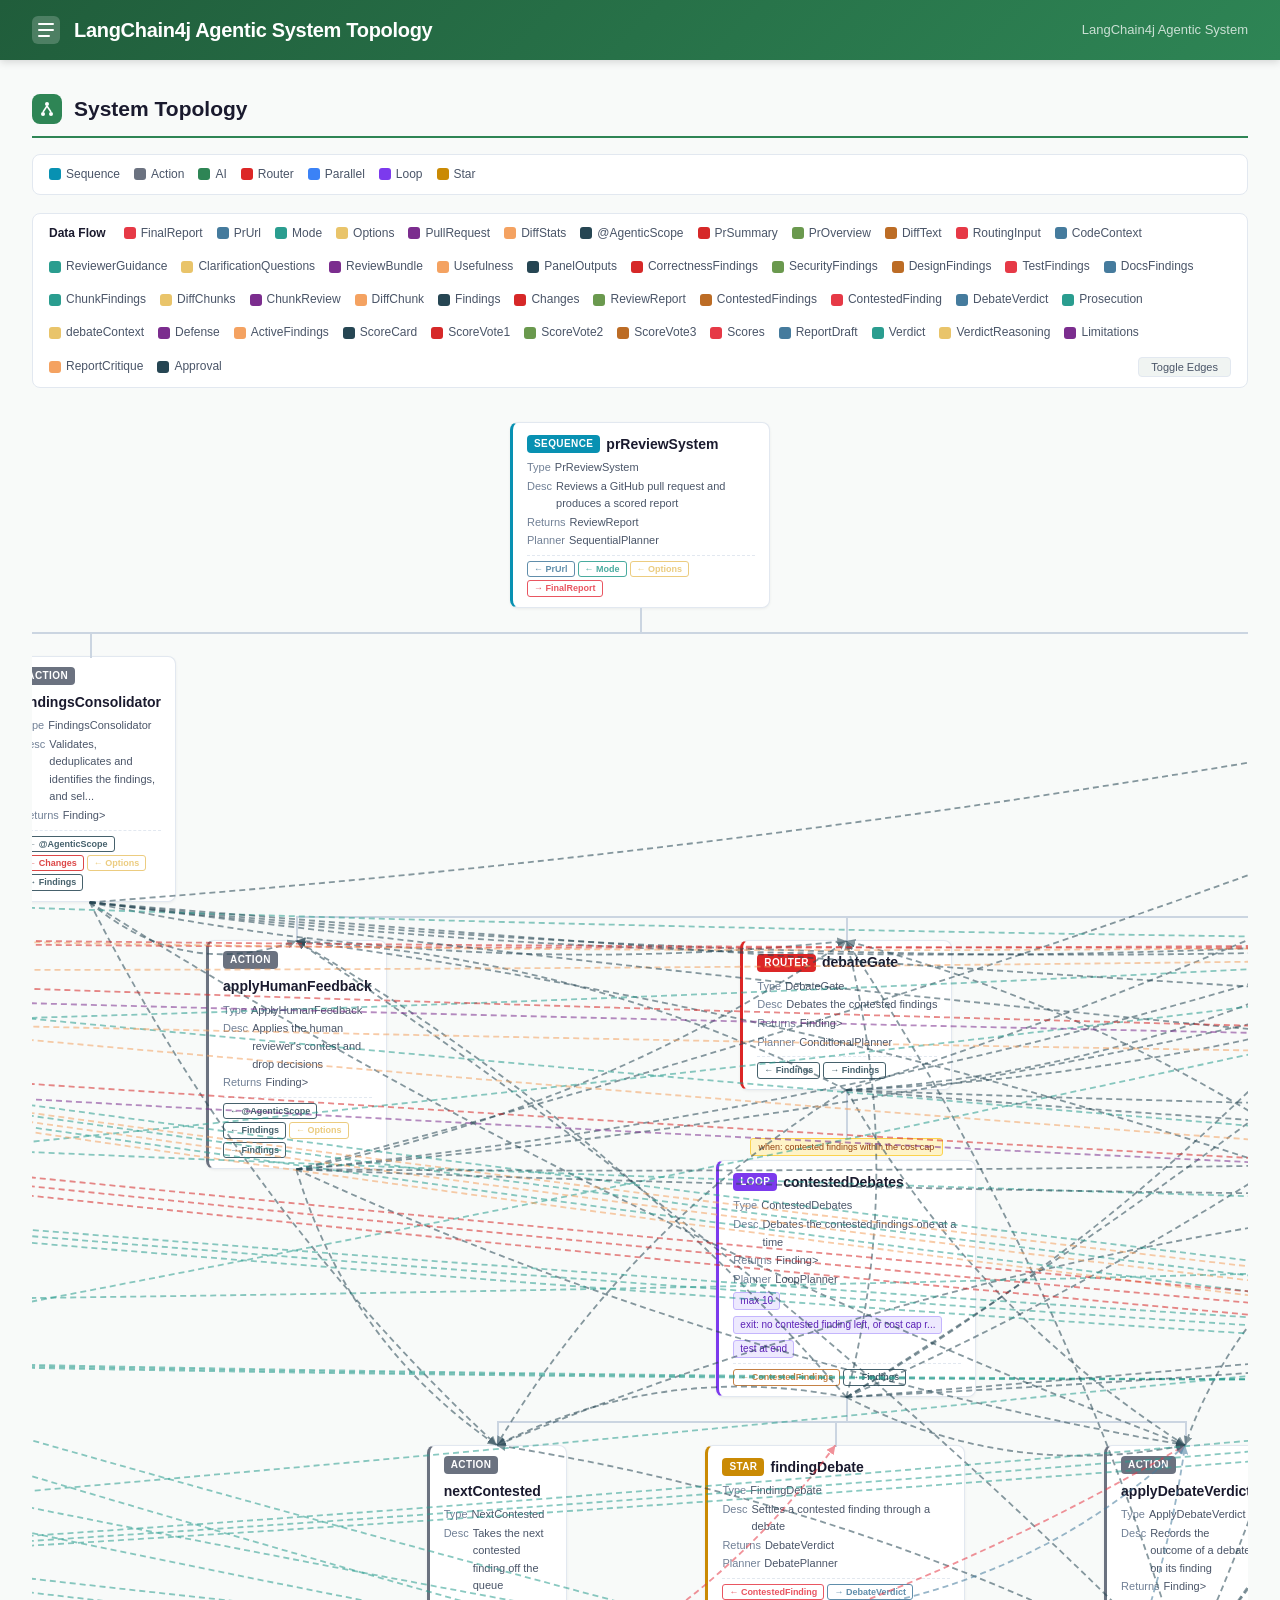
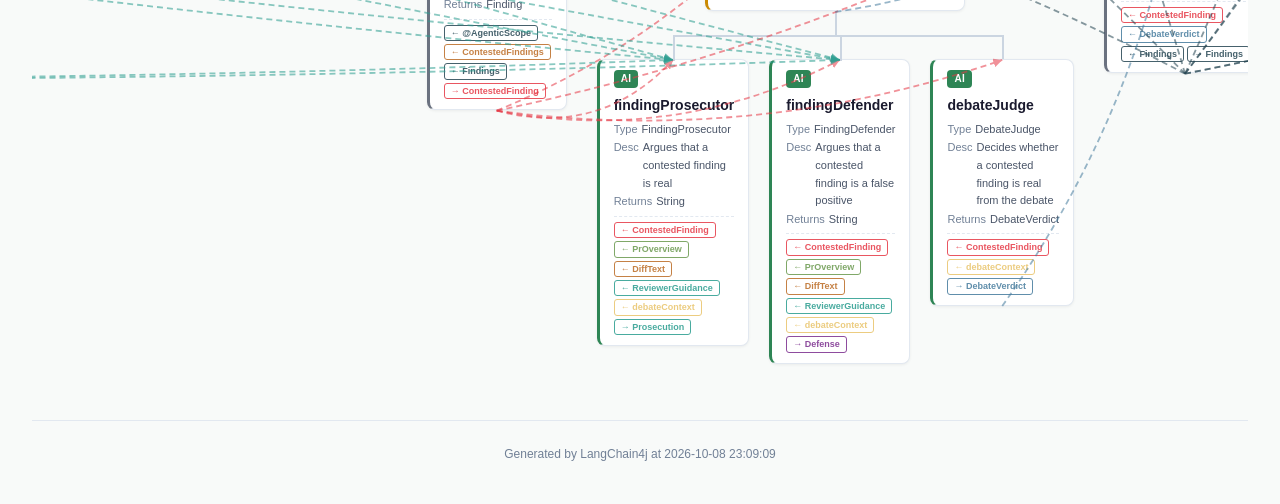
==== docs/topology.html @ ca576ab7 "Baseline: plain-Java PR reviewer before the Quarkus port Co-Authored-By: Claude Opus 5.5 <noreply@an" ====
<!DOCTYPE html>
<html lang="en">
<head>
<meta charset="UTF-8">
<meta name="viewport" content="width=device-width, initial-scale=1.0">
<title>LangChain4j Agentic System Topology</title>
<style>
:root {
    --green: #2e8555;
    --green-dk: #205d3b;
    --green-lt: #3cad6e;
    --teal: #25c2a0;
    --c-ai: #2e8555;
    --c-nonai: #6b7280;
    --c-human: #d97706;
    --c-seq: #0891b2;
    --c-par: #3b82f6;
    --c-loop: #7c3aed;
    --c-rtr: #dc2626;
    --c-star: #ca8a04;
    --c-tool: #e74694;
    --bg: #f8faf9;
    --bg2: #f0f4f2;
    --fg: #1a1a2e;
    --fg2: #4a5568;
    --fg3: #718096;
    --brd: #e2e8f0;
    --conn: #cbd5e1;
    --rad: 8px;
}
* { margin:0; padding:0; box-sizing:border-box; }
body { font-family:-apple-system,BlinkMacSystemFont,'Segoe UI',Roboto,Helvetica,Arial,sans-serif;
       background:var(--bg); color:var(--fg); line-height:1.6; }

/* ---- Navbar ---- */
.navbar { background:linear-gradient(135deg,var(--green-dk),var(--green));
          color:#fff; padding:14px 32px; display:flex; align-items:center; gap:14px;
          box-shadow:0 2px 8px rgba(0,0,0,.15); position:sticky; top:0; z-index:100; }
.navbar-logo { display:flex; align-items:center; justify-content:center; }
.navbar-title { font-size:20px; font-weight:600; letter-spacing:-.3px; }
.navbar-subtitle { font-size:13px; opacity:.75; margin-left:auto; }

/* ---- Container ---- */
.container { width:100%; margin:0 auto; padding:32px; }

/* ---- Section ---- */
.section { margin-bottom:40px; }
.section-header { display:flex; align-items:center; gap:12px; margin-bottom:16px;
                  padding-bottom:10px; border-bottom:2px solid var(--green); }
.section-icon { width:30px; height:30px; background:var(--green); border-radius:var(--rad);
                display:flex; align-items:center; justify-content:center; flex-shrink:0; }
.section-title { font-size:21px; font-weight:600; }
.section-count { font-size:12px; color:var(--fg3); background:var(--bg2);
                 padding:2px 10px; border-radius:12px; }

/* ---- Legend ---- */
.legend { display:flex; flex-wrap:wrap; gap:14px; margin-bottom:18px;
          padding:10px 16px; background:#fff; border:1px solid var(--brd); border-radius:var(--rad); }
.legend-item { display:flex; align-items:center; gap:5px; font-size:12px; color:var(--fg2); }
.legend-dot { width:12px; height:12px; border-radius:3px; }

/* ---- Org tree (top-down CSS connector chart) ---- */
.topology-scroll { overflow-x:auto; padding:16px 0; }
.org-tree { text-align:center; }
.org-tree ul { display:flex; justify-content:center; padding-top:24px;
               position:relative; list-style:none; }
.org-tree > ul { padding-top:0; }
.org-tree li { display:flex; flex-direction:column; align-items:center;
               position:relative; padding:24px 10px 0; }
.org-tree > ul > li { padding-top:0; }

/* vertical line from parent ul down to horizontal bar */
.org-tree ul::before { content:''; position:absolute; top:0; left:50%;
                       border-left:2px solid var(--conn); height:24px; }
.org-tree > ul::before { display:none; }

/* horizontal bar + vertical drop per child */
.org-tree li::before, .org-tree li::after {
    content:''; position:absolute; top:0; width:50%; height:24px;
    border-top:2px solid var(--conn); }
.org-tree li::before { right:50%; }
.org-tree li::after  { left:50%; border-left:2px solid var(--conn); }
.org-tree > ul > li::before, .org-tree > ul > li::after { display:none; }
.org-tree li:first-child::before { border-top:none; }
.org-tree li:last-child::after   { border-top:none; }
.org-tree li:only-child::before  { display:none; }
.org-tree li:only-child::after   { border-top:none; }

/* ---- Node card ---- */
.node-card { position:relative; background:#fff; border:1px solid var(--brd);
             border-radius:var(--rad); padding:10px 14px; min-width:140px; max-width:260px;
             box-shadow:0 1px 3px rgba(0,0,0,.06); transition:box-shadow .2s,transform .2s; text-align:left; }
.node-card:hover { box-shadow:0 4px 14px rgba(0,0,0,.1); transform:translateY(-2px); }
.node-card-header { display:flex; align-items:center; gap:6px; margin-bottom:4px; flex-wrap:wrap; }
.agent-name { font-size:14px; font-weight:600; }

.topology-badge { display:inline-block; padding:1px 7px; border-radius:4px;
                  font-size:10px; font-weight:700; text-transform:uppercase;
                  letter-spacing:.4px; color:#fff; }
.topology-badge.sm { font-size:9px; padding:0 5px; }
.topology-badge.ai    { background:var(--c-ai); }
.topology-badge.nonai { background:var(--c-nonai); }
.topology-badge.human { background:var(--c-human); }
.topology-badge.seq   { background:var(--c-seq); }
.topology-badge.par   { background:var(--c-par); }
.topology-badge.loop  { background:var(--c-loop); }
.topology-badge.rtr   { background:var(--c-rtr); }
.topology-badge.star  { background:var(--c-star); }
.topology-badge.tool  { background:var(--c-tool); }

.node-border-ai    { border-left:3px solid var(--c-ai); }
.node-border-nonai { border-left:3px solid var(--c-nonai); }
.node-border-human { border-left:3px solid var(--c-human); }
.node-border-seq   { border-left:3px solid var(--c-seq); }
.node-border-par   { border-left:3px solid var(--c-par); }
.node-border-loop  { border-left:3px solid var(--c-loop); }
.node-border-rtr   { border-left:3px solid var(--c-rtr); }
.node-border-star  { border-left:3px solid var(--c-star); }

.async-badge { font-size:9px; background:#fef3c7; color:#92400e; padding:0 5px;
               border-radius:3px; border:1px solid #fcd34d; }

.node-details { font-size:11px; }
.node-detail { display:flex; gap:4px; margin-top:1px; }
.nd-label { color:var(--fg3); font-weight:500; }
.nd-value { color:var(--fg2); }

.condition-label { font-size:9px; background:#fef3c7; color:#92400e;
                   padding:1px 8px; border-radius:3px; border:1px solid #fcd34d;
                   margin-bottom:4px; white-space:nowrap; }

.loop-info { display:flex; gap:6px; margin-top:4px; flex-wrap:wrap; }
.loop-tag { font-size:10px; background:#ede9fe; color:#5b21b6;
            padding:0 6px; border-radius:3px; border:1px solid #c4b5fd; }

/* ---- Data-flow key badges ---- */
.key-flow { display:flex; flex-wrap:wrap; gap:3px; margin-top:5px;
            padding-top:5px; border-top:1px dashed var(--brd); }
.key-pill { font-size:9px; font-weight:600; padding:0 6px; border-radius:3px;
            border:1px solid var(--kc);
            background:#fff; color:var(--kc); white-space:nowrap;
            opacity:.85; }

/* ---- Tool toggle ---- */
.tool-toggle { font-size:11px; padding:3px 12px; border-radius:4px;
               border:1px solid var(--brd); background:var(--bg2); color:var(--fg2);
               cursor:pointer; transition:background .15s; margin-left:auto; }
.tool-toggle:hover { background:var(--brd); }
.tool-row.tool-hidden { display:none; }
.row-toggle { cursor:pointer; font-size:10px; margin-right:4px; display:inline-block;
              transition:transform .2s; color:var(--fg3); user-select:none; }
.row-toggle.collapsed { transform:rotate(-90deg); }
.row-hidden { display:none; }

/* ---- Data-flow SVG overlay ---- */
.df-svg { position:absolute; top:0; left:0; pointer-events:none; z-index:2; overflow:visible; }
.df-svg.df-hidden { display:none; }

/* ---- Data-flow legend ---- */
.df-legend { align-items:center; }
.df-legend-title { font-size:12px; font-weight:600; color:var(--fg); margin-right:4px; }
.df-toggle { margin-left:auto; font-size:11px; padding:3px 12px; border-radius:4px;
             border:1px solid var(--brd); background:var(--bg2); color:var(--fg2);
             cursor:pointer; transition:background .15s; }
.df-toggle:hover { background:var(--brd); }

/* ---- Execution groups ---- */
.execution-group { margin-bottom:12px; }
.execution-header { display:flex; align-items:center; gap:10px; padding:10px 16px;
                    background:#fff; border:1px solid var(--brd);
                    border-radius:var(--rad) var(--rad) 0 0;
                    cursor:pointer; user-select:none; transition:background .15s; }
.execution-header:hover { background:var(--bg2); }
.execution-header.collapsed { border-radius:var(--rad); }
.chevron { transition:transform .2s; color:var(--fg3); font-size:11px; }
.execution-header.collapsed .chevron { transform:rotate(-90deg); }
.execution-memory-id { font-weight:600; font-size:14px; }
.execution-meta { margin-left:auto; display:flex; gap:8px; align-items:center; }

.status-badge { padding:2px 10px; border-radius:12px; font-size:11px; font-weight:600; }
.st-ok   { background:#d1fae5; color:#065f46; }
.st-fail { background:#fee2e2; color:#991b1b; }
.st-run  { background:#dbeafe; color:#1e40af; }

.execution-body { border:1px solid var(--brd); border-top:none;
                  border-radius:0 0 var(--rad) var(--rad); background:#fff; overflow:hidden; }
.execution-body.collapsed { display:none; }

/* ---- Single execution ---- */
.single-exec { padding:12px 16px; border-bottom:1px solid var(--brd); }
.single-exec:last-child { border-bottom:none; }
.exec-summary { display:flex; align-items:center; gap:10px; margin-bottom:8px; flex-wrap:wrap; }
.status-dot { width:8px; height:8px; border-radius:50%; flex-shrink:0; }
.st-dot-ok   { background:#10b981; }
.st-dot-fail { background:#ef4444; }
.st-dot-run  { background:#3b82f6; animation:pulse 1.5s infinite; }
@keyframes pulse { 0%,100%{opacity:1} 50%{opacity:.4} }
.exec-agent { font-weight:600; font-size:14px; }
.dur-badge { font-size:12px; color:var(--fg3); font-family:'SF Mono','Fira Code',monospace; }
.exec-time { font-size:11px; color:var(--fg3); }

.error-box { background:#fef2f2; border:1px solid #fecaca; border-radius:var(--rad);
             padding:8px 12px; margin-bottom:8px; font-size:12px; color:#991b1b; }
.error-box code { font-size:11px; word-break:break-all; }

/* ---- Waterfall table ---- */
.wf-table { width:100%; border-collapse:collapse; font-size:13px; }
.wf-table th { text-align:left; padding:6px 10px; background:var(--bg2); color:var(--fg3);
               font-size:10px; font-weight:600; text-transform:uppercase;
               letter-spacing:.5px; border-bottom:1px solid var(--brd); }
.wf-table td { padding:5px 10px; border-bottom:1px solid var(--brd); vertical-align:middle; }
.wf-table tr:last-child td { border-bottom:none; }
.wf-table tr:hover { background:var(--bg); }
.wf-timeline-col { width:35%; }

.wf-agent { display:flex; align-items:center; gap:4px; white-space:nowrap; }
.wf-indent { display:inline-block; width:18px; }
.wf-connector { color:var(--conn); font-family:monospace; margin-right:2px; font-size:12px; }
.wf-dur { font-family:'SF Mono','Fira Code',monospace; font-size:12px; color:var(--fg2); white-space:nowrap; }

.wf-bar-track { position:relative; height:18px; background:var(--bg2); border-radius:3px; min-width:120px; }
.wf-bar { position:absolute; top:2px; height:14px; border-radius:3px; opacity:.8; min-width:2px;
          transition:opacity .15s; }
.wf-bar:hover { opacity:1; }
.bar-ai    { background:var(--c-ai); }
.bar-nonai { background:var(--c-nonai); }
.bar-human { background:var(--c-human); }
.bar-seq   { background:var(--c-seq); }
.bar-par   { background:var(--c-par); }
.bar-loop  { background:var(--c-loop); }
.bar-rtr   { background:var(--c-rtr); }
.bar-star  { background:var(--c-star); }
.bar-tool  { background:var(--c-tool); }

.wf-io { font-size:11px; color:var(--fg3); white-space:nowrap; }

.iter-tag { font-size:9px; background:#ede9fe; color:#5b21b6;
            padding:0 5px; border-radius:3px; border:1px solid #c4b5fd;
            font-weight:600; white-space:nowrap; }

/* ---- Tooltip ---- */
.tt-trigger { position:relative; cursor:help; }
.tt-trigger .tt-content { display:none; position:absolute; bottom:calc(100% + 4px); left:0;
                          background:var(--fg); color:#fff; padding:6px 10px; border-radius:6px;
                          font-size:11px; white-space:pre-wrap; max-width:400px; z-index:10;
                          box-shadow:0 4px 12px rgba(0,0,0,.2); word-break:break-all; }
.tt-trigger:hover .tt-content { display:block; }

/* ---- Footer ---- */
.footer { text-align:center; padding:24px 0 8px; font-size:12px; color:var(--fg3);
          border-top:1px solid var(--brd); margin-top:20px; }
</style>
</head>
<body>
<nav class="navbar">
  <div class="navbar-logo"><svg width="28" height="28" viewBox="0 0 28 28" fill="none"><rect width="28" height="28" rx="6" fill="white" fill-opacity="0.2"/><path d="M7 8h14M7 14h14M7 20h10" stroke="white" stroke-width="2" stroke-linecap="round"/></svg></div>
  <div class="navbar-title">LangChain4j Agentic System Topology</div>
  <div class="navbar-subtitle">LangChain4j Agentic System</div>
</nav>
<main class="container">
<section class="section">
<div class="section-header">
  <div class="section-icon"><svg width="16" height="16" viewBox="0 0 16 16" fill="none"><circle cx="8" cy="3" r="2" fill="white"/><circle cx="4" cy="13" r="2" fill="white"/><circle cx="12" cy="13" r="2" fill="white"/><line x1="8" y1="5" x2="4" y2="11" stroke="white" stroke-width="1.5"/><line x1="8" y1="5" x2="12" y2="11" stroke="white" stroke-width="1.5"/></svg></div>
  <h2 class="section-title">System Topology</h2>
</div>
<div class="legend">
<div class="legend-item"><div class="legend-dot" style="background:#0891b2"></div><span>Sequence</span></div>
<div class="legend-item"><div class="legend-dot" style="background:#6b7280"></div><span>Action</span></div>
<div class="legend-item"><div class="legend-dot" style="background:#2e8555"></div><span>AI</span></div>
<div class="legend-item"><div class="legend-dot" style="background:#dc2626"></div><span>Router</span></div>
<div class="legend-item"><div class="legend-dot" style="background:#3b82f6"></div><span>Parallel</span></div>
<div class="legend-item"><div class="legend-dot" style="background:#7c3aed"></div><span>Loop</span></div>
<div class="legend-item"><div class="legend-dot" style="background:#ca8a04"></div><span>Star</span></div>
</div>
<div class="legend df-legend">
<span class="df-legend-title">Data Flow</span><div class="legend-item"><div class="legend-dot" style="background:#e63946"></div><span>FinalReport</span></div>
<div class="legend-item"><div class="legend-dot" style="background:#457b9d"></div><span>PrUrl</span></div>
<div class="legend-item"><div class="legend-dot" style="background:#2a9d8f"></div><span>Mode</span></div>
<div class="legend-item"><div class="legend-dot" style="background:#e9c46a"></div><span>Options</span></div>
<div class="legend-item"><div class="legend-dot" style="background:#7b2d8e"></div><span>PullRequest</span></div>
<div class="legend-item"><div class="legend-dot" style="background:#f4a261"></div><span>DiffStats</span></div>
<div class="legend-item"><div class="legend-dot" style="background:#264653"></div><span>@AgenticScope</span></div>
<div class="legend-item"><div class="legend-dot" style="background:#d62828"></div><span>PrSummary</span></div>
<div class="legend-item"><div class="legend-dot" style="background:#6a994e"></div><span>PrOverview</span></div>
<div class="legend-item"><div class="legend-dot" style="background:#bc6c25"></div><span>DiffText</span></div>
<div class="legend-item"><div class="legend-dot" style="background:#e63946"></div><span>RoutingInput</span></div>
<div class="legend-item"><div class="legend-dot" style="background:#457b9d"></div><span>CodeContext</span></div>
<div class="legend-item"><div class="legend-dot" style="background:#2a9d8f"></div><span>ReviewerGuidance</span></div>
<div class="legend-item"><div class="legend-dot" style="background:#e9c46a"></div><span>ClarificationQuestions</span></div>
<div class="legend-item"><div class="legend-dot" style="background:#7b2d8e"></div><span>ReviewBundle</span></div>
<div class="legend-item"><div class="legend-dot" style="background:#f4a261"></div><span>Usefulness</span></div>
<div class="legend-item"><div class="legend-dot" style="background:#264653"></div><span>PanelOutputs</span></div>
<div class="legend-item"><div class="legend-dot" style="background:#d62828"></div><span>CorrectnessFindings</span></div>
<div class="legend-item"><div class="legend-dot" style="background:#6a994e"></div><span>SecurityFindings</span></div>
<div class="legend-item"><div class="legend-dot" style="background:#bc6c25"></div><span>DesignFindings</span></div>
<div class="legend-item"><div class="legend-dot" style="background:#e63946"></div><span>TestFindings</span></div>
<div class="legend-item"><div class="legend-dot" style="background:#457b9d"></div><span>DocsFindings</span></div>
<div class="legend-item"><div class="legend-dot" style="background:#2a9d8f"></div><span>ChunkFindings</span></div>
<div class="legend-item"><div class="legend-dot" style="background:#e9c46a"></div><span>DiffChunks</span></div>
<div class="legend-item"><div class="legend-dot" style="background:#7b2d8e"></div><span>ChunkReview</span></div>
<div class="legend-item"><div class="legend-dot" style="background:#f4a261"></div><span>DiffChunk</span></div>
<div class="legend-item"><div class="legend-dot" style="background:#264653"></div><span>Findings</span></div>
<div class="legend-item"><div class="legend-dot" style="background:#d62828"></div><span>Changes</span></div>
<div class="legend-item"><div class="legend-dot" style="background:#6a994e"></div><span>ReviewReport</span></div>
<div class="legend-item"><div class="legend-dot" style="background:#bc6c25"></div><span>ContestedFindings</span></div>
<div class="legend-item"><div class="legend-dot" style="background:#e63946"></div><span>ContestedFinding</span></div>
<div class="legend-item"><div class="legend-dot" style="background:#457b9d"></div><span>DebateVerdict</span></div>
<div class="legend-item"><div class="legend-dot" style="background:#2a9d8f"></div><span>Prosecution</span></div>
<div class="legend-item"><div class="legend-dot" style="background:#e9c46a"></div><span>debateContext</span></div>
<div class="legend-item"><div class="legend-dot" style="background:#7b2d8e"></div><span>Defense</span></div>
<div class="legend-item"><div class="legend-dot" style="background:#f4a261"></div><span>ActiveFindings</span></div>
<div class="legend-item"><div class="legend-dot" style="background:#264653"></div><span>ScoreCard</span></div>
<div class="legend-item"><div class="legend-dot" style="background:#d62828"></div><span>ScoreVote1</span></div>
<div class="legend-item"><div class="legend-dot" style="background:#6a994e"></div><span>ScoreVote2</span></div>
<div class="legend-item"><div class="legend-dot" style="background:#bc6c25"></div><span>ScoreVote3</span></div>
<div class="legend-item"><div class="legend-dot" style="background:#e63946"></div><span>Scores</span></div>
<div class="legend-item"><div class="legend-dot" style="background:#457b9d"></div><span>ReportDraft</span></div>
<div class="legend-item"><div class="legend-dot" style="background:#2a9d8f"></div><span>Verdict</span></div>
<div class="legend-item"><div class="legend-dot" style="background:#e9c46a"></div><span>VerdictReasoning</span></div>
<div class="legend-item"><div class="legend-dot" style="background:#7b2d8e"></div><span>Limitations</span></div>
<div class="legend-item"><div class="legend-dot" style="background:#f4a261"></div><span>ReportCritique</span></div>
<div class="legend-item"><div class="legend-dot" style="background:#264653"></div><span>Approval</span></div>
<button class="df-toggle" onclick="toggleDataFlow()">Toggle Edges</button></div>
<div class="topology-scroll">
<div class="org-tree" style="position:relative">
<svg id="df-svg" class="df-svg"><defs><marker id="ah-583779798" viewBox="0 0 10 10" refX="10" refY="5" markerWidth="5" markerHeight="5" orient="auto"><path d="M0 0 L10 5 L0 10 z" fill="#e63946"/></marker><marker id="ah-77363181" viewBox="0 0 10 10" refX="10" refY="5" markerWidth="5" markerHeight="5" orient="auto"><path d="M0 0 L10 5 L0 10 z" fill="#457b9d"/></marker><marker id="ah-2403779" viewBox="0 0 10 10" refX="10" refY="5" markerWidth="5" markerHeight="5" orient="auto"><path d="M0 0 L10 5 L0 10 z" fill="#2a9d8f"/></marker><marker id="ah-415178366" viewBox="0 0 10 10" refX="10" refY="5" markerWidth="5" markerHeight="5" orient="auto"><path d="M0 0 L10 5 L0 10 z" fill="#e9c46a"/></marker><marker id="ah-829283434" viewBox="0 0 10 10" refX="10" refY="5" markerWidth="5" markerHeight="5" orient="auto"><path d="M0 0 L10 5 L0 10 z" fill="#7b2d8e"/></marker><marker id="ah-1004887174" viewBox="0 0 10 10" refX="10" refY="5" markerWidth="5" markerHeight="5" orient="auto"><path d="M0 0 L10 5 L0 10 z" fill="#f4a261"/></marker><marker id="ah-90739477" viewBox="0 0 10 10" refX="10" refY="5" markerWidth="5" markerHeight="5" orient="auto"><path d="M0 0 L10 5 L0 10 z" fill="#264653"/></marker><marker id="ah-1943540956" viewBox="0 0 10 10" refX="10" refY="5" markerWidth="5" markerHeight="5" orient="auto"><path d="M0 0 L10 5 L0 10 z" fill="#d62828"/></marker><marker id="ah-2132796997" viewBox="0 0 10 10" refX="10" refY="5" markerWidth="5" markerHeight="5" orient="auto"><path d="M0 0 L10 5 L0 10 z" fill="#6a994e"/></marker><marker id="ah-32399630" viewBox="0 0 10 10" refX="10" refY="5" markerWidth="5" markerHeight="5" orient="auto"><path d="M0 0 L10 5 L0 10 z" fill="#bc6c25"/></marker><marker id="ah-454564156" viewBox="0 0 10 10" refX="10" refY="5" markerWidth="5" markerHeight="5" orient="auto"><path d="M0 0 L10 5 L0 10 z" fill="#e63946"/></marker><marker id="ah-1714729698" viewBox="0 0 10 10" refX="10" refY="5" markerWidth="5" markerHeight="5" orient="auto"><path d="M0 0 L10 5 L0 10 z" fill="#457b9d"/></marker><marker id="ah-10701981" viewBox="0 0 10 10" refX="10" refY="5" markerWidth="5" markerHeight="5" orient="auto"><path d="M0 0 L10 5 L0 10 z" fill="#2a9d8f"/></marker><marker id="ah-1277173897" viewBox="0 0 10 10" refX="10" refY="5" markerWidth="5" markerHeight="5" orient="auto"><path d="M0 0 L10 5 L0 10 z" fill="#e9c46a"/></marker><marker id="ah-1456634342" viewBox="0 0 10 10" refX="10" refY="5" markerWidth="5" markerHeight="5" orient="auto"><path d="M0 0 L10 5 L0 10 z" fill="#7b2d8e"/></marker><marker id="ah-1803603443" viewBox="0 0 10 10" refX="10" refY="5" markerWidth="5" markerHeight="5" orient="auto"><path d="M0 0 L10 5 L0 10 z" fill="#f4a261"/></marker><marker id="ah-1023630606" viewBox="0 0 10 10" refX="10" refY="5" markerWidth="5" markerHeight="5" orient="auto"><path d="M0 0 L10 5 L0 10 z" fill="#264653"/></marker><marker id="ah-1931829557" viewBox="0 0 10 10" refX="10" refY="5" markerWidth="5" markerHeight="5" orient="auto"><path d="M0 0 L10 5 L0 10 z" fill="#d62828"/></marker><marker id="ah-276018570" viewBox="0 0 10 10" refX="10" refY="5" markerWidth="5" markerHeight="5" orient="auto"><path d="M0 0 L10 5 L0 10 z" fill="#6a994e"/></marker><marker id="ah-2039622152" viewBox="0 0 10 10" refX="10" refY="5" markerWidth="5" markerHeight="5" orient="auto"><path d="M0 0 L10 5 L0 10 z" fill="#bc6c25"/></marker><marker id="ah-200089820" viewBox="0 0 10 10" refX="10" refY="5" markerWidth="5" markerHeight="5" orient="auto"><path d="M0 0 L10 5 L0 10 z" fill="#e63946"/></marker><marker id="ah-1998174843" viewBox="0 0 10 10" refX="10" refY="5" markerWidth="5" markerHeight="5" orient="auto"><path d="M0 0 L10 5 L0 10 z" fill="#457b9d"/></marker><marker id="ah-1686949751" viewBox="0 0 10 10" refX="10" refY="5" markerWidth="5" markerHeight="5" orient="auto"><path d="M0 0 L10 5 L0 10 z" fill="#2a9d8f"/></marker><marker id="ah-1555290069" viewBox="0 0 10 10" refX="10" refY="5" markerWidth="5" markerHeight="5" orient="auto"><path d="M0 0 L10 5 L0 10 z" fill="#e9c46a"/></marker><marker id="ah-1235707909" viewBox="0 0 10 10" refX="10" refY="5" markerWidth="5" markerHeight="5" orient="auto"><path d="M0 0 L10 5 L0 10 z" fill="#7b2d8e"/></marker><marker id="ah-1020001976" viewBox="0 0 10 10" refX="10" refY="5" markerWidth="5" markerHeight="5" orient="auto"><path d="M0 0 L10 5 L0 10 z" fill="#f4a261"/></marker><marker id="ah-613926358" viewBox="0 0 10 10" refX="10" refY="5" markerWidth="5" markerHeight="5" orient="auto"><path d="M0 0 L10 5 L0 10 z" fill="#264653"/></marker><marker id="ah-1891370333" viewBox="0 0 10 10" refX="10" refY="5" markerWidth="5" markerHeight="5" orient="auto"><path d="M0 0 L10 5 L0 10 z" fill="#d62828"/></marker><marker id="ah-1013273908" viewBox="0 0 10 10" refX="10" refY="5" markerWidth="5" markerHeight="5" orient="auto"><path d="M0 0 L10 5 L0 10 z" fill="#6a994e"/></marker><marker id="ah-213410749" viewBox="0 0 10 10" refX="10" refY="5" markerWidth="5" markerHeight="5" orient="auto"><path d="M0 0 L10 5 L0 10 z" fill="#bc6c25"/></marker><marker id="ah-6884214" viewBox="0 0 10 10" refX="10" refY="5" markerWidth="5" markerHeight="5" orient="auto"><path d="M0 0 L10 5 L0 10 z" fill="#e63946"/></marker><marker id="ah-1773918840" viewBox="0 0 10 10" refX="10" refY="5" markerWidth="5" markerHeight="5" orient="auto"><path d="M0 0 L10 5 L0 10 z" fill="#457b9d"/></marker><marker id="ah-764691227" viewBox="0 0 10 10" refX="10" refY="5" markerWidth="5" markerHeight="5" orient="auto"><path d="M0 0 L10 5 L0 10 z" fill="#2a9d8f"/></marker><marker id="ah-1972510338" viewBox="0 0 10 10" refX="10" refY="5" markerWidth="5" markerHeight="5" orient="auto"><path d="M0 0 L10 5 L0 10 z" fill="#e9c46a"/></marker><marker id="ah-1085397472" viewBox="0 0 10 10" refX="10" refY="5" markerWidth="5" markerHeight="5" orient="auto"><path d="M0 0 L10 5 L0 10 z" fill="#7b2d8e"/></marker><marker id="ah-411705168" viewBox="0 0 10 10" refX="10" refY="5" markerWidth="5" markerHeight="5" orient="auto"><path d="M0 0 L10 5 L0 10 z" fill="#f4a261"/></marker><marker id="ah-162548574" viewBox="0 0 10 10" refX="10" refY="5" markerWidth="5" markerHeight="5" orient="auto"><path d="M0 0 L10 5 L0 10 z" fill="#264653"/></marker><marker id="ah-726072523" viewBox="0 0 10 10" refX="10" refY="5" markerWidth="5" markerHeight="5" orient="auto"><path d="M0 0 L10 5 L0 10 z" fill="#d62828"/></marker><marker id="ah-726072522" viewBox="0 0 10 10" refX="10" refY="5" markerWidth="5" markerHeight="5" orient="auto"><path d="M0 0 L10 5 L0 10 z" fill="#6a994e"/></marker><marker id="ah-726072521" viewBox="0 0 10 10" refX="10" refY="5" markerWidth="5" markerHeight="5" orient="auto"><path d="M0 0 L10 5 L0 10 z" fill="#bc6c25"/></marker><marker id="ah-1823899583" viewBox="0 0 10 10" refX="10" refY="5" markerWidth="5" markerHeight="5" orient="auto"><path d="M0 0 L10 5 L0 10 z" fill="#e63946"/></marker><marker id="ah-1396309165" viewBox="0 0 10 10" refX="10" refY="5" markerWidth="5" markerHeight="5" orient="auto"><path d="M0 0 L10 5 L0 10 z" fill="#457b9d"/></marker><marker id="ah-2015814073" viewBox="0 0 10 10" refX="10" refY="5" markerWidth="5" markerHeight="5" orient="auto"><path d="M0 0 L10 5 L0 10 z" fill="#2a9d8f"/></marker><marker id="ah-1213936283" viewBox="0 0 10 10" refX="10" refY="5" markerWidth="5" markerHeight="5" orient="auto"><path d="M0 0 L10 5 L0 10 z" fill="#e9c46a"/></marker><marker id="ah-957341831" viewBox="0 0 10 10" refX="10" refY="5" markerWidth="5" markerHeight="5" orient="auto"><path d="M0 0 L10 5 L0 10 z" fill="#7b2d8e"/></marker><marker id="ah-812990458" viewBox="0 0 10 10" refX="10" refY="5" markerWidth="5" markerHeight="5" orient="auto"><path d="M0 0 L10 5 L0 10 z" fill="#f4a261"/></marker><marker id="ah-1249888867" viewBox="0 0 10 10" refX="10" refY="5" markerWidth="5" markerHeight="5" orient="auto"><path d="M0 0 L10 5 L0 10 z" fill="#264653"/></marker></defs></svg>
<ul>
<li>
<div class="node-card node-border-seq" data-agent-id="prReviewSystem" data-output-key="FinalReport" data-output-color="#e63946" data-input-keys="PrUrl,Mode,Options">
<div class="node-card-header"><span class="topology-badge seq">Sequence</span><span class="agent-name">prReviewSystem</span></div>
<div class="node-details">
<div class="node-detail"><span class="nd-label">Type</span> <span class="nd-value">PrReviewSystem</span></div>
<div class="node-detail"><span class="nd-label">Desc</span> <span class="nd-value">Reviews a GitHub pull request and produces a scored report</span></div>
<div class="node-detail"><span class="nd-label">Returns</span> <span class="nd-value">ReviewReport</span></div>
<div class="node-detail"><span class="nd-label">Planner</span> <span class="nd-value">SequentialPlanner</span></div>
</div>
<div class="key-flow"><span class="key-pill key-in" style="--kc:#457b9d">&#8592; PrUrl</span><span class="key-pill key-in" style="--kc:#2a9d8f">&#8592; Mode</span><span class="key-pill key-in" style="--kc:#e9c46a">&#8592; Options</span><span class="key-pill key-out" style="--kc:#e63946">&#8594; FinalReport</span></div>
</div>
<ul>
<li>
<div class="node-card node-border-nonai" data-agent-id="prFetcher$0" data-output-key="PullRequest" data-output-color="#7b2d8e" data-input-keys="PrUrl">
<div class="node-card-header"><span class="topology-badge nonai">Action</span><span class="agent-name">prFetcher</span></div>
<div class="node-details">
<div class="node-detail"><span class="nd-label">Type</span> <span class="nd-value">PrFetcher</span></div>
<div class="node-detail"><span class="nd-label">Desc</span> <span class="nd-value">Fetches the pull request, its diff, commits, checks, reviews...</span></div>
<div class="node-detail"><span class="nd-label">Returns</span> <span class="nd-value">PullRequest</span></div>
</div>
<div class="key-flow"><span class="key-pill key-in" style="--kc:#457b9d">&#8592; PrUrl</span><span class="key-pill key-out" style="--kc:#7b2d8e">&#8594; PullRequest</span></div>
</div>
</li>
<li>
<div class="node-card node-border-nonai" data-agent-id="diffPreprocessor$1" data-output-key="DiffStats" data-output-color="#f4a261" data-input-keys="@AgenticScope,PullRequest,Options">
<div class="node-card-header"><span class="topology-badge nonai">Action</span><span class="agent-name">diffPreprocessor</span></div>
<div class="node-details">
<div class="node-detail"><span class="nd-label">Type</span> <span class="nd-value">DiffPreprocessor</span></div>
<div class="node-detail"><span class="nd-label">Desc</span> <span class="nd-value">Parses the diff, renders the reviewed part within the size l...</span></div>
<div class="node-detail"><span class="nd-label">Returns</span> <span class="nd-value">DiffStats</span></div>
</div>
<div class="key-flow"><span class="key-pill key-in" style="--kc:#264653">&#8592; @AgenticScope</span><span class="key-pill key-in" style="--kc:#7b2d8e">&#8592; PullRequest</span><span class="key-pill key-in" style="--kc:#e9c46a">&#8592; Options</span><span class="key-pill key-out" style="--kc:#f4a261">&#8594; DiffStats</span></div>
</div>
</li>
<li>
<div class="node-card node-border-ai" data-agent-id="prTriage$2" data-output-key="PrSummary" data-output-color="#d62828" data-input-keys="PrOverview,DiffText">
<div class="node-card-header"><span class="topology-badge ai">AI</span><span class="agent-name">prTriage</span></div>
<div class="node-details">
<div class="node-detail"><span class="nd-label">Type</span> <span class="nd-value">PrTriage</span></div>
<div class="node-detail"><span class="nd-label">Desc</span> <span class="nd-value">Classifies the pull request: intent, category, size, risk an...</span></div>
<div class="node-detail"><span class="nd-label">Returns</span> <span class="nd-value">PrSummary</span></div>
</div>
<div class="key-flow"><span class="key-pill key-in" style="--kc:#6a994e">&#8592; PrOverview</span><span class="key-pill key-in" style="--kc:#bc6c25">&#8592; DiffText</span><span class="key-pill key-out" style="--kc:#d62828">&#8594; PrSummary</span></div>
</div>
</li>
<li>
<div class="node-card node-border-nonai" data-agent-id="routingInputs$3" data-output-key="RoutingInput" data-output-color="#e63946" data-input-keys="PrSummary,DiffStats">
<div class="node-card-header"><span class="topology-badge nonai">Action</span><span class="agent-name">routingInputs</span></div>
<div class="node-details">
<div class="node-detail"><span class="nd-label">Type</span> <span class="nd-value">RoutingInputs</span></div>
<div class="node-detail"><span class="nd-label">Desc</span> <span class="nd-value">Builds the compact, JSON-like input of the reviewer router</span></div>
<div class="node-detail"><span class="nd-label">Returns</span> <span class="nd-value">Object&gt;</span></div>
</div>
<div class="key-flow"><span class="key-pill key-in" style="--kc:#d62828">&#8592; PrSummary</span><span class="key-pill key-in" style="--kc:#f4a261">&#8592; DiffStats</span><span class="key-pill key-out" style="--kc:#e63946">&#8594; RoutingInput</span></div>
</div>
</li>
<li>
<div class="node-card node-border-rtr" data-agent-id="contextGate$4" data-output-key="CodeContext" data-output-color="#457b9d" data-input-keys="PrSummary">
<div class="node-card-header"><span class="topology-badge rtr">Router</span><span class="agent-name">contextGate</span></div>
<div class="node-details">
<div class="node-detail"><span class="nd-label">Type</span> <span class="nd-value">ContextGate</span></div>
<div class="node-detail"><span class="nd-label">Desc</span> <span class="nd-value">Gathers code context when the triage asks for it</span></div>
<div class="node-detail"><span class="nd-label">Returns</span> <span class="nd-value">String</span></div>
<div class="node-detail"><span class="nd-label">Planner</span> <span class="nd-value">ConditionalPlanner</span></div>
</div>
<div class="key-flow"><span class="key-pill key-in" style="--kc:#d62828">&#8592; PrSummary</span><span class="key-pill key-out" style="--kc:#457b9d">&#8594; CodeContext</span></div>
</div>
<ul>
<li>
<div class="condition-label">when: the triage needs context</div>
<div class="node-card node-border-ai" data-agent-id="contextGatherer$0$4" data-output-key="CodeContext" data-output-color="#457b9d" data-input-keys="PrOverview,PrSummary,DiffText">
<div class="node-card-header"><span class="topology-badge ai">AI</span><span class="agent-name">contextGatherer</span></div>
<div class="node-details">
<div class="node-detail"><span class="nd-label">Type</span> <span class="nd-value">ContextGatherer</span></div>
<div class="node-detail"><span class="nd-label">Desc</span> <span class="nd-value">Reads the repository to collect the code around the change: ...</span></div>
<div class="node-detail"><span class="nd-label">Returns</span> <span class="nd-value">String</span></div>
</div>
<div class="key-flow"><span class="key-pill key-in" style="--kc:#6a994e">&#8592; PrOverview</span><span class="key-pill key-in" style="--kc:#d62828">&#8592; PrSummary</span><span class="key-pill key-in" style="--kc:#bc6c25">&#8592; DiffText</span><span class="key-pill key-out" style="--kc:#457b9d">&#8594; CodeContext</span></div>
</div>
</li>
</ul>
</li>
<li>
<div class="node-card node-border-rtr" data-agent-id="clarificationGate$5" data-output-key="ReviewerGuidance" data-output-color="#2a9d8f" data-input-keys="Mode">
<div class="node-card-header"><span class="topology-badge rtr">Router</span><span class="agent-name">clarificationGate</span></div>
<div class="node-details">
<div class="node-detail"><span class="nd-label">Type</span> <span class="nd-value">ClarificationGate</span></div>
<div class="node-detail"><span class="nd-label">Desc</span> <span class="nd-value">Asks clarifications in interactive mode</span></div>
<div class="node-detail"><span class="nd-label">Returns</span> <span class="nd-value">String</span></div>
<div class="node-detail"><span class="nd-label">Planner</span> <span class="nd-value">ConditionalPlanner</span></div>
</div>
<div class="key-flow"><span class="key-pill key-in" style="--kc:#2a9d8f">&#8592; Mode</span><span class="key-pill key-out" style="--kc:#2a9d8f">&#8594; ReviewerGuidance</span></div>
</div>
<ul>
<li>
<div class="condition-label">when: interactive mode</div>
<div class="node-card node-border-seq" data-agent-id="clarification$0$5" data-output-key="ReviewerGuidance" data-output-color="#2a9d8f" data-input-keys="PrSummary">
<div class="node-card-header"><span class="topology-badge seq">Sequence</span><span class="agent-name">clarification</span></div>
<div class="node-details">
<div class="node-detail"><span class="nd-label">Type</span> <span class="nd-value">Clarification</span></div>
<div class="node-detail"><span class="nd-label">Desc</span> <span class="nd-value">Generates questions and asks them to the human reviewer</span></div>
<div class="node-detail"><span class="nd-label">Returns</span> <span class="nd-value">String</span></div>
<div class="node-detail"><span class="nd-label">Planner</span> <span class="nd-value">SequentialPlanner</span></div>
</div>
<div class="key-flow"><span class="key-pill key-in" style="--kc:#d62828">&#8592; PrSummary</span><span class="key-pill key-out" style="--kc:#2a9d8f">&#8594; ReviewerGuidance</span></div>
</div>
<ul>
<li>
<div class="node-card node-border-ai" data-agent-id="questionGenerator$0$0$5" data-output-key="ClarificationQuestions" data-output-color="#e9c46a" data-input-keys="PrOverview,PrSummary,CodeContext">
<div class="node-card-header"><span class="topology-badge ai">AI</span><span class="agent-name">questionGenerator</span></div>
<div class="node-details">
<div class="node-detail"><span class="nd-label">Type</span> <span class="nd-value">QuestionGenerator</span></div>
<div class="node-detail"><span class="nd-label">Desc</span> <span class="nd-value">Prepares up to three questions for the human reviewer whose ...</span></div>
<div class="node-detail"><span class="nd-label">Returns</span> <span class="nd-value">List</span></div>
</div>
<div class="key-flow"><span class="key-pill key-in" style="--kc:#6a994e">&#8592; PrOverview</span><span class="key-pill key-in" style="--kc:#d62828">&#8592; PrSummary</span><span class="key-pill key-in" style="--kc:#457b9d">&#8592; CodeContext</span><span class="key-pill key-out" style="--kc:#e9c46a">&#8594; ClarificationQuestions</span></div>
</div>
</li>
<li>
<div class="node-card node-border-rtr" data-agent-id="questionsGate$1$0$5" data-output-key="ReviewerGuidance" data-output-color="#2a9d8f" data-input-keys="ClarificationQuestions">
<div class="node-card-header"><span class="topology-badge rtr">Router</span><span class="agent-name">questionsGate</span></div>
<div class="node-details">
<div class="node-detail"><span class="nd-label">Type</span> <span class="nd-value">QuestionsGate</span></div>
<div class="node-detail"><span class="nd-label">Desc</span> <span class="nd-value">Asks the questions when there are any</span></div>
<div class="node-detail"><span class="nd-label">Returns</span> <span class="nd-value">String</span></div>
<div class="node-detail"><span class="nd-label">Planner</span> <span class="nd-value">ConditionalPlanner</span></div>
</div>
<div class="key-flow"><span class="key-pill key-in" style="--kc:#e9c46a">&#8592; ClarificationQuestions</span><span class="key-pill key-out" style="--kc:#2a9d8f">&#8594; ReviewerGuidance</span></div>
</div>
<ul>
<li>
<div class="condition-label">when: there are questions</div>
<div class="node-card node-border-nonai" data-agent-id="humanClarification$0$1$0$5" data-output-key="ReviewerGuidance" data-output-color="#2a9d8f" data-input-keys="PullRequest,PrSummary,ClarificationQuestions">
<div class="node-card-header"><span class="topology-badge nonai">Action</span><span class="agent-name">humanClarification</span></div>
<div class="node-details">
<div class="node-detail"><span class="nd-label">Type</span> <span class="nd-value">HumanClarification</span></div>
<div class="node-detail"><span class="nd-label">Desc</span> <span class="nd-value">Asks the human reviewer the clarification questions and coll...</span></div>
<div class="node-detail"><span class="nd-label">Returns</span> <span class="nd-value">String</span></div>
</div>
<div class="key-flow"><span class="key-pill key-in" style="--kc:#7b2d8e">&#8592; PullRequest</span><span class="key-pill key-in" style="--kc:#d62828">&#8592; PrSummary</span><span class="key-pill key-in" style="--kc:#e9c46a">&#8592; ClarificationQuestions</span><span class="key-pill key-out" style="--kc:#2a9d8f">&#8594; ReviewerGuidance</span></div>
</div>
</li>
</ul>
</li>
</ul>
</li>
</ul>
</li>
<li>
<div class="node-card node-border-nonai" data-agent-id="reviewBundleBuilder$6" data-output-key="ReviewBundle" data-output-color="#7b2d8e" data-input-keys="PrOverview,PrSummary,CodeContext,ReviewerGuidance,DiffText">
<div class="node-card-header"><span class="topology-badge nonai">Action</span><span class="agent-name">reviewBundleBuilder</span></div>
<div class="node-details">
<div class="node-detail"><span class="nd-label">Type</span> <span class="nd-value">ReviewBundleBuilder</span></div>
<div class="node-detail"><span class="nd-label">Desc</span> <span class="nd-value">Renders the pull request bundle shared by all reviewers</span></div>
<div class="node-detail"><span class="nd-label">Returns</span> <span class="nd-value">String</span></div>
</div>
<div class="key-flow"><span class="key-pill key-in" style="--kc:#6a994e">&#8592; PrOverview</span><span class="key-pill key-in" style="--kc:#d62828">&#8592; PrSummary</span><span class="key-pill key-in" style="--kc:#457b9d">&#8592; CodeContext</span><span class="key-pill key-in" style="--kc:#2a9d8f">&#8592; ReviewerGuidance</span><span class="key-pill key-in" style="--kc:#bc6c25">&#8592; DiffText</span><span class="key-pill key-out" style="--kc:#7b2d8e">&#8594; ReviewBundle</span></div>
</div>
</li>
<li>
<div class="node-card node-border-ai" data-agent-id="usefulnessAssessor$7" data-output-key="Usefulness" data-output-color="#f4a261" data-input-keys="PrOverview,PrSummary">
<div class="node-card-header"><span class="topology-badge ai">AI</span><span class="agent-name">usefulnessAssessor</span><span class="async-badge">async</span></div>
<div class="node-details">
<div class="node-detail"><span class="nd-label">Type</span> <span class="nd-value">UsefulnessAssessor</span></div>
<div class="node-detail"><span class="nd-label">Desc</span> <span class="nd-value">Assesses how useful the contribution is for the project</span></div>
<div class="node-detail"><span class="nd-label">Returns</span> <span class="nd-value">UsefulnessAssessment</span></div>
</div>
<div class="key-flow"><span class="key-pill key-in" style="--kc:#6a994e">&#8592; PrOverview</span><span class="key-pill key-in" style="--kc:#d62828">&#8592; PrSummary</span><span class="key-pill key-out" style="--kc:#f4a261">&#8594; Usefulness</span></div>
</div>
</li>
<li>
<div class="node-card node-border-rtr" data-agent-id="reviewPanel$8" data-output-key="PanelOutputs" data-output-color="#264653" data-input-keys="RoutingInput">
<div class="node-card-header"><span class="topology-badge rtr">Router</span><span class="agent-name">reviewPanel</span></div>
<div class="node-details">
<div class="node-detail"><span class="nd-label">Type</span> <span class="nd-value">ReviewPanel</span></div>
<div class="node-detail"><span class="nd-label">Desc</span> <span class="nd-value">Selects the relevant reviewers and runs them in parallel</span></div>
<div class="node-detail"><span class="nd-label">Returns</span> <span class="nd-value">Object&gt;</span></div>
<div class="node-detail"><span class="nd-label">Planner</span> <span class="nd-value">DecisionRouterPlanner</span></div>
</div>
<div class="key-flow"><span class="key-pill key-in" style="--kc:#e63946">&#8592; RoutingInput</span><span class="key-pill key-out" style="--kc:#264653">&#8594; PanelOutputs</span></div>
</div>
<ul>
<li>
<div class="node-card node-border-ai" data-agent-id="correctnessReviewer$0$8" data-output-key="CorrectnessFindings" data-output-color="#d62828" data-input-keys="ReviewBundle">
<div class="node-card-header"><span class="topology-badge ai">AI</span><span class="agent-name">correctnessReviewer</span></div>
<div class="node-details">
<div class="node-detail"><span class="nd-label">Type</span> <span class="nd-value">CorrectnessReviewer</span></div>
<div class="node-detail"><span class="nd-label">Desc</span> <span class="nd-value">Finds functional bugs in changed Java production code: null ...</span></div>
<div class="node-detail"><span class="nd-label">Returns</span> <span class="nd-value">List</span></div>
</div>
<div class="key-flow"><span class="key-pill key-in" style="--kc:#7b2d8e">&#8592; ReviewBundle</span><span class="key-pill key-out" style="--kc:#d62828">&#8594; CorrectnessFindings</span></div>
</div>
</li>
<li>
<div class="node-card node-border-ai" data-agent-id="securityReviewer$1$8" data-output-key="SecurityFindings" data-output-color="#6a994e" data-input-keys="ReviewBundle">
<div class="node-card-header"><span class="topology-badge ai">AI</span><span class="agent-name">securityReviewer</span></div>
<div class="node-details">
<div class="node-detail"><span class="nd-label">Type</span> <span class="nd-value">SecurityReviewer</span></div>
<div class="node-detail"><span class="nd-label">Desc</span> <span class="nd-value">Finds security vulnerabilities: injection, unsafe deserializ...</span></div>
<div class="node-detail"><span class="nd-label">Returns</span> <span class="nd-value">List</span></div>
</div>
<div class="key-flow"><span class="key-pill key-in" style="--kc:#7b2d8e">&#8592; ReviewBundle</span><span class="key-pill key-out" style="--kc:#6a994e">&#8594; SecurityFindings</span></div>
</div>
</li>
<li>
<div class="node-card node-border-ai" data-agent-id="designReviewer$2$8" data-output-key="DesignFindings" data-output-color="#bc6c25" data-input-keys="ReviewBundle">
<div class="node-card-header"><span class="topology-badge ai">AI</span><span class="agent-name">designReviewer</span></div>
<div class="node-details">
<div class="node-detail"><span class="nd-label">Type</span> <span class="nd-value">DesignReviewer</span></div>
<div class="node-detail"><span class="nd-label">Desc</span> <span class="nd-value">Reviews conciseness and design of changed code: unnecessary ...</span></div>
<div class="node-detail"><span class="nd-label">Returns</span> <span class="nd-value">List</span></div>
</div>
<div class="key-flow"><span class="key-pill key-in" style="--kc:#7b2d8e">&#8592; ReviewBundle</span><span class="key-pill key-out" style="--kc:#bc6c25">&#8594; DesignFindings</span></div>
</div>
</li>
<li>
<div class="node-card node-border-ai" data-agent-id="testReviewer$3$8" data-output-key="TestFindings" data-output-color="#e63946" data-input-keys="ReviewBundle">
<div class="node-card-header"><span class="topology-badge ai">AI</span><span class="agent-name">testReviewer</span></div>
<div class="node-details">
<div class="node-detail"><span class="nd-label">Type</span> <span class="nd-value">TestReviewer</span></div>
<div class="node-detail"><span class="nd-label">Desc</span> <span class="nd-value">Checks that the changed behaviour is covered by meaningful t...</span></div>
<div class="node-detail"><span class="nd-label">Returns</span> <span class="nd-value">List</span></div>
</div>
<div class="key-flow"><span class="key-pill key-in" style="--kc:#7b2d8e">&#8592; ReviewBundle</span><span class="key-pill key-out" style="--kc:#e63946">&#8594; TestFindings</span></div>
</div>
</li>
<li>
<div class="node-card node-border-ai" data-agent-id="docsApiReviewer$4$8" data-output-key="DocsFindings" data-output-color="#457b9d" data-input-keys="ReviewBundle">
<div class="node-card-header"><span class="topology-badge ai">AI</span><span class="agent-name">docsApiReviewer</span></div>
<div class="node-details">
<div class="node-detail"><span class="nd-label">Type</span> <span class="nd-value">DocsApiReviewer</span></div>
<div class="node-detail"><span class="nd-label">Desc</span> <span class="nd-value">Checks public API compatibility, Javadoc and user documentat...</span></div>
<div class="node-detail"><span class="nd-label">Returns</span> <span class="nd-value">List</span></div>
</div>
<div class="key-flow"><span class="key-pill key-in" style="--kc:#7b2d8e">&#8592; ReviewBundle</span><span class="key-pill key-out" style="--kc:#457b9d">&#8594; DocsFindings</span></div>
</div>
</li>
</ul>
</li>
<li>
<div class="node-card node-border-rtr" data-agent-id="panelFallback$9" data-output-key="CorrectnessFindings" data-output-color="#d62828" data-input-keys="PrSummary">
<div class="node-card-header"><span class="topology-badge rtr">Router</span><span class="agent-name">panelFallback</span></div>
<div class="node-details">
<div class="node-detail"><span class="nd-label">Type</span> <span class="nd-value">PanelFallback</span></div>
<div class="node-detail"><span class="nd-label">Desc</span> <span class="nd-value">Reviews correctness when the router selected no reviewer</span></div>
<div class="node-detail"><span class="nd-label">Returns</span> <span class="nd-value">RawFinding&gt;</span></div>
<div class="node-detail"><span class="nd-label">Planner</span> <span class="nd-value">ConditionalPlanner</span></div>
</div>
<div class="key-flow"><span class="key-pill key-in" style="--kc:#d62828">&#8592; PrSummary</span><span class="key-pill key-out" style="--kc:#d62828">&#8594; CorrectnessFindings</span></div>
</div>
<ul>
<li>
<div class="condition-label">when: no reviewer activated on a code change</div>
<div class="node-card node-border-ai" data-agent-id="correctnessReviewerFallback$0$9" data-output-key="CorrectnessFindings" data-output-color="#d62828" data-input-keys="ReviewBundle">
<div class="node-card-header"><span class="topology-badge ai">AI</span><span class="agent-name">correctnessReviewerFallback</span></div>
<div class="node-details">
<div class="node-detail"><span class="nd-label">Type</span> <span class="nd-value">CorrectnessReviewerFallback</span></div>
<div class="node-detail"><span class="nd-label">Desc</span> <span class="nd-value">Finds functional bugs in changed Java production code, run w...</span></div>
<div class="node-detail"><span class="nd-label">Returns</span> <span class="nd-value">List</span></div>
</div>
<div class="key-flow"><span class="key-pill key-in" style="--kc:#7b2d8e">&#8592; ReviewBundle</span><span class="key-pill key-out" style="--kc:#d62828">&#8594; CorrectnessFindings</span></div>
</div>
</li>
</ul>
</li>
<li>
<div class="node-card node-border-rtr" data-agent-id="largeDiffGate$10" data-output-key="ChunkFindings" data-output-color="#2a9d8f" data-input-keys="DiffChunks">
<div class="node-card-header"><span class="topology-badge rtr">Router</span><span class="agent-name">largeDiffGate</span></div>
<div class="node-details">
<div class="node-detail"><span class="nd-label">Type</span> <span class="nd-value">LargeDiffGate</span></div>
<div class="node-detail"><span class="nd-label">Desc</span> <span class="nd-value">Reviews the left-out files of a very large pull request</span></div>
<div class="node-detail"><span class="nd-label">Returns</span> <span class="nd-value">RawFinding&gt;&gt;</span></div>
<div class="node-detail"><span class="nd-label">Planner</span> <span class="nd-value">ConditionalPlanner</span></div>
</div>
<div class="key-flow"><span class="key-pill key-in" style="--kc:#e9c46a">&#8592; DiffChunks</span><span class="key-pill key-out" style="--kc:#2a9d8f">&#8594; ChunkFindings</span></div>
</div>
<ul>
<li>
<div class="condition-label">when: files were left out of the main diff</div>
<div class="node-card node-border-par" data-agent-id="chunkedReview$0$10" data-output-key="ChunkFindings" data-output-color="#2a9d8f" data-input-keys="DiffChunks">
<div class="node-card-header"><span class="topology-badge par">Parallel</span><span class="agent-name">chunkedReview</span></div>
<div class="node-details">
<div class="node-detail"><span class="nd-label">Type</span> <span class="nd-value">ChunkedReview</span></div>
<div class="node-detail"><span class="nd-label">Desc</span> <span class="nd-value">Reviews each chunk of left-out files in parallel</span></div>
<div class="node-detail"><span class="nd-label">Returns</span> <span class="nd-value">RawFinding&gt;&gt;</span></div>
<div class="node-detail"><span class="nd-label">Planner</span> <span class="nd-value">ParallelMapperPlanner</span></div>
</div>
<div class="key-flow"><span class="key-pill key-in" style="--kc:#e9c46a">&#8592; DiffChunks</span><span class="key-pill key-out" style="--kc:#2a9d8f">&#8594; ChunkFindings</span></div>
</div>
<ul>
<li>
<div class="node-card node-border-ai" data-agent-id="chunkReviewer$0$0$10" data-output-key="ChunkReview" data-output-color="#7b2d8e" data-input-keys="DiffChunk,PrOverview,PrSummary">
<div class="node-card-header"><span class="topology-badge ai">AI</span><span class="agent-name">chunkReviewer</span></div>
<div class="node-details">
<div class="node-detail"><span class="nd-label">Type</span> <span class="nd-value">ChunkReviewer</span></div>
<div class="node-detail"><span class="nd-label">Desc</span> <span class="nd-value">Reviews one chunk of a very large diff for correctness and s...</span></div>
<div class="node-detail"><span class="nd-label">Returns</span> <span class="nd-value">List</span></div>
</div>
<div class="key-flow"><span class="key-pill key-in" style="--kc:#f4a261">&#8592; DiffChunk</span><span class="key-pill key-in" style="--kc:#6a994e">&#8592; PrOverview</span><span class="key-pill key-in" style="--kc:#d62828">&#8592; PrSummary</span><span class="key-pill key-out" style="--kc:#7b2d8e">&#8594; ChunkReview</span></div>
</div>
</li>
</ul>
</li>
</ul>
</li>
<li>
<div class="node-card node-border-nonai" data-agent-id="findingsConsolidator$11" data-output-key="Findings" data-output-color="#264653" data-input-keys="@AgenticScope,Changes,Options">
<div class="node-card-header"><span class="topology-badge nonai">Action</span><span class="agent-name">findingsConsolidator</span></div>
<div class="node-details">
<div class="node-detail"><span class="nd-label">Type</span> <span class="nd-value">FindingsConsolidator</span></div>
<div class="node-detail"><span class="nd-label">Desc</span> <span class="nd-value">Validates, deduplicates and identifies the findings, and sel...</span></div>
<div class="node-detail"><span class="nd-label">Returns</span> <span class="nd-value">Finding&gt;</span></div>
</div>
<div class="key-flow"><span class="key-pill key-in" style="--kc:#264653">&#8592; @AgenticScope</span><span class="key-pill key-in" style="--kc:#d62828">&#8592; Changes</span><span class="key-pill key-in" style="--kc:#e9c46a">&#8592; Options</span><span class="key-pill key-out" style="--kc:#264653">&#8594; Findings</span></div>
</div>
</li>
<li>
<div class="node-card node-border-loop" data-agent-id="reviewRevisionLoop$12" data-output-key="ReviewReport" data-output-color="#6a994e" data-input-keys="Findings">
<div class="node-card-header"><span class="topology-badge loop">Loop</span><span class="agent-name">reviewRevisionLoop</span></div>
<div class="node-details">
<div class="node-detail"><span class="nd-label">Type</span> <span class="nd-value">ReviewRevisionLoop</span></div>
<div class="node-detail"><span class="nd-label">Desc</span> <span class="nd-value">Debates, scores, writes and seeks approval until approved</span></div>
<div class="node-detail"><span class="nd-label">Returns</span> <span class="nd-value">ReviewReport</span></div>
<div class="node-detail"><span class="nd-label">Planner</span> <span class="nd-value">LoopPlanner</span></div>
<div class="loop-info"><span class="loop-tag">max 3</span><span class="loop-tag">exit: the reviewer did not contest the report</span><span class="loop-tag">test at end</span></div>
</div>
<div class="key-flow"><span class="key-pill key-in" style="--kc:#264653">&#8592; Findings</span><span class="key-pill key-out" style="--kc:#6a994e">&#8594; ReviewReport</span></div>
</div>
<ul>
<li>
<div class="node-card node-border-nonai" data-agent-id="applyHumanFeedback$0$12" data-output-key="Findings" data-output-color="#264653" data-input-keys="@AgenticScope,Findings,Options">
<div class="node-card-header"><span class="topology-badge nonai">Action</span><span class="agent-name">applyHumanFeedback</span></div>
<div class="node-details">
<div class="node-detail"><span class="nd-label">Type</span> <span class="nd-value">ApplyHumanFeedback</span></div>
<div class="node-detail"><span class="nd-label">Desc</span> <span class="nd-value">Applies the human reviewer&#39;s contest and drop decisions</span></div>
<div class="node-detail"><span class="nd-label">Returns</span> <span class="nd-value">Finding&gt;</span></div>
</div>
<div class="key-flow"><span class="key-pill key-in" style="--kc:#264653">&#8592; @AgenticScope</span><span class="key-pill key-in" style="--kc:#264653">&#8592; Findings</span><span class="key-pill key-in" style="--kc:#e9c46a">&#8592; Options</span><span class="key-pill key-out" style="--kc:#264653">&#8594; Findings</span></div>
</div>
</li>
<li>
<div class="node-card node-border-rtr" data-agent-id="debateGate$1$12" data-output-key="Findings" data-output-color="#264653" data-input-keys="Findings">
<div class="node-card-header"><span class="topology-badge rtr">Router</span><span class="agent-name">debateGate</span></div>
<div class="node-details">
<div class="node-detail"><span class="nd-label">Type</span> <span class="nd-value">DebateGate</span></div>
<div class="node-detail"><span class="nd-label">Desc</span> <span class="nd-value">Debates the contested findings</span></div>
<div class="node-detail"><span class="nd-label">Returns</span> <span class="nd-value">Finding&gt;</span></div>
<div class="node-detail"><span class="nd-label">Planner</span> <span class="nd-value">ConditionalPlanner</span></div>
</div>
<div class="key-flow"><span class="key-pill key-in" style="--kc:#264653">&#8592; Findings</span><span class="key-pill key-out" style="--kc:#264653">&#8594; Findings</span></div>
</div>
<ul>
<li>
<div class="condition-label">when: contested findings within the cost cap</div>
<div class="node-card node-border-loop" data-agent-id="contestedDebates$0$1$12" data-output-key="Findings" data-output-color="#264653" data-input-keys="ContestedFindings">
<div class="node-card-header"><span class="topology-badge loop">Loop</span><span class="agent-name">contestedDebates</span></div>
<div class="node-details">
<div class="node-detail"><span class="nd-label">Type</span> <span class="nd-value">ContestedDebates</span></div>
<div class="node-detail"><span class="nd-label">Desc</span> <span class="nd-value">Debates the contested findings one at a time</span></div>
<div class="node-detail"><span class="nd-label">Returns</span> <span class="nd-value">Finding&gt;</span></div>
<div class="node-detail"><span class="nd-label">Planner</span> <span class="nd-value">LoopPlanner</span></div>
<div class="loop-info"><span class="loop-tag">max 10</span><span class="loop-tag">exit: no contested finding left, or cost cap r...</span><span class="loop-tag">test at end</span></div>
</div>
<div class="key-flow"><span class="key-pill key-in" style="--kc:#bc6c25">&#8592; ContestedFindings</span><span class="key-pill key-out" style="--kc:#264653">&#8594; Findings</span></div>
</div>
<ul>
<li>
<div class="node-card node-border-nonai" data-agent-id="nextContested$0$0$1$12" data-output-key="ContestedFinding" data-output-color="#e63946" data-input-keys="@AgenticScope,ContestedFindings,Findings">
<div class="node-card-header"><span class="topology-badge nonai">Action</span><span class="agent-name">nextContested</span></div>
<div class="node-details">
<div class="node-detail"><span class="nd-label">Type</span> <span class="nd-value">NextContested</span></div>
<div class="node-detail"><span class="nd-label">Desc</span> <span class="nd-value">Takes the next contested finding off the queue</span></div>
<div class="node-detail"><span class="nd-label">Returns</span> <span class="nd-value">Finding</span></div>
</div>
<div class="key-flow"><span class="key-pill key-in" style="--kc:#264653">&#8592; @AgenticScope</span><span class="key-pill key-in" style="--kc:#bc6c25">&#8592; ContestedFindings</span><span class="key-pill key-in" style="--kc:#264653">&#8592; Findings</span><span class="key-pill key-out" style="--kc:#e63946">&#8594; ContestedFinding</span></div>
</div>
</li>
<li>
<div class="node-card node-border-star" data-agent-id="findingDebate$1$0$1$12" data-output-key="DebateVerdict" data-output-color="#457b9d" data-input-keys="ContestedFinding">
<div class="node-card-header"><span class="topology-badge star">Star</span><span class="agent-name">findingDebate</span></div>
<div class="node-details">
<div class="node-detail"><span class="nd-label">Type</span> <span class="nd-value">FindingDebate</span></div>
<div class="node-detail"><span class="nd-label">Desc</span> <span class="nd-value">Settles a contested finding through a debate</span></div>
<div class="node-detail"><span class="nd-label">Returns</span> <span class="nd-value">DebateVerdict</span></div>
<div class="node-detail"><span class="nd-label">Planner</span> <span class="nd-value">DebatePlanner</span></div>
</div>
<div class="key-flow"><span class="key-pill key-in" style="--kc:#e63946">&#8592; ContestedFinding</span><span class="key-pill key-out" style="--kc:#457b9d">&#8594; DebateVerdict</span></div>
</div>
<ul>
<li>
<div class="node-card node-border-ai" data-agent-id="findingProsecutor$0$1$0$1$12" data-output-key="Prosecution" data-output-color="#2a9d8f" data-input-keys="ContestedFinding,PrOverview,DiffText,ReviewerGuidance,debateContext">
<div class="node-card-header"><span class="topology-badge ai">AI</span><span class="agent-name">findingProsecutor</span></div>
<div class="node-details">
<div class="node-detail"><span class="nd-label">Type</span> <span class="nd-value">FindingProsecutor</span></div>
<div class="node-detail"><span class="nd-label">Desc</span> <span class="nd-value">Argues that a contested finding is real</span></div>
<div class="node-detail"><span class="nd-label">Returns</span> <span class="nd-value">String</span></div>
</div>
<div class="key-flow"><span class="key-pill key-in" style="--kc:#e63946">&#8592; ContestedFinding</span><span class="key-pill key-in" style="--kc:#6a994e">&#8592; PrOverview</span><span class="key-pill key-in" style="--kc:#bc6c25">&#8592; DiffText</span><span class="key-pill key-in" style="--kc:#2a9d8f">&#8592; ReviewerGuidance</span><span class="key-pill key-in" style="--kc:#e9c46a">&#8592; debateContext</span><span class="key-pill key-out" style="--kc:#2a9d8f">&#8594; Prosecution</span></div>
</div>
</li>
<li>
<div class="node-card node-border-ai" data-agent-id="findingDefender$1$1$0$1$12" data-output-key="Defense" data-output-color="#7b2d8e" data-input-keys="ContestedFinding,PrOverview,DiffText,ReviewerGuidance,debateContext">
<div class="node-card-header"><span class="topology-badge ai">AI</span><span class="agent-name">findingDefender</span></div>
<div class="node-details">
<div class="node-detail"><span class="nd-label">Type</span> <span class="nd-value">FindingDefender</span></div>
<div class="node-detail"><span class="nd-label">Desc</span> <span class="nd-value">Argues that a contested finding is a false positive</span></div>
<div class="node-detail"><span class="nd-label">Returns</span> <span class="nd-value">String</span></div>
</div>
<div class="key-flow"><span class="key-pill key-in" style="--kc:#e63946">&#8592; ContestedFinding</span><span class="key-pill key-in" style="--kc:#6a994e">&#8592; PrOverview</span><span class="key-pill key-in" style="--kc:#bc6c25">&#8592; DiffText</span><span class="key-pill key-in" style="--kc:#2a9d8f">&#8592; ReviewerGuidance</span><span class="key-pill key-in" style="--kc:#e9c46a">&#8592; debateContext</span><span class="key-pill key-out" style="--kc:#7b2d8e">&#8594; Defense</span></div>
</div>
</li>
<li>
<div class="node-card node-border-ai" data-agent-id="debateJudge$2$1$0$1$12" data-output-key="DebateVerdict" data-output-color="#457b9d" data-input-keys="ContestedFinding,debateContext">
<div class="node-card-header"><span class="topology-badge ai">AI</span><span class="agent-name">debateJudge</span></div>
<div class="node-details">
<div class="node-detail"><span class="nd-label">Type</span> <span class="nd-value">DebateJudge</span></div>
<div class="node-detail"><span class="nd-label">Desc</span> <span class="nd-value">Decides whether a contested finding is real from the debate</span></div>
<div class="node-detail"><span class="nd-label">Returns</span> <span class="nd-value">DebateVerdict</span></div>
</div>
<div class="key-flow"><span class="key-pill key-in" style="--kc:#e63946">&#8592; ContestedFinding</span><span class="key-pill key-in" style="--kc:#e9c46a">&#8592; debateContext</span><span class="key-pill key-out" style="--kc:#457b9d">&#8594; DebateVerdict</span></div>
</div>
</li>
</ul>
</li>
<li>
<div class="node-card node-border-nonai" data-agent-id="applyDebateVerdict$2$0$1$12" data-output-key="Findings" data-output-color="#264653" data-input-keys="ContestedFinding,DebateVerdict,Findings">
<div class="node-card-header"><span class="topology-badge nonai">Action</span><span class="agent-name">applyDebateVerdict</span></div>
<div class="node-details">
<div class="node-detail"><span class="nd-label">Type</span> <span class="nd-value">ApplyDebateVerdict</span></div>
<div class="node-detail"><span class="nd-label">Desc</span> <span class="nd-value">Records the outcome of a debate on its finding</span></div>
<div class="node-detail"><span class="nd-label">Returns</span> <span class="nd-value">Finding&gt;</span></div>
</div>
<div class="key-flow"><span class="key-pill key-in" style="--kc:#e63946">&#8592; ContestedFinding</span><span class="key-pill key-in" style="--kc:#457b9d">&#8592; DebateVerdict</span><span class="key-pill key-in" style="--kc:#264653">&#8592; Findings</span><span class="key-pill key-out" style="--kc:#264653">&#8594; Findings</span></div>
</div>
</li>
</ul>
</li>
</ul>
</li>
<li>
<div class="node-card node-border-nonai" data-agent-id="debateBudgetGuard$2$12" data-output-key="Findings" data-output-color="#264653" data-input-keys="@AgenticScope,Findings,ContestedFindings">
<div class="node-card-header"><span class="topology-badge nonai">Action</span><span class="agent-name">debateBudgetGuard</span></div>
<div class="node-details">
<div class="node-detail"><span class="nd-label">Type</span> <span class="nd-value">DebateBudgetGuard</span></div>
<div class="node-detail"><span class="nd-label">Desc</span> <span class="nd-value">Marks as unsure the contested findings left undebated by the...</span></div>
<div class="node-detail"><span class="nd-label">Returns</span> <span class="nd-value">Finding&gt;</span></div>
</div>
<div class="key-flow"><span class="key-pill key-in" style="--kc:#264653">&#8592; @AgenticScope</span><span class="key-pill key-in" style="--kc:#264653">&#8592; Findings</span><span class="key-pill key-in" style="--kc:#bc6c25">&#8592; ContestedFindings</span><span class="key-pill key-out" style="--kc:#264653">&#8594; Findings</span></div>
</div>
</li>
<li>
<div class="node-card node-border-nonai" data-agent-id="activeFindingsSelector$3$12" data-output-key="ActiveFindings" data-output-color="#f4a261" data-input-keys="Findings">
<div class="node-card-header"><span class="topology-badge nonai">Action</span><span class="agent-name">activeFindingsSelector</span></div>
<div class="node-details">
<div class="node-detail"><span class="nd-label">Type</span> <span class="nd-value">ActiveFindingsSelector</span></div>
<div class="node-detail"><span class="nd-label">Desc</span> <span class="nd-value">Selects the findings that still count</span></div>
<div class="node-detail"><span class="nd-label">Returns</span> <span class="nd-value">Finding&gt;</span></div>
</div>
<div class="key-flow"><span class="key-pill key-in" style="--kc:#264653">&#8592; Findings</span><span class="key-pill key-out" style="--kc:#f4a261">&#8594; ActiveFindings</span></div>
</div>
</li>
<li>
<div class="node-card node-border-ai" data-agent-id="scorer$4$12" data-output-key="ScoreCard" data-output-color="#264653" data-input-keys="PrOverview,PrSummary,Usefulness,ActiveFindings,ReviewerGuidance">
<div class="node-card-header"><span class="topology-badge ai">AI</span><span class="agent-name">scorer</span></div>
<div class="node-details">
<div class="node-detail"><span class="nd-label">Type</span> <span class="nd-value">Scorer</span></div>
<div class="node-detail"><span class="nd-label">Desc</span> <span class="nd-value">Scores the pull request on every metric and proposes a verdi...</span></div>
<div class="node-detail"><span class="nd-label">Returns</span> <span class="nd-value">ScoreCard</span></div>
</div>
<div class="key-flow"><span class="key-pill key-in" style="--kc:#6a994e">&#8592; PrOverview</span><span class="key-pill key-in" style="--kc:#d62828">&#8592; PrSummary</span><span class="key-pill key-in" style="--kc:#f4a261">&#8592; Usefulness</span><span class="key-pill key-in" style="--kc:#f4a261">&#8592; ActiveFindings</span><span class="key-pill key-in" style="--kc:#2a9d8f">&#8592; ReviewerGuidance</span><span class="key-pill key-out" style="--kc:#264653">&#8594; ScoreCard</span></div>
</div>
</li>
<li>
<div class="node-card node-border-rtr" data-agent-id="votingGate$5$12" data-output-key="ScoreCard" data-output-color="#264653" data-input-keys="ScoreCard">
<div class="node-card-header"><span class="topology-badge rtr">Router</span><span class="agent-name">votingGate</span></div>
<div class="node-details">
<div class="node-detail"><span class="nd-label">Type</span> <span class="nd-value">VotingGate</span></div>
<div class="node-detail"><span class="nd-label">Desc</span> <span class="nd-value">Votes on borderline score cards</span></div>
<div class="node-detail"><span class="nd-label">Returns</span> <span class="nd-value">ScoreCard</span></div>
<div class="node-detail"><span class="nd-label">Planner</span> <span class="nd-value">ConditionalPlanner</span></div>
</div>
<div class="key-flow"><span class="key-pill key-in" style="--kc:#264653">&#8592; ScoreCard</span><span class="key-pill key-out" style="--kc:#264653">&#8594; ScoreCard</span></div>
</div>
<ul>
<li>
<div class="condition-label">when: borderline score card within the cost cap</div>
<div class="node-card node-border-par" data-agent-id="scoreVoting$0$5$12" data-output-key="ScoreCard" data-output-color="#264653" data-input-keys="ActiveFindings">
<div class="node-card-header"><span class="topology-badge par">Parallel</span><span class="agent-name">scoreVoting</span></div>
<div class="node-details">
<div class="node-detail"><span class="nd-label">Type</span> <span class="nd-value">ScoreVoting</span></div>
<div class="node-detail"><span class="nd-label">Desc</span> <span class="nd-value">Aggregates independent score cards for a borderline review</span></div>
<div class="node-detail"><span class="nd-label">Returns</span> <span class="nd-value">ScoreCard</span></div>
<div class="node-detail"><span class="nd-label">Planner</span> <span class="nd-value">VotingPlanner</span></div>
</div>
<div class="key-flow"><span class="key-pill key-in" style="--kc:#f4a261">&#8592; ActiveFindings</span><span class="key-pill key-out" style="--kc:#264653">&#8594; ScoreCard</span></div>
</div>
<ul>
<li>
<div class="node-card node-border-ai" data-agent-id="neutralScorer$0$0$5$12" data-output-key="ScoreVote1" data-output-color="#d62828" data-input-keys="PrOverview,PrSummary,Usefulness,ActiveFindings,ReviewerGuidance">
<div class="node-card-header"><span class="topology-badge ai">AI</span><span class="agent-name">neutralScorer</span></div>
<div class="node-details">
<div class="node-detail"><span class="nd-label">Type</span> <span class="nd-value">NeutralScorer</span></div>
<div class="node-detail"><span class="nd-label">Desc</span> <span class="nd-value">Scores the pull request independently, as a maintainer</span></div>
<div class="node-detail"><span class="nd-label">Returns</span> <span class="nd-value">ScoreCard</span></div>
</div>
<div class="key-flow"><span class="key-pill key-in" style="--kc:#6a994e">&#8592; PrOverview</span><span class="key-pill key-in" style="--kc:#d62828">&#8592; PrSummary</span><span class="key-pill key-in" style="--kc:#f4a261">&#8592; Usefulness</span><span class="key-pill key-in" style="--kc:#f4a261">&#8592; ActiveFindings</span><span class="key-pill key-in" style="--kc:#2a9d8f">&#8592; ReviewerGuidance</span><span class="key-pill key-out" style="--kc:#d62828">&#8594; ScoreVote1</span></div>
</div>
</li>
<li>
<div class="node-card node-border-ai" data-agent-id="skepticalScorer$1$0$5$12" data-output-key="ScoreVote2" data-output-color="#6a994e" data-input-keys="PrOverview,PrSummary,Usefulness,ActiveFindings,ReviewerGuidance">
<div class="node-card-header"><span class="topology-badge ai">AI</span><span class="agent-name">skepticalScorer</span></div>
<div class="node-details">
<div class="node-detail"><span class="nd-label">Type</span> <span class="nd-value">SkepticalScorer</span></div>
<div class="node-detail"><span class="nd-label">Desc</span> <span class="nd-value">Scores the pull request independently, as a strict maintaine...</span></div>
<div class="node-detail"><span class="nd-label">Returns</span> <span class="nd-value">ScoreCard</span></div>
</div>
<div class="key-flow"><span class="key-pill key-in" style="--kc:#6a994e">&#8592; PrOverview</span><span class="key-pill key-in" style="--kc:#d62828">&#8592; PrSummary</span><span class="key-pill key-in" style="--kc:#f4a261">&#8592; Usefulness</span><span class="key-pill key-in" style="--kc:#f4a261">&#8592; ActiveFindings</span><span class="key-pill key-in" style="--kc:#2a9d8f">&#8592; ReviewerGuidance</span><span class="key-pill key-out" style="--kc:#6a994e">&#8594; ScoreVote2</span></div>
</div>
</li>
<li>
<div class="node-card node-border-ai" data-agent-id="lenientScorer$2$0$5$12" data-output-key="ScoreVote3" data-output-color="#bc6c25" data-input-keys="PrOverview,PrSummary,Usefulness,ActiveFindings,ReviewerGuidance">
<div class="node-card-header"><span class="topology-badge ai">AI</span><span class="agent-name">lenientScorer</span></div>
<div class="node-details">
<div class="node-detail"><span class="nd-label">Type</span> <span class="nd-value">LenientScorer</span></div>
<div class="node-detail"><span class="nd-label">Desc</span> <span class="nd-value">Scores the pull request independently, as a pragmatic mainta...</span></div>
<div class="node-detail"><span class="nd-label">Returns</span> <span class="nd-value">ScoreCard</span></div>
</div>
<div class="key-flow"><span class="key-pill key-in" style="--kc:#6a994e">&#8592; PrOverview</span><span class="key-pill key-in" style="--kc:#d62828">&#8592; PrSummary</span><span class="key-pill key-in" style="--kc:#f4a261">&#8592; Usefulness</span><span class="key-pill key-in" style="--kc:#f4a261">&#8592; ActiveFindings</span><span class="key-pill key-in" style="--kc:#2a9d8f">&#8592; ReviewerGuidance</span><span class="key-pill key-out" style="--kc:#bc6c25">&#8594; ScoreVote3</span></div>
</div>
</li>
</ul>
</li>
</ul>
</li>
<li>
<div class="node-card node-border-nonai" data-agent-id="scoreCalibrator$6$12" data-output-key="Scores" data-output-color="#e63946" data-input-keys="@AgenticScope,ScoreCard,ActiveFindings,DiffStats,PrSummary">
<div class="node-card-header"><span class="topology-badge nonai">Action</span><span class="agent-name">scoreCalibrator</span></div>
<div class="node-details">
<div class="node-detail"><span class="nd-label">Type</span> <span class="nd-value">ScoreCalibrator</span></div>
<div class="node-detail"><span class="nd-label">Desc</span> <span class="nd-value">Applies the score caps and the verdict floor</span></div>
<div class="node-detail"><span class="nd-label">Returns</span> <span class="nd-value">Scores</span></div>
</div>
<div class="key-flow"><span class="key-pill key-in" style="--kc:#264653">&#8592; @AgenticScope</span><span class="key-pill key-in" style="--kc:#264653">&#8592; ScoreCard</span><span class="key-pill key-in" style="--kc:#f4a261">&#8592; ActiveFindings</span><span class="key-pill key-in" style="--kc:#f4a261">&#8592; DiffStats</span><span class="key-pill key-in" style="--kc:#d62828">&#8592; PrSummary</span><span class="key-pill key-out" style="--kc:#e63946">&#8594; Scores</span></div>
</div>
</li>
<li>
<div class="node-card node-border-loop" data-agent-id="reportQualityLoop$7$12" data-output-key="ReviewReport" data-output-color="#6a994e" data-input-keys="Scores">
<div class="node-card-header"><span class="topology-badge loop">Loop</span><span class="agent-name">reportQualityLoop</span></div>
<div class="node-details">
<div class="node-detail"><span class="nd-label">Type</span> <span class="nd-value">ReportQualityLoop</span></div>
<div class="node-detail"><span class="nd-label">Desc</span> <span class="nd-value">Writes the report and refines it until the critic passes</span></div>
<div class="node-detail"><span class="nd-label">Returns</span> <span class="nd-value">ReviewReport</span></div>
<div class="node-detail"><span class="nd-label">Planner</span> <span class="nd-value">LoopPlanner</span></div>
<div class="loop-info"><span class="loop-tag">max 3</span><span class="loop-tag">exit: the critic is satisfied, or the cost cap...</span><span class="loop-tag">test at end</span></div>
</div>
<div class="key-flow"><span class="key-pill key-in" style="--kc:#e63946">&#8592; Scores</span><span class="key-pill key-out" style="--kc:#6a994e">&#8594; ReviewReport</span></div>
</div>
<ul>
<li>
<div class="node-card node-border-ai" data-agent-id="reportWriter$0$7$12" data-output-key="ReportDraft" data-output-color="#457b9d" data-input-keys="PrOverview,PrSummary,Usefulness,ActiveFindings,Scores,Verdict,VerdictReasoning,Limitations,ReviewerGuidance,ReportDraft,ReportCritique">
<div class="node-card-header"><span class="topology-badge ai">AI</span><span class="agent-name">reportWriter</span></div>
<div class="node-details">
<div class="node-detail"><span class="nd-label">Type</span> <span class="nd-value">ReportWriter</span></div>
<div class="node-detail"><span class="nd-label">Desc</span> <span class="nd-value">Writes the prose of the review report</span></div>
<div class="node-detail"><span class="nd-label">Returns</span> <span class="nd-value">ReportDraft</span></div>
</div>
<div class="key-flow"><span class="key-pill key-in" style="--kc:#6a994e">&#8592; PrOverview</span><span class="key-pill key-in" style="--kc:#d62828">&#8592; PrSummary</span><span class="key-pill key-in" style="--kc:#f4a261">&#8592; Usefulness</span><span class="key-pill key-in" style="--kc:#f4a261">&#8592; ActiveFindings</span><span class="key-pill key-in" style="--kc:#e63946">&#8592; Scores</span><span class="key-pill key-in" style="--kc:#2a9d8f">&#8592; Verdict</span><span class="key-pill key-in" style="--kc:#e9c46a">&#8592; VerdictReasoning</span><span class="key-pill key-in" style="--kc:#7b2d8e">&#8592; Limitations</span><span class="key-pill key-in" style="--kc:#2a9d8f">&#8592; ReviewerGuidance</span><span class="key-pill key-in" style="--kc:#457b9d">&#8592; ReportDraft</span><span class="key-pill key-in" style="--kc:#f4a261">&#8592; ReportCritique</span><span class="key-pill key-out" style="--kc:#457b9d">&#8594; ReportDraft</span></div>
</div>
</li>
<li>
<div class="node-card node-border-nonai" data-agent-id="reportAssembler$1$7$12" data-output-key="ReviewReport" data-output-color="#6a994e" data-input-keys="@AgenticScope,PullRequest,ReportDraft,ActiveFindings,Scores,Verdict,VerdictReasoning">
<div class="node-card-header"><span class="topology-badge nonai">Action</span><span class="agent-name">reportAssembler</span></div>
<div class="node-details">
<div class="node-detail"><span class="nd-label">Type</span> <span class="nd-value">ReportAssembler</span></div>
<div class="node-detail"><span class="nd-label">Desc</span> <span class="nd-value">Renders the report from the prose and the review data</span></div>
<div class="node-detail"><span class="nd-label">Returns</span> <span class="nd-value">ReviewReport</span></div>
</div>
<div class="key-flow"><span class="key-pill key-in" style="--kc:#264653">&#8592; @AgenticScope</span><span class="key-pill key-in" style="--kc:#7b2d8e">&#8592; PullRequest</span><span class="key-pill key-in" style="--kc:#457b9d">&#8592; ReportDraft</span><span class="key-pill key-in" style="--kc:#f4a261">&#8592; ActiveFindings</span><span class="key-pill key-in" style="--kc:#e63946">&#8592; Scores</span><span class="key-pill key-in" style="--kc:#2a9d8f">&#8592; Verdict</span><span class="key-pill key-in" style="--kc:#e9c46a">&#8592; VerdictReasoning</span><span class="key-pill key-out" style="--kc:#6a994e">&#8594; ReviewReport</span></div>
</div>
</li>
<li>
<div class="node-card node-border-ai" data-agent-id="reportCritic$2$7$12" data-output-key="ReportCritique" data-output-color="#f4a261" data-input-keys="ReviewReport,ActiveFindings">
<div class="node-card-header"><span class="topology-badge ai">AI</span><span class="agent-name">reportCritic</span></div>
<div class="node-details">
<div class="node-detail"><span class="nd-label">Type</span> <span class="nd-value">ReportCritic</span></div>
<div class="node-detail"><span class="nd-label">Desc</span> <span class="nd-value">Checks the report for accuracy, consistency and actionabilit...</span></div>
<div class="node-detail"><span class="nd-label">Returns</span> <span class="nd-value">Critique</span></div>
</div>
<div class="key-flow"><span class="key-pill key-in" style="--kc:#6a994e">&#8592; ReviewReport</span><span class="key-pill key-in" style="--kc:#f4a261">&#8592; ActiveFindings</span><span class="key-pill key-out" style="--kc:#f4a261">&#8594; ReportCritique</span></div>
</div>
</li>
</ul>
</li>
<li>
<div class="node-card node-border-rtr" data-agent-id="approvalGate$8$12" data-output-key="Approval" data-output-color="#264653" data-input-keys="Mode">
<div class="node-card-header"><span class="topology-badge rtr">Router</span><span class="agent-name">approvalGate</span></div>
<div class="node-details">
<div class="node-detail"><span class="nd-label">Type</span> <span class="nd-value">ApprovalGate</span></div>
<div class="node-detail"><span class="nd-label">Desc</span> <span class="nd-value">Gets the report approved</span></div>
<div class="node-detail"><span class="nd-label">Returns</span> <span class="nd-value">ApprovalDecision</span></div>
<div class="node-detail"><span class="nd-label">Planner</span> <span class="nd-value">ConditionalPlanner</span></div>
</div>
<div class="key-flow"><span class="key-pill key-in" style="--kc:#2a9d8f">&#8592; Mode</span><span class="key-pill key-out" style="--kc:#264653">&#8594; Approval</span></div>
</div>
<ul>
<li>
<div class="condition-label">when: interactive mode</div>
<div class="node-card node-border-nonai" data-agent-id="humanApproval$0$8$12" data-output-key="Approval" data-output-color="#264653" data-input-keys="ReviewReport,Findings,Options">
<div class="node-card-header"><span class="topology-badge nonai">Action</span><span class="agent-name">humanApproval</span></div>
<div class="node-details">
<div class="node-detail"><span class="nd-label">Type</span> <span class="nd-value">HumanApproval</span></div>
<div class="node-detail"><span class="nd-label">Desc</span> <span class="nd-value">Shows the report to the human reviewer and asks to approve, ...</span></div>
<div class="node-detail"><span class="nd-label">Returns</span> <span class="nd-value">ApprovalDecision</span></div>
</div>
<div class="key-flow"><span class="key-pill key-in" style="--kc:#6a994e">&#8592; ReviewReport</span><span class="key-pill key-in" style="--kc:#264653">&#8592; Findings</span><span class="key-pill key-in" style="--kc:#e9c46a">&#8592; Options</span><span class="key-pill key-out" style="--kc:#264653">&#8594; Approval</span></div>
</div>
</li>
<li>
<div class="condition-label">when: automatic mode</div>
<div class="node-card node-border-nonai" data-agent-id="autoApproval$1$8$12" data-output-key="Approval" data-output-color="#264653">
<div class="node-card-header"><span class="topology-badge nonai">Action</span><span class="agent-name">autoApproval</span></div>
<div class="node-details">
<div class="node-detail"><span class="nd-label">Type</span> <span class="nd-value">AutoApproval</span></div>
<div class="node-detail"><span class="nd-label">Desc</span> <span class="nd-value">Approves the report in automatic mode</span></div>
<div class="node-detail"><span class="nd-label">Returns</span> <span class="nd-value">ApprovalDecision</span></div>
</div>
<div class="key-flow"><span class="key-pill key-out" style="--kc:#264653">&#8594; Approval</span></div>
</div>
</li>
</ul>
</li>
</ul>
</li>
<li>
<div class="node-card node-border-rtr" data-agent-id="finalizerGate$13" data-output-key="ReviewReport" data-output-color="#6a994e" data-input-keys="Approval">
<div class="node-card-header"><span class="topology-badge rtr">Router</span><span class="agent-name">finalizerGate</span></div>
<div class="node-details">
<div class="node-detail"><span class="nd-label">Type</span> <span class="nd-value">FinalizerGate</span></div>
<div class="node-detail"><span class="nd-label">Desc</span> <span class="nd-value">Applies the human reviewer&#39;s edits</span></div>
<div class="node-detail"><span class="nd-label">Returns</span> <span class="nd-value">ReviewReport</span></div>
<div class="node-detail"><span class="nd-label">Planner</span> <span class="nd-value">ConditionalPlanner</span></div>
</div>
<div class="key-flow"><span class="key-pill key-in" style="--kc:#264653">&#8592; Approval</span><span class="key-pill key-out" style="--kc:#6a994e">&#8594; ReviewReport</span></div>
</div>
<ul>
<li>
<div class="condition-label">when: edits requested, or contest after the last round</div>
<div class="node-card node-border-seq" data-agent-id="finalization$0$13" data-output-key="ReviewReport" data-output-color="#6a994e" data-input-keys="Approval">
<div class="node-card-header"><span class="topology-badge seq">Sequence</span><span class="agent-name">finalization</span></div>
<div class="node-details">
<div class="node-detail"><span class="nd-label">Type</span> <span class="nd-value">Finalization</span></div>
<div class="node-detail"><span class="nd-label">Desc</span> <span class="nd-value">Applies the human reviewer&#39;s final edits</span></div>
<div class="node-detail"><span class="nd-label">Returns</span> <span class="nd-value">ReviewReport</span></div>
<div class="node-detail"><span class="nd-label">Planner</span> <span class="nd-value">SequentialPlanner</span></div>
</div>
<div class="key-flow"><span class="key-pill key-in" style="--kc:#264653">&#8592; Approval</span><span class="key-pill key-out" style="--kc:#6a994e">&#8594; ReviewReport</span></div>
</div>
<ul>
<li>
<div class="node-card node-border-nonai" data-agent-id="applyFinalFeedback$0$0$13" data-output-key="ActiveFindings" data-output-color="#f4a261" data-input-keys="@AgenticScope,Findings,Approval">
<div class="node-card-header"><span class="topology-badge nonai">Action</span><span class="agent-name">applyFinalFeedback</span></div>
<div class="node-details">
<div class="node-detail"><span class="nd-label">Type</span> <span class="nd-value">ApplyFinalFeedback</span></div>
<div class="node-detail"><span class="nd-label">Desc</span> <span class="nd-value">Applies the last contest decision when no revision is left</span></div>
<div class="node-detail"><span class="nd-label">Returns</span> <span class="nd-value">Finding&gt;</span></div>
</div>
<div class="key-flow"><span class="key-pill key-in" style="--kc:#264653">&#8592; @AgenticScope</span><span class="key-pill key-in" style="--kc:#264653">&#8592; Findings</span><span class="key-pill key-in" style="--kc:#264653">&#8592; Approval</span><span class="key-pill key-out" style="--kc:#f4a261">&#8594; ActiveFindings</span></div>
</div>
</li>
<li>
<div class="node-card node-border-nonai" data-agent-id="scoreCalibrator$1$0$13" data-output-key="Scores" data-output-color="#e63946" data-input-keys="@AgenticScope,ScoreCard,ActiveFindings,DiffStats,PrSummary">
<div class="node-card-header"><span class="topology-badge nonai">Action</span><span class="agent-name">scoreCalibrator</span></div>
<div class="node-details">
<div class="node-detail"><span class="nd-label">Type</span> <span class="nd-value">ScoreCalibrator</span></div>
<div class="node-detail"><span class="nd-label">Desc</span> <span class="nd-value">Applies the score caps and the verdict floor</span></div>
<div class="node-detail"><span class="nd-label">Returns</span> <span class="nd-value">Scores</span></div>
</div>
<div class="key-flow"><span class="key-pill key-in" style="--kc:#264653">&#8592; @AgenticScope</span><span class="key-pill key-in" style="--kc:#264653">&#8592; ScoreCard</span><span class="key-pill key-in" style="--kc:#f4a261">&#8592; ActiveFindings</span><span class="key-pill key-in" style="--kc:#f4a261">&#8592; DiffStats</span><span class="key-pill key-in" style="--kc:#d62828">&#8592; PrSummary</span><span class="key-pill key-out" style="--kc:#e63946">&#8594; Scores</span></div>
</div>
</li>
<li>
<div class="node-card node-border-ai" data-agent-id="reportFinalizer$2$0$13" data-output-key="ReportDraft" data-output-color="#457b9d" data-input-keys="Approval,ReportDraft,ActiveFindings">
<div class="node-card-header"><span class="topology-badge ai">AI</span><span class="agent-name">reportFinalizer</span></div>
<div class="node-details">
<div class="node-detail"><span class="nd-label">Type</span> <span class="nd-value">ReportFinalizer</span></div>
<div class="node-detail"><span class="nd-label">Desc</span> <span class="nd-value">Applies the human reviewer&#39;s edits to the report</span></div>
<div class="node-detail"><span class="nd-label">Returns</span> <span class="nd-value">ReportDraft</span></div>
</div>
<div class="key-flow"><span class="key-pill key-in" style="--kc:#264653">&#8592; Approval</span><span class="key-pill key-in" style="--kc:#457b9d">&#8592; ReportDraft</span><span class="key-pill key-in" style="--kc:#f4a261">&#8592; ActiveFindings</span><span class="key-pill key-out" style="--kc:#457b9d">&#8594; ReportDraft</span></div>
</div>
</li>
<li>
<div class="node-card node-border-nonai" data-agent-id="reportAssembler$3$0$13" data-output-key="ReviewReport" data-output-color="#6a994e" data-input-keys="@AgenticScope,PullRequest,ReportDraft,ActiveFindings,Scores,Verdict,VerdictReasoning">
<div class="node-card-header"><span class="topology-badge nonai">Action</span><span class="agent-name">reportAssembler</span></div>
<div class="node-details">
<div class="node-detail"><span class="nd-label">Type</span> <span class="nd-value">ReportAssembler</span></div>
<div class="node-detail"><span class="nd-label">Desc</span> <span class="nd-value">Renders the report from the prose and the review data</span></div>
<div class="node-detail"><span class="nd-label">Returns</span> <span class="nd-value">ReviewReport</span></div>
</div>
<div class="key-flow"><span class="key-pill key-in" style="--kc:#264653">&#8592; @AgenticScope</span><span class="key-pill key-in" style="--kc:#7b2d8e">&#8592; PullRequest</span><span class="key-pill key-in" style="--kc:#457b9d">&#8592; ReportDraft</span><span class="key-pill key-in" style="--kc:#f4a261">&#8592; ActiveFindings</span><span class="key-pill key-in" style="--kc:#e63946">&#8592; Scores</span><span class="key-pill key-in" style="--kc:#2a9d8f">&#8592; Verdict</span><span class="key-pill key-in" style="--kc:#e9c46a">&#8592; VerdictReasoning</span><span class="key-pill key-out" style="--kc:#6a994e">&#8594; ReviewReport</span></div>
</div>
</li>
</ul>
</li>
</ul>
</li>
<li>
<div class="node-card node-border-nonai" data-agent-id="reportExporter$14" data-output-key="FinalReport" data-output-color="#e63946" data-input-keys="@AgenticScope,ReviewReport,Approval">
<div class="node-card-header"><span class="topology-badge nonai">Action</span><span class="agent-name">reportExporter</span></div>
<div class="node-details">
<div class="node-detail"><span class="nd-label">Type</span> <span class="nd-value">ReportExporter</span></div>
<div class="node-detail"><span class="nd-label">Desc</span> <span class="nd-value">Writes the final report to report.md and report.json</span></div>
<div class="node-detail"><span class="nd-label">Returns</span> <span class="nd-value">ReviewReport</span></div>
</div>
<div class="key-flow"><span class="key-pill key-in" style="--kc:#264653">&#8592; @AgenticScope</span><span class="key-pill key-in" style="--kc:#6a994e">&#8592; ReviewReport</span><span class="key-pill key-in" style="--kc:#264653">&#8592; Approval</span><span class="key-pill key-out" style="--kc:#e63946">&#8594; FinalReport</span></div>
</div>
</li>
</ul>
</li>
</ul></div>
</div>
</section>
<footer class="footer">Generated by LangChain4j at 2026-10-08 23:09:09</footer>
</main>
<script>
function toggle(id) {
    var body = document.getElementById(id);
    body.classList.toggle('collapsed');
    body.previousElementSibling.classList.toggle('collapsed');
}

function toggleTools() {
    document.querySelectorAll('.tool-row').forEach(function(row) {
        row.classList.toggle('tool-hidden');
    });
}

function toggleRow(rowId) {
    var trigger = document.querySelector('[data-row-id="' + rowId + '"]');
    var arrow = trigger ? trigger.querySelector('.row-toggle') : null;
    var collapsing = arrow && !arrow.classList.contains('collapsed');
    if (arrow) arrow.classList.toggle('collapsed');
    var children = document.querySelectorAll('[data-parent-row="' + rowId + '"]');
    children.forEach(function(row) {
        if (collapsing) {
            row.classList.add('row-hidden');
            hideDescendants(row.getAttribute('data-row-id'));
        } else {
            row.classList.remove('row-hidden');
        }
    });
}

function hideDescendants(rowId) {
    document.querySelectorAll('[data-parent-row="' + rowId + '"]').forEach(function(row) {
        row.classList.add('row-hidden');
        hideDescendants(row.getAttribute('data-row-id'));
    });
}

function toggleDataFlow() {
    var svg = document.getElementById('df-svg');
    if (!svg) return;
    svg.classList.toggle('df-hidden');
}

function drawDataFlow() {
    var svg = document.getElementById('df-svg');
    var tree = svg ? svg.parentElement : null;
    if (!svg || !tree) return;

    // Size SVG to match tree
    svg.style.width = tree.scrollWidth + 'px';
    svg.style.height = tree.scrollHeight + 'px';

    // Remove old paths
    svg.querySelectorAll('.df-path').forEach(function(p) { p.remove(); });

    var treeRect = tree.getBoundingClientRect();

    // Build producer map: outputKey -> [node, ...]
    var prodMap = {};
    tree.querySelectorAll('.node-card[data-output-key]').forEach(function(n) {
        var k = n.getAttribute('data-output-key');
        if (!prodMap[k]) prodMap[k] = [];
        prodMap[k].push(n);
    });

    // For each consumer node, draw edges from matching producers
    tree.querySelectorAll('.node-card[data-input-keys]').forEach(function(consumer) {
        var keys = consumer.getAttribute('data-input-keys').split(',');
        var cRect = consumer.getBoundingClientRect();
        var cx = cRect.left + cRect.width / 2 - treeRect.left;
        var cy = cRect.top - treeRect.top;

        keys.forEach(function(key) {
            var producers = prodMap[key];
            if (!producers) return;
            producers.forEach(function(producer) {
                if (producer === consumer) return;
                // Skip if producer is an ancestor or descendant (structural edge)
                if (producer.contains(consumer) || consumer.contains(producer)) return;

                var color = producer.getAttribute('data-output-color') || '#999';
                var pRect = producer.getBoundingClientRect();
                var px = pRect.left + pRect.width / 2 - treeRect.left;
                var py = pRect.bottom - treeRect.top;

                var markerId = 'ah-' + Math.abs(hashCode(key));
                drawEdge(svg, px, py, cx, cy, color, markerId);
            });
        });
    });
}

function drawEdge(svg, x1, y1, x2, y2, color, markerId) {
    var dx = x2 - x1;
    var dy = y2 - y1;
    var dist = Math.sqrt(dx*dx + dy*dy);
    // Control point offset perpendicular to the line
    var bend = Math.min(60, dist * 0.3);
    // Offset to the right of the direction vector
    var nx = -dy / (dist || 1) * bend;
    var ny =  dx / (dist || 1) * bend;
    var cpx = (x1 + x2) / 2 + nx;
    var cpy = (y1 + y2) / 2 + ny;

    var path = document.createElementNS('http://www.w3.org/2000/svg', 'path');
    path.setAttribute('d', 'M' + x1 + ',' + y1 + ' Q' + cpx + ',' + cpy + ' ' + x2 + ',' + y2);
    path.setAttribute('stroke', color);
    path.setAttribute('stroke-width', '1.8');
    path.setAttribute('stroke-dasharray', '6,4');
    path.setAttribute('fill', 'none');
    path.setAttribute('opacity', '0.55');
    path.setAttribute('class', 'df-path');
    path.setAttribute('marker-end', 'url(#' + markerId + ')');
    svg.appendChild(path);
}

function hashCode(s) {
    var h = 0;
    for (var i = 0; i < s.length; i++) {
        h = ((h << 5) - h) + s.charCodeAt(i);
        h |= 0;
    }
    return h;
}

document.addEventListener('DOMContentLoaded', drawDataFlow);
window.addEventListener('resize', drawDataFlow);
</script>
</body>
</html>
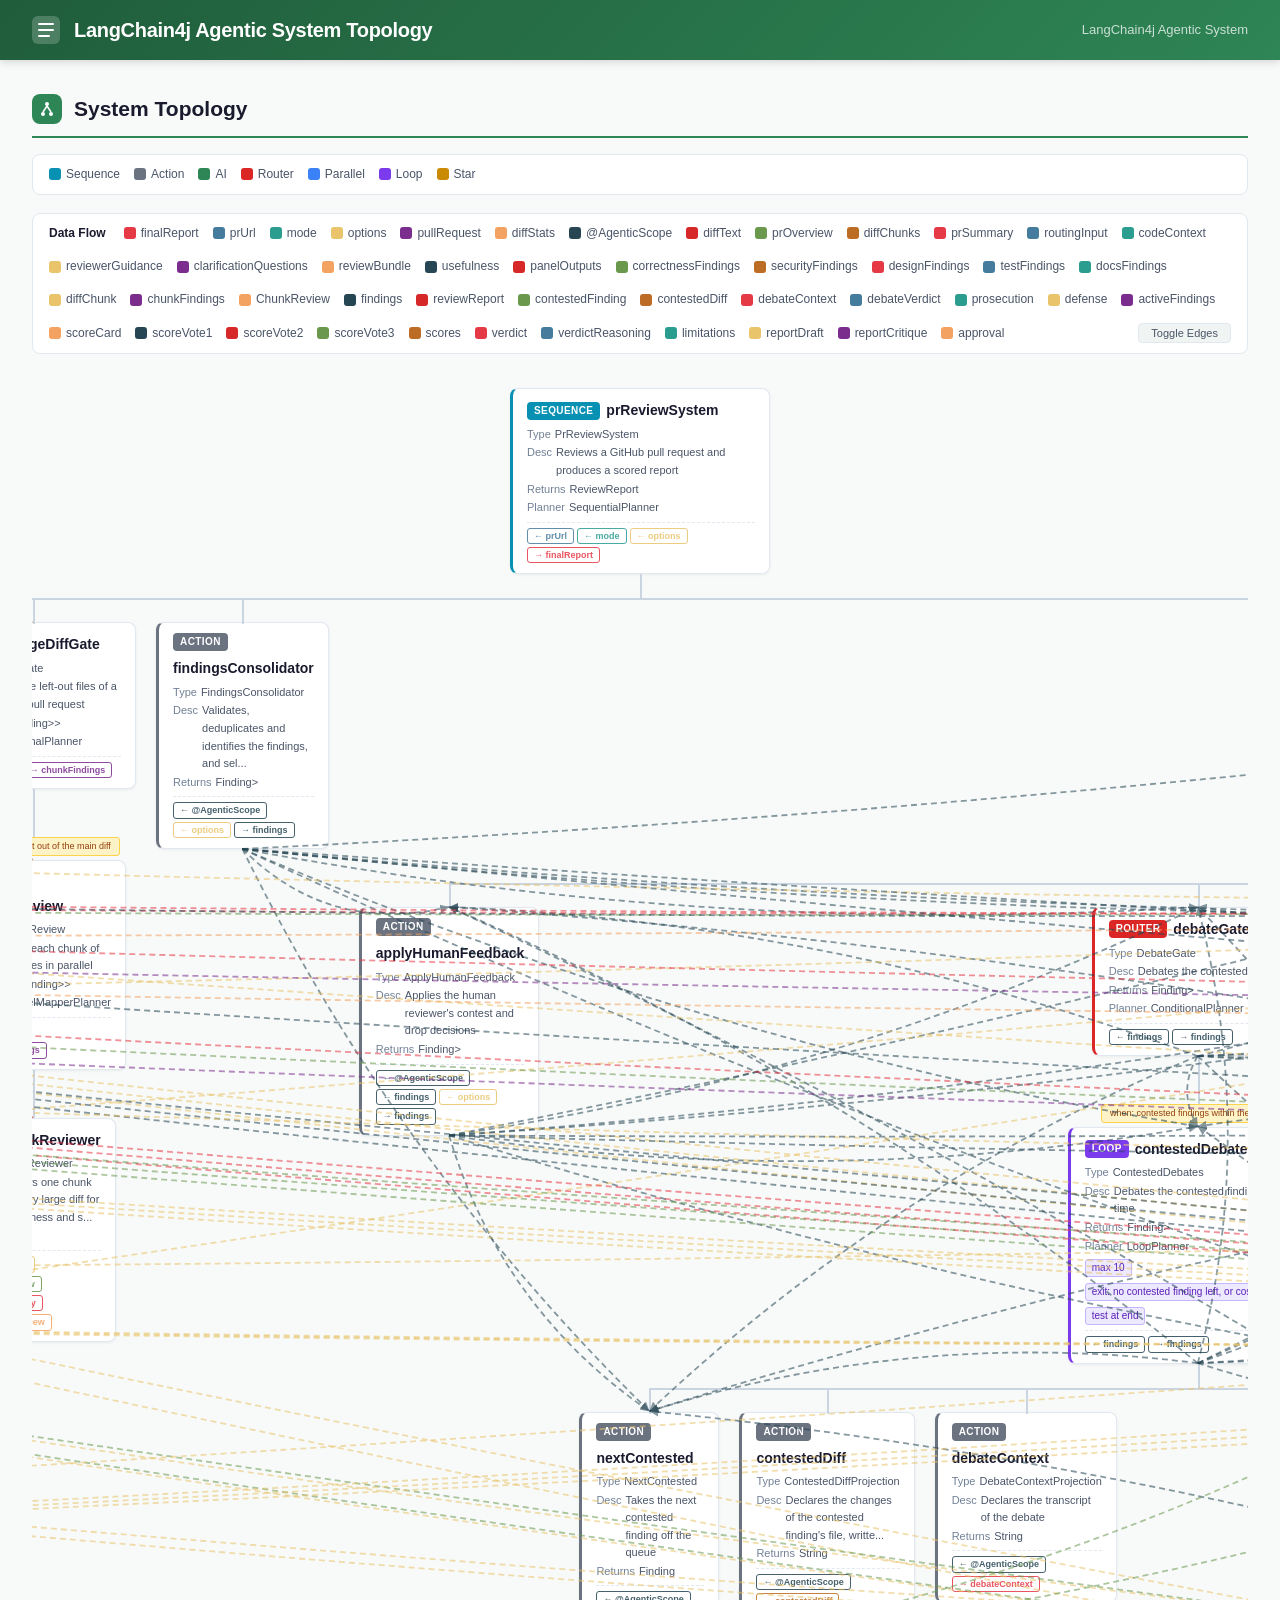
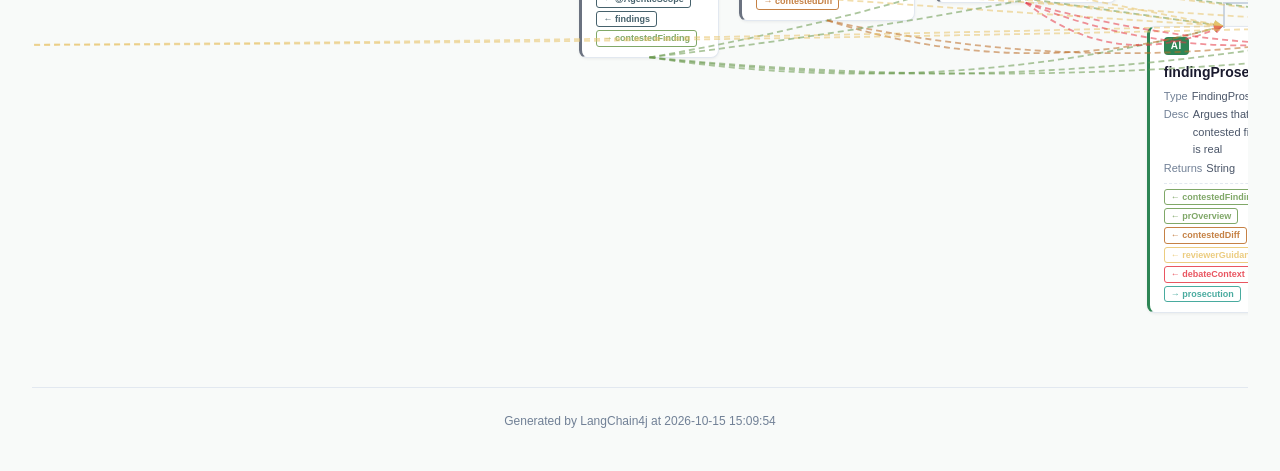
==== commit 86193691: "First implementation" ====
--- a/docs/topology.html
+++ b/docs/topology.html
@@ -273,60 +273,59 @@
 <div class="legend-item"><div class="legend-dot" style="background:#ca8a04"></div><span>Star</span></div>
 </div>
 <div class="legend df-legend">
-<span class="df-legend-title">Data Flow</span><div class="legend-item"><div class="legend-dot" style="background:#e63946"></div><span>FinalReport</span></div>
-<div class="legend-item"><div class="legend-dot" style="background:#457b9d"></div><span>PrUrl</span></div>
-<div class="legend-item"><div class="legend-dot" style="background:#2a9d8f"></div><span>Mode</span></div>
-<div class="legend-item"><div class="legend-dot" style="background:#e9c46a"></div><span>Options</span></div>
-<div class="legend-item"><div class="legend-dot" style="background:#7b2d8e"></div><span>PullRequest</span></div>
-<div class="legend-item"><div class="legend-dot" style="background:#f4a261"></div><span>DiffStats</span></div>
+<span class="df-legend-title">Data Flow</span><div class="legend-item"><div class="legend-dot" style="background:#e63946"></div><span>finalReport</span></div>
+<div class="legend-item"><div class="legend-dot" style="background:#457b9d"></div><span>prUrl</span></div>
+<div class="legend-item"><div class="legend-dot" style="background:#2a9d8f"></div><span>mode</span></div>
+<div class="legend-item"><div class="legend-dot" style="background:#e9c46a"></div><span>options</span></div>
+<div class="legend-item"><div class="legend-dot" style="background:#7b2d8e"></div><span>pullRequest</span></div>
+<div class="legend-item"><div class="legend-dot" style="background:#f4a261"></div><span>diffStats</span></div>
 <div class="legend-item"><div class="legend-dot" style="background:#264653"></div><span>@AgenticScope</span></div>
-<div class="legend-item"><div class="legend-dot" style="background:#d62828"></div><span>PrSummary</span></div>
-<div class="legend-item"><div class="legend-dot" style="background:#6a994e"></div><span>PrOverview</span></div>
-<div class="legend-item"><div class="legend-dot" style="background:#bc6c25"></div><span>DiffText</span></div>
-<div class="legend-item"><div class="legend-dot" style="background:#e63946"></div><span>RoutingInput</span></div>
-<div class="legend-item"><div class="legend-dot" style="background:#457b9d"></div><span>CodeContext</span></div>
-<div class="legend-item"><div class="legend-dot" style="background:#2a9d8f"></div><span>ReviewerGuidance</span></div>
-<div class="legend-item"><div class="legend-dot" style="background:#e9c46a"></div><span>ClarificationQuestions</span></div>
-<div class="legend-item"><div class="legend-dot" style="background:#7b2d8e"></div><span>ReviewBundle</span></div>
-<div class="legend-item"><div class="legend-dot" style="background:#f4a261"></div><span>Usefulness</span></div>
-<div class="legend-item"><div class="legend-dot" style="background:#264653"></div><span>PanelOutputs</span></div>
-<div class="legend-item"><div class="legend-dot" style="background:#d62828"></div><span>CorrectnessFindings</span></div>
-<div class="legend-item"><div class="legend-dot" style="background:#6a994e"></div><span>SecurityFindings</span></div>
-<div class="legend-item"><div class="legend-dot" style="background:#bc6c25"></div><span>DesignFindings</span></div>
-<div class="legend-item"><div class="legend-dot" style="background:#e63946"></div><span>TestFindings</span></div>
-<div class="legend-item"><div class="legend-dot" style="background:#457b9d"></div><span>DocsFindings</span></div>
-<div class="legend-item"><div class="legend-dot" style="background:#2a9d8f"></div><span>ChunkFindings</span></div>
-<div class="legend-item"><div class="legend-dot" style="background:#e9c46a"></div><span>DiffChunks</span></div>
-<div class="legend-item"><div class="legend-dot" style="background:#7b2d8e"></div><span>ChunkReview</span></div>
-<div class="legend-item"><div class="legend-dot" style="background:#f4a261"></div><span>DiffChunk</span></div>
-<div class="legend-item"><div class="legend-dot" style="background:#264653"></div><span>Findings</span></div>
-<div class="legend-item"><div class="legend-dot" style="background:#d62828"></div><span>Changes</span></div>
-<div class="legend-item"><div class="legend-dot" style="background:#6a994e"></div><span>ReviewReport</span></div>
-<div class="legend-item"><div class="legend-dot" style="background:#bc6c25"></div><span>ContestedFindings</span></div>
-<div class="legend-item"><div class="legend-dot" style="background:#e63946"></div><span>ContestedFinding</span></div>
-<div class="legend-item"><div class="legend-dot" style="background:#457b9d"></div><span>DebateVerdict</span></div>
-<div class="legend-item"><div class="legend-dot" style="background:#2a9d8f"></div><span>Prosecution</span></div>
-<div class="legend-item"><div class="legend-dot" style="background:#e9c46a"></div><span>debateContext</span></div>
-<div class="legend-item"><div class="legend-dot" style="background:#7b2d8e"></div><span>Defense</span></div>
-<div class="legend-item"><div class="legend-dot" style="background:#f4a261"></div><span>ActiveFindings</span></div>
-<div class="legend-item"><div class="legend-dot" style="background:#264653"></div><span>ScoreCard</span></div>
-<div class="legend-item"><div class="legend-dot" style="background:#d62828"></div><span>ScoreVote1</span></div>
-<div class="legend-item"><div class="legend-dot" style="background:#6a994e"></div><span>ScoreVote2</span></div>
-<div class="legend-item"><div class="legend-dot" style="background:#bc6c25"></div><span>ScoreVote3</span></div>
-<div class="legend-item"><div class="legend-dot" style="background:#e63946"></div><span>Scores</span></div>
-<div class="legend-item"><div class="legend-dot" style="background:#457b9d"></div><span>ReportDraft</span></div>
-<div class="legend-item"><div class="legend-dot" style="background:#2a9d8f"></div><span>Verdict</span></div>
-<div class="legend-item"><div class="legend-dot" style="background:#e9c46a"></div><span>VerdictReasoning</span></div>
-<div class="legend-item"><div class="legend-dot" style="background:#7b2d8e"></div><span>Limitations</span></div>
-<div class="legend-item"><div class="legend-dot" style="background:#f4a261"></div><span>ReportCritique</span></div>
-<div class="legend-item"><div class="legend-dot" style="background:#264653"></div><span>Approval</span></div>
+<div class="legend-item"><div class="legend-dot" style="background:#d62828"></div><span>diffText</span></div>
+<div class="legend-item"><div class="legend-dot" style="background:#6a994e"></div><span>prOverview</span></div>
+<div class="legend-item"><div class="legend-dot" style="background:#bc6c25"></div><span>diffChunks</span></div>
+<div class="legend-item"><div class="legend-dot" style="background:#e63946"></div><span>prSummary</span></div>
+<div class="legend-item"><div class="legend-dot" style="background:#457b9d"></div><span>routingInput</span></div>
+<div class="legend-item"><div class="legend-dot" style="background:#2a9d8f"></div><span>codeContext</span></div>
+<div class="legend-item"><div class="legend-dot" style="background:#e9c46a"></div><span>reviewerGuidance</span></div>
+<div class="legend-item"><div class="legend-dot" style="background:#7b2d8e"></div><span>clarificationQuestions</span></div>
+<div class="legend-item"><div class="legend-dot" style="background:#f4a261"></div><span>reviewBundle</span></div>
+<div class="legend-item"><div class="legend-dot" style="background:#264653"></div><span>usefulness</span></div>
+<div class="legend-item"><div class="legend-dot" style="background:#d62828"></div><span>panelOutputs</span></div>
+<div class="legend-item"><div class="legend-dot" style="background:#6a994e"></div><span>correctnessFindings</span></div>
+<div class="legend-item"><div class="legend-dot" style="background:#bc6c25"></div><span>securityFindings</span></div>
+<div class="legend-item"><div class="legend-dot" style="background:#e63946"></div><span>designFindings</span></div>
+<div class="legend-item"><div class="legend-dot" style="background:#457b9d"></div><span>testFindings</span></div>
+<div class="legend-item"><div class="legend-dot" style="background:#2a9d8f"></div><span>docsFindings</span></div>
+<div class="legend-item"><div class="legend-dot" style="background:#e9c46a"></div><span>diffChunk</span></div>
+<div class="legend-item"><div class="legend-dot" style="background:#7b2d8e"></div><span>chunkFindings</span></div>
+<div class="legend-item"><div class="legend-dot" style="background:#f4a261"></div><span>ChunkReview</span></div>
+<div class="legend-item"><div class="legend-dot" style="background:#264653"></div><span>findings</span></div>
+<div class="legend-item"><div class="legend-dot" style="background:#d62828"></div><span>reviewReport</span></div>
+<div class="legend-item"><div class="legend-dot" style="background:#6a994e"></div><span>contestedFinding</span></div>
+<div class="legend-item"><div class="legend-dot" style="background:#bc6c25"></div><span>contestedDiff</span></div>
+<div class="legend-item"><div class="legend-dot" style="background:#e63946"></div><span>debateContext</span></div>
+<div class="legend-item"><div class="legend-dot" style="background:#457b9d"></div><span>debateVerdict</span></div>
+<div class="legend-item"><div class="legend-dot" style="background:#2a9d8f"></div><span>prosecution</span></div>
+<div class="legend-item"><div class="legend-dot" style="background:#e9c46a"></div><span>defense</span></div>
+<div class="legend-item"><div class="legend-dot" style="background:#7b2d8e"></div><span>activeFindings</span></div>
+<div class="legend-item"><div class="legend-dot" style="background:#f4a261"></div><span>scoreCard</span></div>
+<div class="legend-item"><div class="legend-dot" style="background:#264653"></div><span>scoreVote1</span></div>
+<div class="legend-item"><div class="legend-dot" style="background:#d62828"></div><span>scoreVote2</span></div>
+<div class="legend-item"><div class="legend-dot" style="background:#6a994e"></div><span>scoreVote3</span></div>
+<div class="legend-item"><div class="legend-dot" style="background:#bc6c25"></div><span>scores</span></div>
+<div class="legend-item"><div class="legend-dot" style="background:#e63946"></div><span>verdict</span></div>
+<div class="legend-item"><div class="legend-dot" style="background:#457b9d"></div><span>verdictReasoning</span></div>
+<div class="legend-item"><div class="legend-dot" style="background:#2a9d8f"></div><span>limitations</span></div>
+<div class="legend-item"><div class="legend-dot" style="background:#e9c46a"></div><span>reportDraft</span></div>
+<div class="legend-item"><div class="legend-dot" style="background:#7b2d8e"></div><span>reportCritique</span></div>
+<div class="legend-item"><div class="legend-dot" style="background:#f4a261"></div><span>approval</span></div>
 <button class="df-toggle" onclick="toggleDataFlow()">Toggle Edges</button></div>
 <div class="topology-scroll">
 <div class="org-tree" style="position:relative">
-<svg id="df-svg" class="df-svg"><defs><marker id="ah-583779798" viewBox="0 0 10 10" refX="10" refY="5" markerWidth="5" markerHeight="5" orient="auto"><path d="M0 0 L10 5 L0 10 z" fill="#e63946"/></marker><marker id="ah-77363181" viewBox="0 0 10 10" refX="10" refY="5" markerWidth="5" markerHeight="5" orient="auto"><path d="M0 0 L10 5 L0 10 z" fill="#457b9d"/></marker><marker id="ah-2403779" viewBox="0 0 10 10" refX="10" refY="5" markerWidth="5" markerHeight="5" orient="auto"><path d="M0 0 L10 5 L0 10 z" fill="#2a9d8f"/></marker><marker id="ah-415178366" viewBox="0 0 10 10" refX="10" refY="5" markerWidth="5" markerHeight="5" orient="auto"><path d="M0 0 L10 5 L0 10 z" fill="#e9c46a"/></marker><marker id="ah-829283434" viewBox="0 0 10 10" refX="10" refY="5" markerWidth="5" markerHeight="5" orient="auto"><path d="M0 0 L10 5 L0 10 z" fill="#7b2d8e"/></marker><marker id="ah-1004887174" viewBox="0 0 10 10" refX="10" refY="5" markerWidth="5" markerHeight="5" orient="auto"><path d="M0 0 L10 5 L0 10 z" fill="#f4a261"/></marker><marker id="ah-90739477" viewBox="0 0 10 10" refX="10" refY="5" markerWidth="5" markerHeight="5" orient="auto"><path d="M0 0 L10 5 L0 10 z" fill="#264653"/></marker><marker id="ah-1943540956" viewBox="0 0 10 10" refX="10" refY="5" markerWidth="5" markerHeight="5" orient="auto"><path d="M0 0 L10 5 L0 10 z" fill="#d62828"/></marker><marker id="ah-2132796997" viewBox="0 0 10 10" refX="10" refY="5" markerWidth="5" markerHeight="5" orient="auto"><path d="M0 0 L10 5 L0 10 z" fill="#6a994e"/></marker><marker id="ah-32399630" viewBox="0 0 10 10" refX="10" refY="5" markerWidth="5" markerHeight="5" orient="auto"><path d="M0 0 L10 5 L0 10 z" fill="#bc6c25"/></marker><marker id="ah-454564156" viewBox="0 0 10 10" refX="10" refY="5" markerWidth="5" markerHeight="5" orient="auto"><path d="M0 0 L10 5 L0 10 z" fill="#e63946"/></marker><marker id="ah-1714729698" viewBox="0 0 10 10" refX="10" refY="5" markerWidth="5" markerHeight="5" orient="auto"><path d="M0 0 L10 5 L0 10 z" fill="#457b9d"/></marker><marker id="ah-10701981" viewBox="0 0 10 10" refX="10" refY="5" markerWidth="5" markerHeight="5" orient="auto"><path d="M0 0 L10 5 L0 10 z" fill="#2a9d8f"/></marker><marker id="ah-1277173897" viewBox="0 0 10 10" refX="10" refY="5" markerWidth="5" markerHeight="5" orient="auto"><path d="M0 0 L10 5 L0 10 z" fill="#e9c46a"/></marker><marker id="ah-1456634342" viewBox="0 0 10 10" refX="10" refY="5" markerWidth="5" markerHeight="5" orient="auto"><path d="M0 0 L10 5 L0 10 z" fill="#7b2d8e"/></marker><marker id="ah-1803603443" viewBox="0 0 10 10" refX="10" refY="5" markerWidth="5" markerHeight="5" orient="auto"><path d="M0 0 L10 5 L0 10 z" fill="#f4a261"/></marker><marker id="ah-1023630606" viewBox="0 0 10 10" refX="10" refY="5" markerWidth="5" markerHeight="5" orient="auto"><path d="M0 0 L10 5 L0 10 z" fill="#264653"/></marker><marker id="ah-1931829557" viewBox="0 0 10 10" refX="10" refY="5" markerWidth="5" markerHeight="5" orient="auto"><path d="M0 0 L10 5 L0 10 z" fill="#d62828"/></marker><marker id="ah-276018570" viewBox="0 0 10 10" refX="10" refY="5" markerWidth="5" markerHeight="5" orient="auto"><path d="M0 0 L10 5 L0 10 z" fill="#6a994e"/></marker><marker id="ah-2039622152" viewBox="0 0 10 10" refX="10" refY="5" markerWidth="5" markerHeight="5" orient="auto"><path d="M0 0 L10 5 L0 10 z" fill="#bc6c25"/></marker><marker id="ah-200089820" viewBox="0 0 10 10" refX="10" refY="5" markerWidth="5" markerHeight="5" orient="auto"><path d="M0 0 L10 5 L0 10 z" fill="#e63946"/></marker><marker id="ah-1998174843" viewBox="0 0 10 10" refX="10" refY="5" markerWidth="5" markerHeight="5" orient="auto"><path d="M0 0 L10 5 L0 10 z" fill="#457b9d"/></marker><marker id="ah-1686949751" viewBox="0 0 10 10" refX="10" refY="5" markerWidth="5" markerHeight="5" orient="auto"><path d="M0 0 L10 5 L0 10 z" fill="#2a9d8f"/></marker><marker id="ah-1555290069" viewBox="0 0 10 10" refX="10" refY="5" markerWidth="5" markerHeight="5" orient="auto"><path d="M0 0 L10 5 L0 10 z" fill="#e9c46a"/></marker><marker id="ah-1235707909" viewBox="0 0 10 10" refX="10" refY="5" markerWidth="5" markerHeight="5" orient="auto"><path d="M0 0 L10 5 L0 10 z" fill="#7b2d8e"/></marker><marker id="ah-1020001976" viewBox="0 0 10 10" refX="10" refY="5" markerWidth="5" markerHeight="5" orient="auto"><path d="M0 0 L10 5 L0 10 z" fill="#f4a261"/></marker><marker id="ah-613926358" viewBox="0 0 10 10" refX="10" refY="5" markerWidth="5" markerHeight="5" orient="auto"><path d="M0 0 L10 5 L0 10 z" fill="#264653"/></marker><marker id="ah-1891370333" viewBox="0 0 10 10" refX="10" refY="5" markerWidth="5" markerHeight="5" orient="auto"><path d="M0 0 L10 5 L0 10 z" fill="#d62828"/></marker><marker id="ah-1013273908" viewBox="0 0 10 10" refX="10" refY="5" markerWidth="5" markerHeight="5" orient="auto"><path d="M0 0 L10 5 L0 10 z" fill="#6a994e"/></marker><marker id="ah-213410749" viewBox="0 0 10 10" refX="10" refY="5" markerWidth="5" markerHeight="5" orient="auto"><path d="M0 0 L10 5 L0 10 z" fill="#bc6c25"/></marker><marker id="ah-6884214" viewBox="0 0 10 10" refX="10" refY="5" markerWidth="5" markerHeight="5" orient="auto"><path d="M0 0 L10 5 L0 10 z" fill="#e63946"/></marker><marker id="ah-1773918840" viewBox="0 0 10 10" refX="10" refY="5" markerWidth="5" markerHeight="5" orient="auto"><path d="M0 0 L10 5 L0 10 z" fill="#457b9d"/></marker><marker id="ah-764691227" viewBox="0 0 10 10" refX="10" refY="5" markerWidth="5" markerHeight="5" orient="auto"><path d="M0 0 L10 5 L0 10 z" fill="#2a9d8f"/></marker><marker id="ah-1972510338" viewBox="0 0 10 10" refX="10" refY="5" markerWidth="5" markerHeight="5" orient="auto"><path d="M0 0 L10 5 L0 10 z" fill="#e9c46a"/></marker><marker id="ah-1085397472" viewBox="0 0 10 10" refX="10" refY="5" markerWidth="5" markerHeight="5" orient="auto"><path d="M0 0 L10 5 L0 10 z" fill="#7b2d8e"/></marker><marker id="ah-411705168" viewBox="0 0 10 10" refX="10" refY="5" markerWidth="5" markerHeight="5" orient="auto"><path d="M0 0 L10 5 L0 10 z" fill="#f4a261"/></marker><marker id="ah-162548574" viewBox="0 0 10 10" refX="10" refY="5" markerWidth="5" markerHeight="5" orient="auto"><path d="M0 0 L10 5 L0 10 z" fill="#264653"/></marker><marker id="ah-726072523" viewBox="0 0 10 10" refX="10" refY="5" markerWidth="5" markerHeight="5" orient="auto"><path d="M0 0 L10 5 L0 10 z" fill="#d62828"/></marker><marker id="ah-726072522" viewBox="0 0 10 10" refX="10" refY="5" markerWidth="5" markerHeight="5" orient="auto"><path d="M0 0 L10 5 L0 10 z" fill="#6a994e"/></marker><marker id="ah-726072521" viewBox="0 0 10 10" refX="10" refY="5" markerWidth="5" markerHeight="5" orient="auto"><path d="M0 0 L10 5 L0 10 z" fill="#bc6c25"/></marker><marker id="ah-1823899583" viewBox="0 0 10 10" refX="10" refY="5" markerWidth="5" markerHeight="5" orient="auto"><path d="M0 0 L10 5 L0 10 z" fill="#e63946"/></marker><marker id="ah-1396309165" viewBox="0 0 10 10" refX="10" refY="5" markerWidth="5" markerHeight="5" orient="auto"><path d="M0 0 L10 5 L0 10 z" fill="#457b9d"/></marker><marker id="ah-2015814073" viewBox="0 0 10 10" refX="10" refY="5" markerWidth="5" markerHeight="5" orient="auto"><path d="M0 0 L10 5 L0 10 z" fill="#2a9d8f"/></marker><marker id="ah-1213936283" viewBox="0 0 10 10" refX="10" refY="5" markerWidth="5" markerHeight="5" orient="auto"><path d="M0 0 L10 5 L0 10 z" fill="#e9c46a"/></marker><marker id="ah-957341831" viewBox="0 0 10 10" refX="10" refY="5" markerWidth="5" markerHeight="5" orient="auto"><path d="M0 0 L10 5 L0 10 z" fill="#7b2d8e"/></marker><marker id="ah-812990458" viewBox="0 0 10 10" refX="10" refY="5" markerWidth="5" markerHeight="5" orient="auto"><path d="M0 0 L10 5 L0 10 z" fill="#f4a261"/></marker><marker id="ah-1249888867" viewBox="0 0 10 10" refX="10" refY="5" markerWidth="5" markerHeight="5" orient="auto"><path d="M0 0 L10 5 L0 10 z" fill="#264653"/></marker></defs></svg>
-<ul>
-<li>
-<div class="node-card node-border-seq" data-agent-id="prReviewSystem" data-output-key="FinalReport" data-output-color="#e63946" data-input-keys="PrUrl,Mode,Options">
+<svg id="df-svg" class="df-svg"><defs><marker id="ah-2043318858" viewBox="0 0 10 10" refX="10" refY="5" markerWidth="5" markerHeight="5" orient="auto"><path d="M0 0 L10 5 L0 10 z" fill="#e63946"/></marker><marker id="ah-106915853" viewBox="0 0 10 10" refX="10" refY="5" markerWidth="5" markerHeight="5" orient="auto"><path d="M0 0 L10 5 L0 10 z" fill="#457b9d"/></marker><marker id="ah-3357091" viewBox="0 0 10 10" refX="10" refY="5" markerWidth="5" markerHeight="5" orient="auto"><path d="M0 0 L10 5 L0 10 z" fill="#2a9d8f"/></marker><marker id="ah-1249474914" viewBox="0 0 10 10" refX="10" refY="5" markerWidth="5" markerHeight="5" orient="auto"><path d="M0 0 L10 5 L0 10 z" fill="#e9c46a"/></marker><marker id="ah-838585206" viewBox="0 0 10 10" refX="10" refY="5" markerWidth="5" markerHeight="5" orient="auto"><path d="M0 0 L10 5 L0 10 z" fill="#7b2d8e"/></marker><marker id="ah-1286112154" viewBox="0 0 10 10" refX="10" refY="5" markerWidth="5" markerHeight="5" orient="auto"><path d="M0 0 L10 5 L0 10 z" fill="#f4a261"/></marker><marker id="ah-90739477" viewBox="0 0 10 10" refX="10" refY="5" markerWidth="5" markerHeight="5" orient="auto"><path d="M0 0 L10 5 L0 10 z" fill="#264653"/></marker><marker id="ah-97043758" viewBox="0 0 10 10" refX="10" refY="5" markerWidth="5" markerHeight="5" orient="auto"><path d="M0 0 L10 5 L0 10 z" fill="#d62828"/></marker><marker id="ah-168705435" viewBox="0 0 10 10" refX="10" refY="5" markerWidth="5" markerHeight="5" orient="auto"><path d="M0 0 L10 5 L0 10 z" fill="#6a994e"/></marker><marker id="ah-746212363" viewBox="0 0 10 10" refX="10" refY="5" markerWidth="5" markerHeight="5" orient="auto"><path d="M0 0 L10 5 L0 10 z" fill="#bc6c25"/></marker><marker id="ah-347458372" viewBox="0 0 10 10" refX="10" refY="5" markerWidth="5" markerHeight="5" orient="auto"><path d="M0 0 L10 5 L0 10 z" fill="#e63946"/></marker><marker id="ah-618884444" viewBox="0 0 10 10" refX="10" refY="5" markerWidth="5" markerHeight="5" orient="auto"><path d="M0 0 L10 5 L0 10 z" fill="#457b9d"/></marker><marker id="ah-46861058" viewBox="0 0 10 10" refX="10" refY="5" markerWidth="5" markerHeight="5" orient="auto"><path d="M0 0 L10 5 L0 10 z" fill="#2a9d8f"/></marker><marker id="ah-853477501" viewBox="0 0 10 10" refX="10" refY="5" markerWidth="5" markerHeight="5" orient="auto"><path d="M0 0 L10 5 L0 10 z" fill="#e9c46a"/></marker><marker id="ah-483882089" viewBox="0 0 10 10" refX="10" refY="5" markerWidth="5" markerHeight="5" orient="auto"><path d="M0 0 L10 5 L0 10 z" fill="#7b2d8e"/></marker><marker id="ah-1620954630" viewBox="0 0 10 10" refX="10" refY="5" markerWidth="5" markerHeight="5" orient="auto"><path d="M0 0 L10 5 L0 10 z" fill="#f4a261"/></marker><marker id="ah-497898989" viewBox="0 0 10 10" refX="10" refY="5" markerWidth="5" markerHeight="5" orient="auto"><path d="M0 0 L10 5 L0 10 z" fill="#264653"/></marker><marker id="ah-859310318" viewBox="0 0 10 10" refX="10" refY="5" markerWidth="5" markerHeight="5" orient="auto"><path d="M0 0 L10 5 L0 10 z" fill="#d62828"/></marker><marker id="ah-1109841643" viewBox="0 0 10 10" refX="10" refY="5" markerWidth="5" markerHeight="5" orient="auto"><path d="M0 0 L10 5 L0 10 z" fill="#6a994e"/></marker><marker id="ah-1118794090" viewBox="0 0 10 10" refX="10" refY="5" markerWidth="5" markerHeight="5" orient="auto"><path d="M0 0 L10 5 L0 10 z" fill="#bc6c25"/></marker><marker id="ah-1253351960" viewBox="0 0 10 10" refX="10" refY="5" markerWidth="5" markerHeight="5" orient="auto"><path d="M0 0 L10 5 L0 10 z" fill="#e63946"/></marker><marker id="ah-35769532" viewBox="0 0 10 10" refX="10" refY="5" markerWidth="5" markerHeight="5" orient="auto"><path d="M0 0 L10 5 L0 10 z" fill="#457b9d"/></marker><marker id="ah-2132472165" viewBox="0 0 10 10" refX="10" refY="5" markerWidth="5" markerHeight="5" orient="auto"><path d="M0 0 L10 5 L0 10 z" fill="#2a9d8f"/></marker><marker id="ah-1270997352" viewBox="0 0 10 10" refX="10" refY="5" markerWidth="5" markerHeight="5" orient="auto"><path d="M0 0 L10 5 L0 10 z" fill="#e9c46a"/></marker><marker id="ah-887988119" viewBox="0 0 10 10" refX="10" refY="5" markerWidth="5" markerHeight="5" orient="auto"><path d="M0 0 L10 5 L0 10 z" fill="#7b2d8e"/></marker><marker id="ah-1235707909" viewBox="0 0 10 10" refX="10" refY="5" markerWidth="5" markerHeight="5" orient="auto"><path d="M0 0 L10 5 L0 10 z" fill="#f4a261"/></marker><marker id="ah-678570486" viewBox="0 0 10 10" refX="10" refY="5" markerWidth="5" markerHeight="5" orient="auto"><path d="M0 0 L10 5 L0 10 z" fill="#264653"/></marker><marker id="ah-1177594196" viewBox="0 0 10 10" refX="10" refY="5" markerWidth="5" markerHeight="5" orient="auto"><path d="M0 0 L10 5 L0 10 z" fill="#d62828"/></marker><marker id="ah-849659734" viewBox="0 0 10 10" refX="10" refY="5" markerWidth="5" markerHeight="5" orient="auto"><path d="M0 0 L10 5 L0 10 z" fill="#6a994e"/></marker><marker id="ah-296958808" viewBox="0 0 10 10" refX="10" refY="5" markerWidth="5" markerHeight="5" orient="auto"><path d="M0 0 L10 5 L0 10 z" fill="#bc6c25"/></marker><marker id="ah-1972510338" viewBox="0 0 10 10" refX="10" refY="5" markerWidth="5" markerHeight="5" orient="auto"><path d="M0 0 L10 5 L0 10 z" fill="#e63946"/></marker><marker id="ah-1722086824" viewBox="0 0 10 10" refX="10" refY="5" markerWidth="5" markerHeight="5" orient="auto"><path d="M0 0 L10 5 L0 10 z" fill="#457b9d"/></marker><marker id="ah-1862407429" viewBox="0 0 10 10" refX="10" refY="5" markerWidth="5" markerHeight="5" orient="auto"><path d="M0 0 L10 5 L0 10 z" fill="#2a9d8f"/></marker><marker id="ah-1544916544" viewBox="0 0 10 10" refX="10" refY="5" markerWidth="5" markerHeight="5" orient="auto"><path d="M0 0 L10 5 L0 10 z" fill="#e9c46a"/></marker><marker id="ah-1413698352" viewBox="0 0 10 10" refX="10" refY="5" markerWidth="5" markerHeight="5" orient="auto"><path d="M0 0 L10 5 L0 10 z" fill="#7b2d8e"/></marker><marker id="ah-2128450754" viewBox="0 0 10 10" refX="10" refY="5" markerWidth="5" markerHeight="5" orient="auto"><path d="M0 0 L10 5 L0 10 z" fill="#f4a261"/></marker><marker id="ah-1575429909" viewBox="0 0 10 10" refX="10" refY="5" markerWidth="5" markerHeight="5" orient="auto"><path d="M0 0 L10 5 L0 10 z" fill="#264653"/></marker><marker id="ah-1575429910" viewBox="0 0 10 10" refX="10" refY="5" markerWidth="5" markerHeight="5" orient="auto"><path d="M0 0 L10 5 L0 10 z" fill="#d62828"/></marker><marker id="ah-1575429911" viewBox="0 0 10 10" refX="10" refY="5" markerWidth="5" markerHeight="5" orient="auto"><path d="M0 0 L10 5 L0 10 z" fill="#6a994e"/></marker><marker id="ah-907766751" viewBox="0 0 10 10" refX="10" refY="5" markerWidth="5" markerHeight="5" orient="auto"><path d="M0 0 L10 5 L0 10 z" fill="#bc6c25"/></marker><marker id="ah-351160793" viewBox="0 0 10 10" refX="10" refY="5" markerWidth="5" markerHeight="5" orient="auto"><path d="M0 0 L10 5 L0 10 z" fill="#e63946"/></marker><marker id="ah-371160763" viewBox="0 0 10 10" refX="10" refY="5" markerWidth="5" markerHeight="5" orient="auto"><path d="M0 0 L10 5 L0 10 z" fill="#457b9d"/></marker><marker id="ah-1669756825" viewBox="0 0 10 10" refX="10" refY="5" markerWidth="5" markerHeight="5" orient="auto"><path d="M0 0 L10 5 L0 10 z" fill="#2a9d8f"/></marker><marker id="ah-271559475" viewBox="0 0 10 10" refX="10" refY="5" markerWidth="5" markerHeight="5" orient="auto"><path d="M0 0 L10 5 L0 10 z" fill="#e9c46a"/></marker><marker id="ah-189002726" viewBox="0 0 10 10" refX="10" refY="5" markerWidth="5" markerHeight="5" orient="auto"><path d="M0 0 L10 5 L0 10 z" fill="#7b2d8e"/></marker><marker id="ah-1185244739" viewBox="0 0 10 10" refX="10" refY="5" markerWidth="5" markerHeight="5" orient="auto"><path d="M0 0 L10 5 L0 10 z" fill="#f4a261"/></marker></defs></svg>
+<ul>
+<li>
+<div class="node-card node-border-seq" data-agent-id="prReviewSystem" data-output-key="finalReport" data-output-color="#e63946" data-input-keys="prUrl,mode,options">
 <div class="node-card-header"><span class="topology-badge seq">Sequence</span><span class="agent-name">prReviewSystem</span></div>
 <div class="node-details">
 <div class="node-detail"><span class="nd-label">Type</span> <span class="nd-value">PrReviewSystem</span></div>
@@ -334,55 +333,88 @@
 <div class="node-detail"><span class="nd-label">Returns</span> <span class="nd-value">ReviewReport</span></div>
 <div class="node-detail"><span class="nd-label">Planner</span> <span class="nd-value">SequentialPlanner</span></div>
 </div>
-<div class="key-flow"><span class="key-pill key-in" style="--kc:#457b9d">&#8592; PrUrl</span><span class="key-pill key-in" style="--kc:#2a9d8f">&#8592; Mode</span><span class="key-pill key-in" style="--kc:#e9c46a">&#8592; Options</span><span class="key-pill key-out" style="--kc:#e63946">&#8594; FinalReport</span></div>
-</div>
-<ul>
-<li>
-<div class="node-card node-border-nonai" data-agent-id="prFetcher$0" data-output-key="PullRequest" data-output-color="#7b2d8e" data-input-keys="PrUrl">
+<div class="key-flow"><span class="key-pill key-in" style="--kc:#457b9d">&#8592; prUrl</span><span class="key-pill key-in" style="--kc:#2a9d8f">&#8592; mode</span><span class="key-pill key-in" style="--kc:#e9c46a">&#8592; options</span><span class="key-pill key-out" style="--kc:#e63946">&#8594; finalReport</span></div>
+</div>
+<ul>
+<li>
+<div class="node-card node-border-nonai" data-agent-id="prFetcher$0" data-output-key="pullRequest" data-output-color="#7b2d8e" data-input-keys="prUrl">
 <div class="node-card-header"><span class="topology-badge nonai">Action</span><span class="agent-name">prFetcher</span></div>
 <div class="node-details">
 <div class="node-detail"><span class="nd-label">Type</span> <span class="nd-value">PrFetcher</span></div>
 <div class="node-detail"><span class="nd-label">Desc</span> <span class="nd-value">Fetches the pull request, its diff, commits, checks, reviews...</span></div>
 <div class="node-detail"><span class="nd-label">Returns</span> <span class="nd-value">PullRequest</span></div>
 </div>
-<div class="key-flow"><span class="key-pill key-in" style="--kc:#457b9d">&#8592; PrUrl</span><span class="key-pill key-out" style="--kc:#7b2d8e">&#8594; PullRequest</span></div>
-</div>
-</li>
-<li>
-<div class="node-card node-border-nonai" data-agent-id="diffPreprocessor$1" data-output-key="DiffStats" data-output-color="#f4a261" data-input-keys="@AgenticScope,PullRequest,Options">
+<div class="key-flow"><span class="key-pill key-in" style="--kc:#457b9d">&#8592; prUrl</span><span class="key-pill key-out" style="--kc:#7b2d8e">&#8594; pullRequest</span></div>
+</div>
+</li>
+<li>
+<div class="node-card node-border-nonai" data-agent-id="diffPreprocessor$1" data-output-key="diffStats" data-output-color="#f4a261" data-input-keys="@AgenticScope,pullRequest,options">
 <div class="node-card-header"><span class="topology-badge nonai">Action</span><span class="agent-name">diffPreprocessor</span></div>
 <div class="node-details">
 <div class="node-detail"><span class="nd-label">Type</span> <span class="nd-value">DiffPreprocessor</span></div>
 <div class="node-detail"><span class="nd-label">Desc</span> <span class="nd-value">Parses the diff, renders the reviewed part within the size l...</span></div>
 <div class="node-detail"><span class="nd-label">Returns</span> <span class="nd-value">DiffStats</span></div>
 </div>
-<div class="key-flow"><span class="key-pill key-in" style="--kc:#264653">&#8592; @AgenticScope</span><span class="key-pill key-in" style="--kc:#7b2d8e">&#8592; PullRequest</span><span class="key-pill key-in" style="--kc:#e9c46a">&#8592; Options</span><span class="key-pill key-out" style="--kc:#f4a261">&#8594; DiffStats</span></div>
-</div>
-</li>
-<li>
-<div class="node-card node-border-ai" data-agent-id="prTriage$2" data-output-key="PrSummary" data-output-color="#d62828" data-input-keys="PrOverview,DiffText">
+<div class="key-flow"><span class="key-pill key-in" style="--kc:#264653">&#8592; @AgenticScope</span><span class="key-pill key-in" style="--kc:#7b2d8e">&#8592; pullRequest</span><span class="key-pill key-in" style="--kc:#e9c46a">&#8592; options</span><span class="key-pill key-out" style="--kc:#f4a261">&#8594; diffStats</span></div>
+</div>
+</li>
+<li>
+<div class="node-card node-border-nonai" data-agent-id="diffText$2" data-output-key="diffText" data-output-color="#d62828" data-input-keys="@AgenticScope">
+<div class="node-card-header"><span class="topology-badge nonai">Action</span><span class="agent-name">diffText</span></div>
+<div class="node-details">
+<div class="node-detail"><span class="nd-label">Type</span> <span class="nd-value">DiffTextProjection</span></div>
+<div class="node-detail"><span class="nd-label">Desc</span> <span class="nd-value">Declares the reviewed diff written by the diff preprocessor</span></div>
+<div class="node-detail"><span class="nd-label">Returns</span> <span class="nd-value">String</span></div>
+</div>
+<div class="key-flow"><span class="key-pill key-in" style="--kc:#264653">&#8592; @AgenticScope</span><span class="key-pill key-out" style="--kc:#d62828">&#8594; diffText</span></div>
+</div>
+</li>
+<li>
+<div class="node-card node-border-nonai" data-agent-id="prOverview$3" data-output-key="prOverview" data-output-color="#6a994e" data-input-keys="@AgenticScope">
+<div class="node-card-header"><span class="topology-badge nonai">Action</span><span class="agent-name">prOverview</span></div>
+<div class="node-details">
+<div class="node-detail"><span class="nd-label">Type</span> <span class="nd-value">PrOverviewProjection</span></div>
+<div class="node-detail"><span class="nd-label">Desc</span> <span class="nd-value">Declares the pull request overview written by the diff prepr...</span></div>
+<div class="node-detail"><span class="nd-label">Returns</span> <span class="nd-value">String</span></div>
+</div>
+<div class="key-flow"><span class="key-pill key-in" style="--kc:#264653">&#8592; @AgenticScope</span><span class="key-pill key-out" style="--kc:#6a994e">&#8594; prOverview</span></div>
+</div>
+</li>
+<li>
+<div class="node-card node-border-nonai" data-agent-id="diffChunks$4" data-output-key="diffChunks" data-output-color="#bc6c25" data-input-keys="@AgenticScope">
+<div class="node-card-header"><span class="topology-badge nonai">Action</span><span class="agent-name">diffChunks</span></div>
+<div class="node-details">
+<div class="node-detail"><span class="nd-label">Type</span> <span class="nd-value">DiffChunksProjection</span></div>
+<div class="node-detail"><span class="nd-label">Desc</span> <span class="nd-value">Declares the left-out diff chunks written by the diff prepro...</span></div>
+<div class="node-detail"><span class="nd-label">Returns</span> <span class="nd-value">String&gt;</span></div>
+</div>
+<div class="key-flow"><span class="key-pill key-in" style="--kc:#264653">&#8592; @AgenticScope</span><span class="key-pill key-out" style="--kc:#bc6c25">&#8594; diffChunks</span></div>
+</div>
+</li>
+<li>
+<div class="node-card node-border-ai" data-agent-id="prTriage$5" data-output-key="prSummary" data-output-color="#e63946" data-input-keys="prOverview,diffText">
 <div class="node-card-header"><span class="topology-badge ai">AI</span><span class="agent-name">prTriage</span></div>
 <div class="node-details">
 <div class="node-detail"><span class="nd-label">Type</span> <span class="nd-value">PrTriage</span></div>
 <div class="node-detail"><span class="nd-label">Desc</span> <span class="nd-value">Classifies the pull request: intent, category, size, risk an...</span></div>
 <div class="node-detail"><span class="nd-label">Returns</span> <span class="nd-value">PrSummary</span></div>
 </div>
-<div class="key-flow"><span class="key-pill key-in" style="--kc:#6a994e">&#8592; PrOverview</span><span class="key-pill key-in" style="--kc:#bc6c25">&#8592; DiffText</span><span class="key-pill key-out" style="--kc:#d62828">&#8594; PrSummary</span></div>
-</div>
-</li>
-<li>
-<div class="node-card node-border-nonai" data-agent-id="routingInputs$3" data-output-key="RoutingInput" data-output-color="#e63946" data-input-keys="PrSummary,DiffStats">
+<div class="key-flow"><span class="key-pill key-in" style="--kc:#6a994e">&#8592; prOverview</span><span class="key-pill key-in" style="--kc:#d62828">&#8592; diffText</span><span class="key-pill key-out" style="--kc:#e63946">&#8594; prSummary</span></div>
+</div>
+</li>
+<li>
+<div class="node-card node-border-nonai" data-agent-id="routingInputs$6" data-output-key="routingInput" data-output-color="#457b9d" data-input-keys="prSummary,diffStats">
 <div class="node-card-header"><span class="topology-badge nonai">Action</span><span class="agent-name">routingInputs</span></div>
 <div class="node-details">
 <div class="node-detail"><span class="nd-label">Type</span> <span class="nd-value">RoutingInputs</span></div>
 <div class="node-detail"><span class="nd-label">Desc</span> <span class="nd-value">Builds the compact, JSON-like input of the reviewer router</span></div>
 <div class="node-detail"><span class="nd-label">Returns</span> <span class="nd-value">Object&gt;</span></div>
 </div>
-<div class="key-flow"><span class="key-pill key-in" style="--kc:#d62828">&#8592; PrSummary</span><span class="key-pill key-in" style="--kc:#f4a261">&#8592; DiffStats</span><span class="key-pill key-out" style="--kc:#e63946">&#8594; RoutingInput</span></div>
-</div>
-</li>
-<li>
-<div class="node-card node-border-rtr" data-agent-id="contextGate$4" data-output-key="CodeContext" data-output-color="#457b9d" data-input-keys="PrSummary">
+<div class="key-flow"><span class="key-pill key-in" style="--kc:#e63946">&#8592; prSummary</span><span class="key-pill key-in" style="--kc:#f4a261">&#8592; diffStats</span><span class="key-pill key-out" style="--kc:#457b9d">&#8594; routingInput</span></div>
+</div>
+</li>
+<li>
+<div class="node-card node-border-rtr" data-agent-id="contextGate$7" data-output-key="codeContext" data-output-color="#2a9d8f" data-input-keys="prSummary">
 <div class="node-card-header"><span class="topology-badge rtr">Router</span><span class="agent-name">contextGate</span></div>
 <div class="node-details">
 <div class="node-detail"><span class="nd-label">Type</span> <span class="nd-value">ContextGate</span></div>
@@ -390,25 +422,25 @@
 <div class="node-detail"><span class="nd-label">Returns</span> <span class="nd-value">String</span></div>
 <div class="node-detail"><span class="nd-label">Planner</span> <span class="nd-value">ConditionalPlanner</span></div>
 </div>
-<div class="key-flow"><span class="key-pill key-in" style="--kc:#d62828">&#8592; PrSummary</span><span class="key-pill key-out" style="--kc:#457b9d">&#8594; CodeContext</span></div>
+<div class="key-flow"><span class="key-pill key-in" style="--kc:#e63946">&#8592; prSummary</span><span class="key-pill key-out" style="--kc:#2a9d8f">&#8594; codeContext</span></div>
 </div>
 <ul>
 <li>
 <div class="condition-label">when: the triage needs context</div>
-<div class="node-card node-border-ai" data-agent-id="contextGatherer$0$4" data-output-key="CodeContext" data-output-color="#457b9d" data-input-keys="PrOverview,PrSummary,DiffText">
+<div class="node-card node-border-ai" data-agent-id="contextGatherer$0$7" data-output-key="codeContext" data-output-color="#2a9d8f" data-input-keys="prOverview,prSummary,diffText">
 <div class="node-card-header"><span class="topology-badge ai">AI</span><span class="agent-name">contextGatherer</span></div>
 <div class="node-details">
 <div class="node-detail"><span class="nd-label">Type</span> <span class="nd-value">ContextGatherer</span></div>
 <div class="node-detail"><span class="nd-label">Desc</span> <span class="nd-value">Reads the repository to collect the code around the change: ...</span></div>
 <div class="node-detail"><span class="nd-label">Returns</span> <span class="nd-value">String</span></div>
 </div>
-<div class="key-flow"><span class="key-pill key-in" style="--kc:#6a994e">&#8592; PrOverview</span><span class="key-pill key-in" style="--kc:#d62828">&#8592; PrSummary</span><span class="key-pill key-in" style="--kc:#bc6c25">&#8592; DiffText</span><span class="key-pill key-out" style="--kc:#457b9d">&#8594; CodeContext</span></div>
-</div>
-</li>
-</ul>
-</li>
-<li>
-<div class="node-card node-border-rtr" data-agent-id="clarificationGate$5" data-output-key="ReviewerGuidance" data-output-color="#2a9d8f" data-input-keys="Mode">
+<div class="key-flow"><span class="key-pill key-in" style="--kc:#6a994e">&#8592; prOverview</span><span class="key-pill key-in" style="--kc:#e63946">&#8592; prSummary</span><span class="key-pill key-in" style="--kc:#d62828">&#8592; diffText</span><span class="key-pill key-out" style="--kc:#2a9d8f">&#8594; codeContext</span></div>
+</div>
+</li>
+</ul>
+</li>
+<li>
+<div class="node-card node-border-rtr" data-agent-id="clarificationGate$8" data-output-key="reviewerGuidance" data-output-color="#e9c46a" data-input-keys="mode">
 <div class="node-card-header"><span class="topology-badge rtr">Router</span><span class="agent-name">clarificationGate</span></div>
 <div class="node-details">
 <div class="node-detail"><span class="nd-label">Type</span> <span class="nd-value">ClarificationGate</span></div>
@@ -416,12 +448,12 @@
 <div class="node-detail"><span class="nd-label">Returns</span> <span class="nd-value">String</span></div>
 <div class="node-detail"><span class="nd-label">Planner</span> <span class="nd-value">ConditionalPlanner</span></div>
 </div>
-<div class="key-flow"><span class="key-pill key-in" style="--kc:#2a9d8f">&#8592; Mode</span><span class="key-pill key-out" style="--kc:#2a9d8f">&#8594; ReviewerGuidance</span></div>
+<div class="key-flow"><span class="key-pill key-in" style="--kc:#2a9d8f">&#8592; mode</span><span class="key-pill key-out" style="--kc:#e9c46a">&#8594; reviewerGuidance</span></div>
 </div>
 <ul>
 <li>
 <div class="condition-label">when: interactive mode</div>
-<div class="node-card node-border-seq" data-agent-id="clarification$0$5" data-output-key="ReviewerGuidance" data-output-color="#2a9d8f" data-input-keys="PrSummary">
+<div class="node-card node-border-seq" data-agent-id="clarification$0$8" data-output-key="reviewerGuidance" data-output-color="#e9c46a" data-input-keys="prSummary">
 <div class="node-card-header"><span class="topology-badge seq">Sequence</span><span class="agent-name">clarification</span></div>
 <div class="node-details">
 <div class="node-detail"><span class="nd-label">Type</span> <span class="nd-value">Clarification</span></div>
@@ -429,22 +461,22 @@
 <div class="node-detail"><span class="nd-label">Returns</span> <span class="nd-value">String</span></div>
 <div class="node-detail"><span class="nd-label">Planner</span> <span class="nd-value">SequentialPlanner</span></div>
 </div>
-<div class="key-flow"><span class="key-pill key-in" style="--kc:#d62828">&#8592; PrSummary</span><span class="key-pill key-out" style="--kc:#2a9d8f">&#8594; ReviewerGuidance</span></div>
-</div>
-<ul>
-<li>
-<div class="node-card node-border-ai" data-agent-id="questionGenerator$0$0$5" data-output-key="ClarificationQuestions" data-output-color="#e9c46a" data-input-keys="PrOverview,PrSummary,CodeContext">
+<div class="key-flow"><span class="key-pill key-in" style="--kc:#e63946">&#8592; prSummary</span><span class="key-pill key-out" style="--kc:#e9c46a">&#8594; reviewerGuidance</span></div>
+</div>
+<ul>
+<li>
+<div class="node-card node-border-ai" data-agent-id="questionGenerator$0$0$8" data-output-key="clarificationQuestions" data-output-color="#7b2d8e" data-input-keys="prOverview,prSummary,codeContext">
 <div class="node-card-header"><span class="topology-badge ai">AI</span><span class="agent-name">questionGenerator</span></div>
 <div class="node-details">
 <div class="node-detail"><span class="nd-label">Type</span> <span class="nd-value">QuestionGenerator</span></div>
 <div class="node-detail"><span class="nd-label">Desc</span> <span class="nd-value">Prepares up to three questions for the human reviewer whose ...</span></div>
 <div class="node-detail"><span class="nd-label">Returns</span> <span class="nd-value">List</span></div>
 </div>
-<div class="key-flow"><span class="key-pill key-in" style="--kc:#6a994e">&#8592; PrOverview</span><span class="key-pill key-in" style="--kc:#d62828">&#8592; PrSummary</span><span class="key-pill key-in" style="--kc:#457b9d">&#8592; CodeContext</span><span class="key-pill key-out" style="--kc:#e9c46a">&#8594; ClarificationQuestions</span></div>
-</div>
-</li>
-<li>
-<div class="node-card node-border-rtr" data-agent-id="questionsGate$1$0$5" data-output-key="ReviewerGuidance" data-output-color="#2a9d8f" data-input-keys="ClarificationQuestions">
+<div class="key-flow"><span class="key-pill key-in" style="--kc:#6a994e">&#8592; prOverview</span><span class="key-pill key-in" style="--kc:#e63946">&#8592; prSummary</span><span class="key-pill key-in" style="--kc:#2a9d8f">&#8592; codeContext</span><span class="key-pill key-out" style="--kc:#7b2d8e">&#8594; clarificationQuestions</span></div>
+</div>
+</li>
+<li>
+<div class="node-card node-border-rtr" data-agent-id="questionsGate$1$0$8" data-output-key="reviewerGuidance" data-output-color="#e9c46a" data-input-keys="clarificationQuestions">
 <div class="node-card-header"><span class="topology-badge rtr">Router</span><span class="agent-name">questionsGate</span></div>
 <div class="node-details">
 <div class="node-detail"><span class="nd-label">Type</span> <span class="nd-value">QuestionsGate</span></div>
@@ -452,51 +484,51 @@
 <div class="node-detail"><span class="nd-label">Returns</span> <span class="nd-value">String</span></div>
 <div class="node-detail"><span class="nd-label">Planner</span> <span class="nd-value">ConditionalPlanner</span></div>
 </div>
-<div class="key-flow"><span class="key-pill key-in" style="--kc:#e9c46a">&#8592; ClarificationQuestions</span><span class="key-pill key-out" style="--kc:#2a9d8f">&#8594; ReviewerGuidance</span></div>
+<div class="key-flow"><span class="key-pill key-in" style="--kc:#7b2d8e">&#8592; clarificationQuestions</span><span class="key-pill key-out" style="--kc:#e9c46a">&#8594; reviewerGuidance</span></div>
 </div>
 <ul>
 <li>
 <div class="condition-label">when: there are questions</div>
-<div class="node-card node-border-nonai" data-agent-id="humanClarification$0$1$0$5" data-output-key="ReviewerGuidance" data-output-color="#2a9d8f" data-input-keys="PullRequest,PrSummary,ClarificationQuestions">
+<div class="node-card node-border-nonai" data-agent-id="humanClarification$0$1$0$8" data-output-key="reviewerGuidance" data-output-color="#e9c46a" data-input-keys="pullRequest,prSummary,clarificationQuestions">
 <div class="node-card-header"><span class="topology-badge nonai">Action</span><span class="agent-name">humanClarification</span></div>
 <div class="node-details">
 <div class="node-detail"><span class="nd-label">Type</span> <span class="nd-value">HumanClarification</span></div>
 <div class="node-detail"><span class="nd-label">Desc</span> <span class="nd-value">Asks the human reviewer the clarification questions and coll...</span></div>
 <div class="node-detail"><span class="nd-label">Returns</span> <span class="nd-value">String</span></div>
 </div>
-<div class="key-flow"><span class="key-pill key-in" style="--kc:#7b2d8e">&#8592; PullRequest</span><span class="key-pill key-in" style="--kc:#d62828">&#8592; PrSummary</span><span class="key-pill key-in" style="--kc:#e9c46a">&#8592; ClarificationQuestions</span><span class="key-pill key-out" style="--kc:#2a9d8f">&#8594; ReviewerGuidance</span></div>
-</div>
-</li>
-</ul>
-</li>
-</ul>
-</li>
-</ul>
-</li>
-<li>
-<div class="node-card node-border-nonai" data-agent-id="reviewBundleBuilder$6" data-output-key="ReviewBundle" data-output-color="#7b2d8e" data-input-keys="PrOverview,PrSummary,CodeContext,ReviewerGuidance,DiffText">
+<div class="key-flow"><span class="key-pill key-in" style="--kc:#7b2d8e">&#8592; pullRequest</span><span class="key-pill key-in" style="--kc:#e63946">&#8592; prSummary</span><span class="key-pill key-in" style="--kc:#7b2d8e">&#8592; clarificationQuestions</span><span class="key-pill key-out" style="--kc:#e9c46a">&#8594; reviewerGuidance</span></div>
+</div>
+</li>
+</ul>
+</li>
+</ul>
+</li>
+</ul>
+</li>
+<li>
+<div class="node-card node-border-nonai" data-agent-id="reviewBundleBuilder$9" data-output-key="reviewBundle" data-output-color="#f4a261" data-input-keys="prOverview,prSummary,codeContext,reviewerGuidance,diffText">
 <div class="node-card-header"><span class="topology-badge nonai">Action</span><span class="agent-name">reviewBundleBuilder</span></div>
 <div class="node-details">
 <div class="node-detail"><span class="nd-label">Type</span> <span class="nd-value">ReviewBundleBuilder</span></div>
 <div class="node-detail"><span class="nd-label">Desc</span> <span class="nd-value">Renders the pull request bundle shared by all reviewers</span></div>
 <div class="node-detail"><span class="nd-label">Returns</span> <span class="nd-value">String</span></div>
 </div>
-<div class="key-flow"><span class="key-pill key-in" style="--kc:#6a994e">&#8592; PrOverview</span><span class="key-pill key-in" style="--kc:#d62828">&#8592; PrSummary</span><span class="key-pill key-in" style="--kc:#457b9d">&#8592; CodeContext</span><span class="key-pill key-in" style="--kc:#2a9d8f">&#8592; ReviewerGuidance</span><span class="key-pill key-in" style="--kc:#bc6c25">&#8592; DiffText</span><span class="key-pill key-out" style="--kc:#7b2d8e">&#8594; ReviewBundle</span></div>
-</div>
-</li>
-<li>
-<div class="node-card node-border-ai" data-agent-id="usefulnessAssessor$7" data-output-key="Usefulness" data-output-color="#f4a261" data-input-keys="PrOverview,PrSummary">
+<div class="key-flow"><span class="key-pill key-in" style="--kc:#6a994e">&#8592; prOverview</span><span class="key-pill key-in" style="--kc:#e63946">&#8592; prSummary</span><span class="key-pill key-in" style="--kc:#2a9d8f">&#8592; codeContext</span><span class="key-pill key-in" style="--kc:#e9c46a">&#8592; reviewerGuidance</span><span class="key-pill key-in" style="--kc:#d62828">&#8592; diffText</span><span class="key-pill key-out" style="--kc:#f4a261">&#8594; reviewBundle</span></div>
+</div>
+</li>
+<li>
+<div class="node-card node-border-ai" data-agent-id="usefulnessAssessor$10" data-output-key="usefulness" data-output-color="#264653" data-input-keys="prOverview,prSummary">
 <div class="node-card-header"><span class="topology-badge ai">AI</span><span class="agent-name">usefulnessAssessor</span><span class="async-badge">async</span></div>
 <div class="node-details">
 <div class="node-detail"><span class="nd-label">Type</span> <span class="nd-value">UsefulnessAssessor</span></div>
 <div class="node-detail"><span class="nd-label">Desc</span> <span class="nd-value">Assesses how useful the contribution is for the project</span></div>
 <div class="node-detail"><span class="nd-label">Returns</span> <span class="nd-value">UsefulnessAssessment</span></div>
 </div>
-<div class="key-flow"><span class="key-pill key-in" style="--kc:#6a994e">&#8592; PrOverview</span><span class="key-pill key-in" style="--kc:#d62828">&#8592; PrSummary</span><span class="key-pill key-out" style="--kc:#f4a261">&#8594; Usefulness</span></div>
-</div>
-</li>
-<li>
-<div class="node-card node-border-rtr" data-agent-id="reviewPanel$8" data-output-key="PanelOutputs" data-output-color="#264653" data-input-keys="RoutingInput">
+<div class="key-flow"><span class="key-pill key-in" style="--kc:#6a994e">&#8592; prOverview</span><span class="key-pill key-in" style="--kc:#e63946">&#8592; prSummary</span><span class="key-pill key-out" style="--kc:#264653">&#8594; usefulness</span></div>
+</div>
+</li>
+<li>
+<div class="node-card node-border-rtr" data-agent-id="reviewPanel$11" data-output-key="panelOutputs" data-output-color="#d62828" data-input-keys="routingInput">
 <div class="node-card-header"><span class="topology-badge rtr">Router</span><span class="agent-name">reviewPanel</span></div>
 <div class="node-details">
 <div class="node-detail"><span class="nd-label">Type</span> <span class="nd-value">ReviewPanel</span></div>
@@ -504,94 +536,129 @@
 <div class="node-detail"><span class="nd-label">Returns</span> <span class="nd-value">Object&gt;</span></div>
 <div class="node-detail"><span class="nd-label">Planner</span> <span class="nd-value">DecisionRouterPlanner</span></div>
 </div>
-<div class="key-flow"><span class="key-pill key-in" style="--kc:#e63946">&#8592; RoutingInput</span><span class="key-pill key-out" style="--kc:#264653">&#8594; PanelOutputs</span></div>
-</div>
-<ul>
-<li>
-<div class="node-card node-border-ai" data-agent-id="correctnessReviewer$0$8" data-output-key="CorrectnessFindings" data-output-color="#d62828" data-input-keys="ReviewBundle">
+<div class="key-flow"><span class="key-pill key-in" style="--kc:#457b9d">&#8592; routingInput</span><span class="key-pill key-out" style="--kc:#d62828">&#8594; panelOutputs</span></div>
+</div>
+<ul>
+<li>
+<div class="node-card node-border-ai" data-agent-id="correctnessReviewer$0$11" data-output-key="correctnessFindings" data-output-color="#6a994e" data-input-keys="reviewBundle">
 <div class="node-card-header"><span class="topology-badge ai">AI</span><span class="agent-name">correctnessReviewer</span></div>
 <div class="node-details">
 <div class="node-detail"><span class="nd-label">Type</span> <span class="nd-value">CorrectnessReviewer</span></div>
-<div class="node-detail"><span class="nd-label">Desc</span> <span class="nd-value">Finds functional bugs in changed Java production code: null ...</span></div>
+<div class="node-detail"><span class="nd-label">Desc</span> <span class="nd-value">Finds functional bugs in Java production code. Handles the r...</span></div>
 <div class="node-detail"><span class="nd-label">Returns</span> <span class="nd-value">List</span></div>
 </div>
-<div class="key-flow"><span class="key-pill key-in" style="--kc:#7b2d8e">&#8592; ReviewBundle</span><span class="key-pill key-out" style="--kc:#d62828">&#8594; CorrectnessFindings</span></div>
-</div>
-</li>
-<li>
-<div class="node-card node-border-ai" data-agent-id="securityReviewer$1$8" data-output-key="SecurityFindings" data-output-color="#6a994e" data-input-keys="ReviewBundle">
+<div class="key-flow"><span class="key-pill key-in" style="--kc:#f4a261">&#8592; reviewBundle</span><span class="key-pill key-out" style="--kc:#6a994e">&#8594; correctnessFindings</span></div>
+</div>
+</li>
+<li>
+<div class="node-card node-border-ai" data-agent-id="securityReviewer$1$11" data-output-key="securityFindings" data-output-color="#bc6c25" data-input-keys="reviewBundle">
 <div class="node-card-header"><span class="topology-badge ai">AI</span><span class="agent-name">securityReviewer</span></div>
 <div class="node-details">
 <div class="node-detail"><span class="nd-label">Type</span> <span class="nd-value">SecurityReviewer</span></div>
-<div class="node-detail"><span class="nd-label">Desc</span> <span class="nd-value">Finds security vulnerabilities: injection, unsafe deserializ...</span></div>
+<div class="node-detail"><span class="nd-label">Desc</span> <span class="nd-value">Finds security vulnerabilities such as injection, unsafe des...</span></div>
 <div class="node-detail"><span class="nd-label">Returns</span> <span class="nd-value">List</span></div>
 </div>
-<div class="key-flow"><span class="key-pill key-in" style="--kc:#7b2d8e">&#8592; ReviewBundle</span><span class="key-pill key-out" style="--kc:#6a994e">&#8594; SecurityFindings</span></div>
-</div>
-</li>
-<li>
-<div class="node-card node-border-ai" data-agent-id="designReviewer$2$8" data-output-key="DesignFindings" data-output-color="#bc6c25" data-input-keys="ReviewBundle">
+<div class="key-flow"><span class="key-pill key-in" style="--kc:#f4a261">&#8592; reviewBundle</span><span class="key-pill key-out" style="--kc:#bc6c25">&#8594; securityFindings</span></div>
+</div>
+</li>
+<li>
+<div class="node-card node-border-ai" data-agent-id="designReviewer$2$11" data-output-key="designFindings" data-output-color="#e63946" data-input-keys="reviewBundle">
 <div class="node-card-header"><span class="topology-badge ai">AI</span><span class="agent-name">designReviewer</span></div>
 <div class="node-details">
 <div class="node-detail"><span class="nd-label">Type</span> <span class="nd-value">DesignReviewer</span></div>
-<div class="node-detail"><span class="nd-label">Desc</span> <span class="nd-value">Reviews conciseness and design of changed code: unnecessary ...</span></div>
+<div class="node-detail"><span class="nd-label">Desc</span> <span class="nd-value">Reviews unnecessary complexity, duplication and dead code in...</span></div>
 <div class="node-detail"><span class="nd-label">Returns</span> <span class="nd-value">List</span></div>
 </div>
-<div class="key-flow"><span class="key-pill key-in" style="--kc:#7b2d8e">&#8592; ReviewBundle</span><span class="key-pill key-out" style="--kc:#bc6c25">&#8594; DesignFindings</span></div>
-</div>
-</li>
-<li>
-<div class="node-card node-border-ai" data-agent-id="testReviewer$3$8" data-output-key="TestFindings" data-output-color="#e63946" data-input-keys="ReviewBundle">
+<div class="key-flow"><span class="key-pill key-in" style="--kc:#f4a261">&#8592; reviewBundle</span><span class="key-pill key-out" style="--kc:#e63946">&#8594; designFindings</span></div>
+</div>
+</li>
+<li>
+<div class="node-card node-border-ai" data-agent-id="testReviewer$3$11" data-output-key="testFindings" data-output-color="#457b9d" data-input-keys="reviewBundle">
 <div class="node-card-header"><span class="topology-badge ai">AI</span><span class="agent-name">testReviewer</span></div>
 <div class="node-details">
 <div class="node-detail"><span class="nd-label">Type</span> <span class="nd-value">TestReviewer</span></div>
-<div class="node-detail"><span class="nd-label">Desc</span> <span class="nd-value">Checks that the changed behaviour is covered by meaningful t...</span></div>
+<div class="node-detail"><span class="nd-label">Desc</span> <span class="nd-value">Checks that changed production behaviour is tested. Handles ...</span></div>
 <div class="node-detail"><span class="nd-label">Returns</span> <span class="nd-value">List</span></div>
 </div>
-<div class="key-flow"><span class="key-pill key-in" style="--kc:#7b2d8e">&#8592; ReviewBundle</span><span class="key-pill key-out" style="--kc:#e63946">&#8594; TestFindings</span></div>
-</div>
-</li>
-<li>
-<div class="node-card node-border-ai" data-agent-id="docsApiReviewer$4$8" data-output-key="DocsFindings" data-output-color="#457b9d" data-input-keys="ReviewBundle">
+<div class="key-flow"><span class="key-pill key-in" style="--kc:#f4a261">&#8592; reviewBundle</span><span class="key-pill key-out" style="--kc:#457b9d">&#8594; testFindings</span></div>
+</div>
+</li>
+<li>
+<div class="node-card node-border-ai" data-agent-id="docsApiReviewer$4$11" data-output-key="docsFindings" data-output-color="#2a9d8f" data-input-keys="reviewBundle">
 <div class="node-card-header"><span class="topology-badge ai">AI</span><span class="agent-name">docsApiReviewer</span></div>
 <div class="node-details">
 <div class="node-detail"><span class="nd-label">Type</span> <span class="nd-value">DocsApiReviewer</span></div>
-<div class="node-detail"><span class="nd-label">Desc</span> <span class="nd-value">Checks public API compatibility, Javadoc and user documentat...</span></div>
+<div class="node-detail"><span class="nd-label">Desc</span> <span class="nd-value">Checks public API compatibility and documentation. Handles t...</span></div>
 <div class="node-detail"><span class="nd-label">Returns</span> <span class="nd-value">List</span></div>
 </div>
-<div class="key-flow"><span class="key-pill key-in" style="--kc:#7b2d8e">&#8592; ReviewBundle</span><span class="key-pill key-out" style="--kc:#457b9d">&#8594; DocsFindings</span></div>
-</div>
-</li>
-</ul>
-</li>
-<li>
-<div class="node-card node-border-rtr" data-agent-id="panelFallback$9" data-output-key="CorrectnessFindings" data-output-color="#d62828" data-input-keys="PrSummary">
-<div class="node-card-header"><span class="topology-badge rtr">Router</span><span class="agent-name">panelFallback</span></div>
-<div class="node-details">
-<div class="node-detail"><span class="nd-label">Type</span> <span class="nd-value">PanelFallback</span></div>
-<div class="node-detail"><span class="nd-label">Desc</span> <span class="nd-value">Reviews correctness when the router selected no reviewer</span></div>
-<div class="node-detail"><span class="nd-label">Returns</span> <span class="nd-value">RawFinding&gt;</span></div>
+<div class="key-flow"><span class="key-pill key-in" style="--kc:#f4a261">&#8592; reviewBundle</span><span class="key-pill key-out" style="--kc:#2a9d8f">&#8594; docsFindings</span></div>
+</div>
+</li>
+</ul>
+</li>
+<li>
+<div class="node-card node-border-rtr" data-agent-id="coverageFloor$12" data-input-keys="diffStats">
+<div class="node-card-header"><span class="topology-badge rtr">Router</span><span class="agent-name">coverageFloor</span></div>
+<div class="node-details">
+<div class="node-detail"><span class="nd-label">Type</span> <span class="nd-value">CoverageFloor</span></div>
+<div class="node-detail"><span class="nd-label">Desc</span> <span class="nd-value">Runs the essential reviewers the router did not select</span></div>
+<div class="node-detail"><span class="nd-label">Returns</span> <span class="nd-value">void</span></div>
 <div class="node-detail"><span class="nd-label">Planner</span> <span class="nd-value">ConditionalPlanner</span></div>
 </div>
-<div class="key-flow"><span class="key-pill key-in" style="--kc:#d62828">&#8592; PrSummary</span><span class="key-pill key-out" style="--kc:#d62828">&#8594; CorrectnessFindings</span></div>
-</div>
-<ul>
-<li>
-<div class="condition-label">when: no reviewer activated on a code change</div>
-<div class="node-card node-border-ai" data-agent-id="correctnessReviewerFallback$0$9" data-output-key="CorrectnessFindings" data-output-color="#d62828" data-input-keys="ReviewBundle">
+<div class="key-flow"><span class="key-pill key-in" style="--kc:#f4a261">&#8592; diffStats</span></div>
+</div>
+<ul>
+<li>
+<div class="condition-label">when: production code without correctness review</div>
+<div class="node-card node-border-ai" data-agent-id="correctnessReviewerFallback$0$12" data-output-key="correctnessFindings" data-output-color="#6a994e" data-input-keys="reviewBundle">
 <div class="node-card-header"><span class="topology-badge ai">AI</span><span class="agent-name">correctnessReviewerFallback</span></div>
 <div class="node-details">
 <div class="node-detail"><span class="nd-label">Type</span> <span class="nd-value">CorrectnessReviewerFallback</span></div>
-<div class="node-detail"><span class="nd-label">Desc</span> <span class="nd-value">Finds functional bugs in changed Java production code, run w...</span></div>
+<div class="node-detail"><span class="nd-label">Desc</span> <span class="nd-value">Finds functional bugs in Java production code, run by the co...</span></div>
 <div class="node-detail"><span class="nd-label">Returns</span> <span class="nd-value">List</span></div>
 </div>
-<div class="key-flow"><span class="key-pill key-in" style="--kc:#7b2d8e">&#8592; ReviewBundle</span><span class="key-pill key-out" style="--kc:#d62828">&#8594; CorrectnessFindings</span></div>
-</div>
-</li>
-</ul>
-</li>
-<li>
-<div class="node-card node-border-rtr" data-agent-id="largeDiffGate$10" data-output-key="ChunkFindings" data-output-color="#2a9d8f" data-input-keys="DiffChunks">
+<div class="key-flow"><span class="key-pill key-in" style="--kc:#f4a261">&#8592; reviewBundle</span><span class="key-pill key-out" style="--kc:#6a994e">&#8594; correctnessFindings</span></div>
+</div>
+</li>
+<li>
+<div class="condition-label">when: security-sensitive code without security review</div>
+<div class="node-card node-border-ai" data-agent-id="securityReviewerFallback$1$12" data-output-key="securityFindings" data-output-color="#bc6c25" data-input-keys="reviewBundle">
+<div class="node-card-header"><span class="topology-badge ai">AI</span><span class="agent-name">securityReviewerFallback</span></div>
+<div class="node-details">
+<div class="node-detail"><span class="nd-label">Type</span> <span class="nd-value">SecurityReviewerFallback</span></div>
+<div class="node-detail"><span class="nd-label">Desc</span> <span class="nd-value">Reviews security vulnerabilities, run by the coverage floor ...</span></div>
+<div class="node-detail"><span class="nd-label">Returns</span> <span class="nd-value">List</span></div>
+</div>
+<div class="key-flow"><span class="key-pill key-in" style="--kc:#f4a261">&#8592; reviewBundle</span><span class="key-pill key-out" style="--kc:#bc6c25">&#8594; securityFindings</span></div>
+</div>
+</li>
+<li>
+<div class="condition-label">when: documentation-only change without documentation review</div>
+<div class="node-card node-border-ai" data-agent-id="docsApiReviewerFallback$2$12" data-output-key="docsFindings" data-output-color="#2a9d8f" data-input-keys="reviewBundle">
+<div class="node-card-header"><span class="topology-badge ai">AI</span><span class="agent-name">docsApiReviewerFallback</span></div>
+<div class="node-details">
+<div class="node-detail"><span class="nd-label">Type</span> <span class="nd-value">DocsApiReviewerFallback</span></div>
+<div class="node-detail"><span class="nd-label">Desc</span> <span class="nd-value">Reviews public API compatibility and documentation, run by t...</span></div>
+<div class="node-detail"><span class="nd-label">Returns</span> <span class="nd-value">List</span></div>
+</div>
+<div class="key-flow"><span class="key-pill key-in" style="--kc:#f4a261">&#8592; reviewBundle</span><span class="key-pill key-out" style="--kc:#2a9d8f">&#8594; docsFindings</span></div>
+</div>
+</li>
+</ul>
+</li>
+<li>
+<div class="node-card node-border-nonai" data-agent-id="diffChunk$13" data-output-key="diffChunk" data-output-color="#e9c46a">
+<div class="node-card-header"><span class="topology-badge nonai">Action</span><span class="agent-name">diffChunk</span></div>
+<div class="node-details">
+<div class="node-detail"><span class="nd-label">Type</span> <span class="nd-value">DiffChunkDeclaration</span></div>
+<div class="node-detail"><span class="nd-label">Desc</span> <span class="nd-value">Declares the chunk key the chunked review binds to each chun...</span></div>
+<div class="node-detail"><span class="nd-label">Returns</span> <span class="nd-value">String</span></div>
+</div>
+<div class="key-flow"><span class="key-pill key-out" style="--kc:#e9c46a">&#8594; diffChunk</span></div>
+</div>
+</li>
+<li>
+<div class="node-card node-border-rtr" data-agent-id="largeDiffGate$14" data-output-key="chunkFindings" data-output-color="#7b2d8e" data-input-keys="diffChunks">
 <div class="node-card-header"><span class="topology-badge rtr">Router</span><span class="agent-name">largeDiffGate</span></div>
 <div class="node-details">
 <div class="node-detail"><span class="nd-label">Type</span> <span class="nd-value">LargeDiffGate</span></div>
@@ -599,12 +666,12 @@
 <div class="node-detail"><span class="nd-label">Returns</span> <span class="nd-value">RawFinding&gt;&gt;</span></div>
 <div class="node-detail"><span class="nd-label">Planner</span> <span class="nd-value">ConditionalPlanner</span></div>
 </div>
-<div class="key-flow"><span class="key-pill key-in" style="--kc:#e9c46a">&#8592; DiffChunks</span><span class="key-pill key-out" style="--kc:#2a9d8f">&#8594; ChunkFindings</span></div>
+<div class="key-flow"><span class="key-pill key-in" style="--kc:#bc6c25">&#8592; diffChunks</span><span class="key-pill key-out" style="--kc:#7b2d8e">&#8594; chunkFindings</span></div>
 </div>
 <ul>
 <li>
 <div class="condition-label">when: files were left out of the main diff</div>
-<div class="node-card node-border-par" data-agent-id="chunkedReview$0$10" data-output-key="ChunkFindings" data-output-color="#2a9d8f" data-input-keys="DiffChunks">
+<div class="node-card node-border-par" data-agent-id="chunkedReview$0$14" data-output-key="chunkFindings" data-output-color="#7b2d8e" data-input-keys="diffChunks">
 <div class="node-card-header"><span class="topology-badge par">Parallel</span><span class="agent-name">chunkedReview</span></div>
 <div class="node-details">
 <div class="node-detail"><span class="nd-label">Type</span> <span class="nd-value">ChunkedReview</span></div>
@@ -612,37 +679,37 @@
 <div class="node-detail"><span class="nd-label">Returns</span> <span class="nd-value">RawFinding&gt;&gt;</span></div>
 <div class="node-detail"><span class="nd-label">Planner</span> <span class="nd-value">ParallelMapperPlanner</span></div>
 </div>
-<div class="key-flow"><span class="key-pill key-in" style="--kc:#e9c46a">&#8592; DiffChunks</span><span class="key-pill key-out" style="--kc:#2a9d8f">&#8594; ChunkFindings</span></div>
-</div>
-<ul>
-<li>
-<div class="node-card node-border-ai" data-agent-id="chunkReviewer$0$0$10" data-output-key="ChunkReview" data-output-color="#7b2d8e" data-input-keys="DiffChunk,PrOverview,PrSummary">
+<div class="key-flow"><span class="key-pill key-in" style="--kc:#bc6c25">&#8592; diffChunks</span><span class="key-pill key-out" style="--kc:#7b2d8e">&#8594; chunkFindings</span></div>
+</div>
+<ul>
+<li>
+<div class="node-card node-border-ai" data-agent-id="chunkReviewer$0$0$14" data-output-key="ChunkReview" data-output-color="#f4a261" data-input-keys="diffChunk,prOverview,prSummary">
 <div class="node-card-header"><span class="topology-badge ai">AI</span><span class="agent-name">chunkReviewer</span></div>
 <div class="node-details">
 <div class="node-detail"><span class="nd-label">Type</span> <span class="nd-value">ChunkReviewer</span></div>
 <div class="node-detail"><span class="nd-label">Desc</span> <span class="nd-value">Reviews one chunk of a very large diff for correctness and s...</span></div>
 <div class="node-detail"><span class="nd-label">Returns</span> <span class="nd-value">List</span></div>
 </div>
-<div class="key-flow"><span class="key-pill key-in" style="--kc:#f4a261">&#8592; DiffChunk</span><span class="key-pill key-in" style="--kc:#6a994e">&#8592; PrOverview</span><span class="key-pill key-in" style="--kc:#d62828">&#8592; PrSummary</span><span class="key-pill key-out" style="--kc:#7b2d8e">&#8594; ChunkReview</span></div>
-</div>
-</li>
-</ul>
-</li>
-</ul>
-</li>
-<li>
-<div class="node-card node-border-nonai" data-agent-id="findingsConsolidator$11" data-output-key="Findings" data-output-color="#264653" data-input-keys="@AgenticScope,Changes,Options">
+<div class="key-flow"><span class="key-pill key-in" style="--kc:#e9c46a">&#8592; diffChunk</span><span class="key-pill key-in" style="--kc:#6a994e">&#8592; prOverview</span><span class="key-pill key-in" style="--kc:#e63946">&#8592; prSummary</span><span class="key-pill key-out" style="--kc:#f4a261">&#8594; ChunkReview</span></div>
+</div>
+</li>
+</ul>
+</li>
+</ul>
+</li>
+<li>
+<div class="node-card node-border-nonai" data-agent-id="findingsConsolidator$15" data-output-key="findings" data-output-color="#264653" data-input-keys="@AgenticScope,options">
 <div class="node-card-header"><span class="topology-badge nonai">Action</span><span class="agent-name">findingsConsolidator</span></div>
 <div class="node-details">
 <div class="node-detail"><span class="nd-label">Type</span> <span class="nd-value">FindingsConsolidator</span></div>
 <div class="node-detail"><span class="nd-label">Desc</span> <span class="nd-value">Validates, deduplicates and identifies the findings, and sel...</span></div>
 <div class="node-detail"><span class="nd-label">Returns</span> <span class="nd-value">Finding&gt;</span></div>
 </div>
-<div class="key-flow"><span class="key-pill key-in" style="--kc:#264653">&#8592; @AgenticScope</span><span class="key-pill key-in" style="--kc:#d62828">&#8592; Changes</span><span class="key-pill key-in" style="--kc:#e9c46a">&#8592; Options</span><span class="key-pill key-out" style="--kc:#264653">&#8594; Findings</span></div>
-</div>
-</li>
-<li>
-<div class="node-card node-border-loop" data-agent-id="reviewRevisionLoop$12" data-output-key="ReviewReport" data-output-color="#6a994e" data-input-keys="Findings">
+<div class="key-flow"><span class="key-pill key-in" style="--kc:#264653">&#8592; @AgenticScope</span><span class="key-pill key-in" style="--kc:#e9c46a">&#8592; options</span><span class="key-pill key-out" style="--kc:#264653">&#8594; findings</span></div>
+</div>
+</li>
+<li>
+<div class="node-card node-border-loop" data-agent-id="reviewRevisionLoop$16" data-output-key="reviewReport" data-output-color="#d62828" data-input-keys="findings">
 <div class="node-card-header"><span class="topology-badge loop">Loop</span><span class="agent-name">reviewRevisionLoop</span></div>
 <div class="node-details">
 <div class="node-detail"><span class="nd-label">Type</span> <span class="nd-value">ReviewRevisionLoop</span></div>
@@ -651,22 +718,22 @@
 <div class="node-detail"><span class="nd-label">Planner</span> <span class="nd-value">LoopPlanner</span></div>
 <div class="loop-info"><span class="loop-tag">max 3</span><span class="loop-tag">exit: the reviewer did not contest the report</span><span class="loop-tag">test at end</span></div>
 </div>
-<div class="key-flow"><span class="key-pill key-in" style="--kc:#264653">&#8592; Findings</span><span class="key-pill key-out" style="--kc:#6a994e">&#8594; ReviewReport</span></div>
-</div>
-<ul>
-<li>
-<div class="node-card node-border-nonai" data-agent-id="applyHumanFeedback$0$12" data-output-key="Findings" data-output-color="#264653" data-input-keys="@AgenticScope,Findings,Options">
+<div class="key-flow"><span class="key-pill key-in" style="--kc:#264653">&#8592; findings</span><span class="key-pill key-out" style="--kc:#d62828">&#8594; reviewReport</span></div>
+</div>
+<ul>
+<li>
+<div class="node-card node-border-nonai" data-agent-id="applyHumanFeedback$0$16" data-output-key="findings" data-output-color="#264653" data-input-keys="@AgenticScope,findings,options">
 <div class="node-card-header"><span class="topology-badge nonai">Action</span><span class="agent-name">applyHumanFeedback</span></div>
 <div class="node-details">
 <div class="node-detail"><span class="nd-label">Type</span> <span class="nd-value">ApplyHumanFeedback</span></div>
 <div class="node-detail"><span class="nd-label">Desc</span> <span class="nd-value">Applies the human reviewer&#39;s contest and drop decisions</span></div>
 <div class="node-detail"><span class="nd-label">Returns</span> <span class="nd-value">Finding&gt;</span></div>
 </div>
-<div class="key-flow"><span class="key-pill key-in" style="--kc:#264653">&#8592; @AgenticScope</span><span class="key-pill key-in" style="--kc:#264653">&#8592; Findings</span><span class="key-pill key-in" style="--kc:#e9c46a">&#8592; Options</span><span class="key-pill key-out" style="--kc:#264653">&#8594; Findings</span></div>
-</div>
-</li>
-<li>
-<div class="node-card node-border-rtr" data-agent-id="debateGate$1$12" data-output-key="Findings" data-output-color="#264653" data-input-keys="Findings">
+<div class="key-flow"><span class="key-pill key-in" style="--kc:#264653">&#8592; @AgenticScope</span><span class="key-pill key-in" style="--kc:#264653">&#8592; findings</span><span class="key-pill key-in" style="--kc:#e9c46a">&#8592; options</span><span class="key-pill key-out" style="--kc:#264653">&#8594; findings</span></div>
+</div>
+</li>
+<li>
+<div class="node-card node-border-rtr" data-agent-id="debateGate$1$16" data-output-key="findings" data-output-color="#264653" data-input-keys="findings">
 <div class="node-card-header"><span class="topology-badge rtr">Router</span><span class="agent-name">debateGate</span></div>
 <div class="node-details">
 <div class="node-detail"><span class="nd-label">Type</span> <span class="nd-value">DebateGate</span></div>
@@ -674,12 +741,12 @@
 <div class="node-detail"><span class="nd-label">Returns</span> <span class="nd-value">Finding&gt;</span></div>
 <div class="node-detail"><span class="nd-label">Planner</span> <span class="nd-value">ConditionalPlanner</span></div>
 </div>
-<div class="key-flow"><span class="key-pill key-in" style="--kc:#264653">&#8592; Findings</span><span class="key-pill key-out" style="--kc:#264653">&#8594; Findings</span></div>
+<div class="key-flow"><span class="key-pill key-in" style="--kc:#264653">&#8592; findings</span><span class="key-pill key-out" style="--kc:#264653">&#8594; findings</span></div>
 </div>
 <ul>
 <li>
 <div class="condition-label">when: contested findings within the cost cap</div>
-<div class="node-card node-border-loop" data-agent-id="contestedDebates$0$1$12" data-output-key="Findings" data-output-color="#264653" data-input-keys="ContestedFindings">
+<div class="node-card node-border-loop" data-agent-id="contestedDebates$0$1$16" data-output-key="findings" data-output-color="#264653" data-input-keys="findings">
 <div class="node-card-header"><span class="topology-badge loop">Loop</span><span class="agent-name">contestedDebates</span></div>
 <div class="node-details">
 <div class="node-detail"><span class="nd-label">Type</span> <span class="nd-value">ContestedDebates</span></div>
@@ -688,22 +755,44 @@
 <div class="node-detail"><span class="nd-label">Planner</span> <span class="nd-value">LoopPlanner</span></div>
 <div class="loop-info"><span class="loop-tag">max 10</span><span class="loop-tag">exit: no contested finding left, or cost cap r...</span><span class="loop-tag">test at end</span></div>
 </div>
-<div class="key-flow"><span class="key-pill key-in" style="--kc:#bc6c25">&#8592; ContestedFindings</span><span class="key-pill key-out" style="--kc:#264653">&#8594; Findings</span></div>
-</div>
-<ul>
-<li>
-<div class="node-card node-border-nonai" data-agent-id="nextContested$0$0$1$12" data-output-key="ContestedFinding" data-output-color="#e63946" data-input-keys="@AgenticScope,ContestedFindings,Findings">
+<div class="key-flow"><span class="key-pill key-in" style="--kc:#264653">&#8592; findings</span><span class="key-pill key-out" style="--kc:#264653">&#8594; findings</span></div>
+</div>
+<ul>
+<li>
+<div class="node-card node-border-nonai" data-agent-id="nextContested$0$0$1$16" data-output-key="contestedFinding" data-output-color="#6a994e" data-input-keys="@AgenticScope,findings">
 <div class="node-card-header"><span class="topology-badge nonai">Action</span><span class="agent-name">nextContested</span></div>
 <div class="node-details">
 <div class="node-detail"><span class="nd-label">Type</span> <span class="nd-value">NextContested</span></div>
 <div class="node-detail"><span class="nd-label">Desc</span> <span class="nd-value">Takes the next contested finding off the queue</span></div>
 <div class="node-detail"><span class="nd-label">Returns</span> <span class="nd-value">Finding</span></div>
 </div>
-<div class="key-flow"><span class="key-pill key-in" style="--kc:#264653">&#8592; @AgenticScope</span><span class="key-pill key-in" style="--kc:#bc6c25">&#8592; ContestedFindings</span><span class="key-pill key-in" style="--kc:#264653">&#8592; Findings</span><span class="key-pill key-out" style="--kc:#e63946">&#8594; ContestedFinding</span></div>
-</div>
-</li>
-<li>
-<div class="node-card node-border-star" data-agent-id="findingDebate$1$0$1$12" data-output-key="DebateVerdict" data-output-color="#457b9d" data-input-keys="ContestedFinding">
+<div class="key-flow"><span class="key-pill key-in" style="--kc:#264653">&#8592; @AgenticScope</span><span class="key-pill key-in" style="--kc:#264653">&#8592; findings</span><span class="key-pill key-out" style="--kc:#6a994e">&#8594; contestedFinding</span></div>
+</div>
+</li>
+<li>
+<div class="node-card node-border-nonai" data-agent-id="contestedDiff$1$0$1$16" data-output-key="contestedDiff" data-output-color="#bc6c25" data-input-keys="@AgenticScope">
+<div class="node-card-header"><span class="topology-badge nonai">Action</span><span class="agent-name">contestedDiff</span></div>
+<div class="node-details">
+<div class="node-detail"><span class="nd-label">Type</span> <span class="nd-value">ContestedDiffProjection</span></div>
+<div class="node-detail"><span class="nd-label">Desc</span> <span class="nd-value">Declares the changes of the contested finding&#39;s file, writte...</span></div>
+<div class="node-detail"><span class="nd-label">Returns</span> <span class="nd-value">String</span></div>
+</div>
+<div class="key-flow"><span class="key-pill key-in" style="--kc:#264653">&#8592; @AgenticScope</span><span class="key-pill key-out" style="--kc:#bc6c25">&#8594; contestedDiff</span></div>
+</div>
+</li>
+<li>
+<div class="node-card node-border-nonai" data-agent-id="debateContext$2$0$1$16" data-output-key="debateContext" data-output-color="#e63946" data-input-keys="@AgenticScope">
+<div class="node-card-header"><span class="topology-badge nonai">Action</span><span class="agent-name">debateContext</span></div>
+<div class="node-details">
+<div class="node-detail"><span class="nd-label">Type</span> <span class="nd-value">DebateContextProjection</span></div>
+<div class="node-detail"><span class="nd-label">Desc</span> <span class="nd-value">Declares the transcript of the debate</span></div>
+<div class="node-detail"><span class="nd-label">Returns</span> <span class="nd-value">String</span></div>
+</div>
+<div class="key-flow"><span class="key-pill key-in" style="--kc:#264653">&#8592; @AgenticScope</span><span class="key-pill key-out" style="--kc:#e63946">&#8594; debateContext</span></div>
+</div>
+</li>
+<li>
+<div class="node-card node-border-star" data-agent-id="findingDebate$3$0$1$16" data-output-key="debateVerdict" data-output-color="#457b9d" data-input-keys="contestedFinding">
 <div class="node-card-header"><span class="topology-badge star">Star</span><span class="agent-name">findingDebate</span></div>
 <div class="node-details">
 <div class="node-detail"><span class="nd-label">Type</span> <span class="nd-value">FindingDebate</span></div>
@@ -711,94 +800,94 @@
 <div class="node-detail"><span class="nd-label">Returns</span> <span class="nd-value">DebateVerdict</span></div>
 <div class="node-detail"><span class="nd-label">Planner</span> <span class="nd-value">DebatePlanner</span></div>
 </div>
-<div class="key-flow"><span class="key-pill key-in" style="--kc:#e63946">&#8592; ContestedFinding</span><span class="key-pill key-out" style="--kc:#457b9d">&#8594; DebateVerdict</span></div>
-</div>
-<ul>
-<li>
-<div class="node-card node-border-ai" data-agent-id="findingProsecutor$0$1$0$1$12" data-output-key="Prosecution" data-output-color="#2a9d8f" data-input-keys="ContestedFinding,PrOverview,DiffText,ReviewerGuidance,debateContext">
+<div class="key-flow"><span class="key-pill key-in" style="--kc:#6a994e">&#8592; contestedFinding</span><span class="key-pill key-out" style="--kc:#457b9d">&#8594; debateVerdict</span></div>
+</div>
+<ul>
+<li>
+<div class="node-card node-border-ai" data-agent-id="findingProsecutor$0$3$0$1$16" data-output-key="prosecution" data-output-color="#2a9d8f" data-input-keys="contestedFinding,prOverview,contestedDiff,reviewerGuidance,debateContext">
 <div class="node-card-header"><span class="topology-badge ai">AI</span><span class="agent-name">findingProsecutor</span></div>
 <div class="node-details">
 <div class="node-detail"><span class="nd-label">Type</span> <span class="nd-value">FindingProsecutor</span></div>
 <div class="node-detail"><span class="nd-label">Desc</span> <span class="nd-value">Argues that a contested finding is real</span></div>
 <div class="node-detail"><span class="nd-label">Returns</span> <span class="nd-value">String</span></div>
 </div>
-<div class="key-flow"><span class="key-pill key-in" style="--kc:#e63946">&#8592; ContestedFinding</span><span class="key-pill key-in" style="--kc:#6a994e">&#8592; PrOverview</span><span class="key-pill key-in" style="--kc:#bc6c25">&#8592; DiffText</span><span class="key-pill key-in" style="--kc:#2a9d8f">&#8592; ReviewerGuidance</span><span class="key-pill key-in" style="--kc:#e9c46a">&#8592; debateContext</span><span class="key-pill key-out" style="--kc:#2a9d8f">&#8594; Prosecution</span></div>
-</div>
-</li>
-<li>
-<div class="node-card node-border-ai" data-agent-id="findingDefender$1$1$0$1$12" data-output-key="Defense" data-output-color="#7b2d8e" data-input-keys="ContestedFinding,PrOverview,DiffText,ReviewerGuidance,debateContext">
+<div class="key-flow"><span class="key-pill key-in" style="--kc:#6a994e">&#8592; contestedFinding</span><span class="key-pill key-in" style="--kc:#6a994e">&#8592; prOverview</span><span class="key-pill key-in" style="--kc:#bc6c25">&#8592; contestedDiff</span><span class="key-pill key-in" style="--kc:#e9c46a">&#8592; reviewerGuidance</span><span class="key-pill key-in" style="--kc:#e63946">&#8592; debateContext</span><span class="key-pill key-out" style="--kc:#2a9d8f">&#8594; prosecution</span></div>
+</div>
+</li>
+<li>
+<div class="node-card node-border-ai" data-agent-id="findingDefender$1$3$0$1$16" data-output-key="defense" data-output-color="#e9c46a" data-input-keys="contestedFinding,prOverview,contestedDiff,reviewerGuidance,debateContext">
 <div class="node-card-header"><span class="topology-badge ai">AI</span><span class="agent-name">findingDefender</span></div>
 <div class="node-details">
 <div class="node-detail"><span class="nd-label">Type</span> <span class="nd-value">FindingDefender</span></div>
 <div class="node-detail"><span class="nd-label">Desc</span> <span class="nd-value">Argues that a contested finding is a false positive</span></div>
 <div class="node-detail"><span class="nd-label">Returns</span> <span class="nd-value">String</span></div>
 </div>
-<div class="key-flow"><span class="key-pill key-in" style="--kc:#e63946">&#8592; ContestedFinding</span><span class="key-pill key-in" style="--kc:#6a994e">&#8592; PrOverview</span><span class="key-pill key-in" style="--kc:#bc6c25">&#8592; DiffText</span><span class="key-pill key-in" style="--kc:#2a9d8f">&#8592; ReviewerGuidance</span><span class="key-pill key-in" style="--kc:#e9c46a">&#8592; debateContext</span><span class="key-pill key-out" style="--kc:#7b2d8e">&#8594; Defense</span></div>
-</div>
-</li>
-<li>
-<div class="node-card node-border-ai" data-agent-id="debateJudge$2$1$0$1$12" data-output-key="DebateVerdict" data-output-color="#457b9d" data-input-keys="ContestedFinding,debateContext">
+<div class="key-flow"><span class="key-pill key-in" style="--kc:#6a994e">&#8592; contestedFinding</span><span class="key-pill key-in" style="--kc:#6a994e">&#8592; prOverview</span><span class="key-pill key-in" style="--kc:#bc6c25">&#8592; contestedDiff</span><span class="key-pill key-in" style="--kc:#e9c46a">&#8592; reviewerGuidance</span><span class="key-pill key-in" style="--kc:#e63946">&#8592; debateContext</span><span class="key-pill key-out" style="--kc:#e9c46a">&#8594; defense</span></div>
+</div>
+</li>
+<li>
+<div class="node-card node-border-ai" data-agent-id="debateJudge$2$3$0$1$16" data-output-key="debateVerdict" data-output-color="#457b9d" data-input-keys="contestedFinding,debateContext">
 <div class="node-card-header"><span class="topology-badge ai">AI</span><span class="agent-name">debateJudge</span></div>
 <div class="node-details">
 <div class="node-detail"><span class="nd-label">Type</span> <span class="nd-value">DebateJudge</span></div>
 <div class="node-detail"><span class="nd-label">Desc</span> <span class="nd-value">Decides whether a contested finding is real from the debate</span></div>
 <div class="node-detail"><span class="nd-label">Returns</span> <span class="nd-value">DebateVerdict</span></div>
 </div>
-<div class="key-flow"><span class="key-pill key-in" style="--kc:#e63946">&#8592; ContestedFinding</span><span class="key-pill key-in" style="--kc:#e9c46a">&#8592; debateContext</span><span class="key-pill key-out" style="--kc:#457b9d">&#8594; DebateVerdict</span></div>
-</div>
-</li>
-</ul>
-</li>
-<li>
-<div class="node-card node-border-nonai" data-agent-id="applyDebateVerdict$2$0$1$12" data-output-key="Findings" data-output-color="#264653" data-input-keys="ContestedFinding,DebateVerdict,Findings">
+<div class="key-flow"><span class="key-pill key-in" style="--kc:#6a994e">&#8592; contestedFinding</span><span class="key-pill key-in" style="--kc:#e63946">&#8592; debateContext</span><span class="key-pill key-out" style="--kc:#457b9d">&#8594; debateVerdict</span></div>
+</div>
+</li>
+</ul>
+</li>
+<li>
+<div class="node-card node-border-nonai" data-agent-id="applyDebateVerdict$4$0$1$16" data-output-key="findings" data-output-color="#264653" data-input-keys="contestedFinding,debateVerdict,findings">
 <div class="node-card-header"><span class="topology-badge nonai">Action</span><span class="agent-name">applyDebateVerdict</span></div>
 <div class="node-details">
 <div class="node-detail"><span class="nd-label">Type</span> <span class="nd-value">ApplyDebateVerdict</span></div>
 <div class="node-detail"><span class="nd-label">Desc</span> <span class="nd-value">Records the outcome of a debate on its finding</span></div>
 <div class="node-detail"><span class="nd-label">Returns</span> <span class="nd-value">Finding&gt;</span></div>
 </div>
-<div class="key-flow"><span class="key-pill key-in" style="--kc:#e63946">&#8592; ContestedFinding</span><span class="key-pill key-in" style="--kc:#457b9d">&#8592; DebateVerdict</span><span class="key-pill key-in" style="--kc:#264653">&#8592; Findings</span><span class="key-pill key-out" style="--kc:#264653">&#8594; Findings</span></div>
-</div>
-</li>
-</ul>
-</li>
-</ul>
-</li>
-<li>
-<div class="node-card node-border-nonai" data-agent-id="debateBudgetGuard$2$12" data-output-key="Findings" data-output-color="#264653" data-input-keys="@AgenticScope,Findings,ContestedFindings">
+<div class="key-flow"><span class="key-pill key-in" style="--kc:#6a994e">&#8592; contestedFinding</span><span class="key-pill key-in" style="--kc:#457b9d">&#8592; debateVerdict</span><span class="key-pill key-in" style="--kc:#264653">&#8592; findings</span><span class="key-pill key-out" style="--kc:#264653">&#8594; findings</span></div>
+</div>
+</li>
+</ul>
+</li>
+</ul>
+</li>
+<li>
+<div class="node-card node-border-nonai" data-agent-id="debateBudgetGuard$2$16" data-output-key="findings" data-output-color="#264653" data-input-keys="@AgenticScope,findings">
 <div class="node-card-header"><span class="topology-badge nonai">Action</span><span class="agent-name">debateBudgetGuard</span></div>
 <div class="node-details">
 <div class="node-detail"><span class="nd-label">Type</span> <span class="nd-value">DebateBudgetGuard</span></div>
 <div class="node-detail"><span class="nd-label">Desc</span> <span class="nd-value">Marks as unsure the contested findings left undebated by the...</span></div>
 <div class="node-detail"><span class="nd-label">Returns</span> <span class="nd-value">Finding&gt;</span></div>
 </div>
-<div class="key-flow"><span class="key-pill key-in" style="--kc:#264653">&#8592; @AgenticScope</span><span class="key-pill key-in" style="--kc:#264653">&#8592; Findings</span><span class="key-pill key-in" style="--kc:#bc6c25">&#8592; ContestedFindings</span><span class="key-pill key-out" style="--kc:#264653">&#8594; Findings</span></div>
-</div>
-</li>
-<li>
-<div class="node-card node-border-nonai" data-agent-id="activeFindingsSelector$3$12" data-output-key="ActiveFindings" data-output-color="#f4a261" data-input-keys="Findings">
+<div class="key-flow"><span class="key-pill key-in" style="--kc:#264653">&#8592; @AgenticScope</span><span class="key-pill key-in" style="--kc:#264653">&#8592; findings</span><span class="key-pill key-out" style="--kc:#264653">&#8594; findings</span></div>
+</div>
+</li>
+<li>
+<div class="node-card node-border-nonai" data-agent-id="activeFindingsSelector$3$16" data-output-key="activeFindings" data-output-color="#7b2d8e" data-input-keys="findings">
 <div class="node-card-header"><span class="topology-badge nonai">Action</span><span class="agent-name">activeFindingsSelector</span></div>
 <div class="node-details">
 <div class="node-detail"><span class="nd-label">Type</span> <span class="nd-value">ActiveFindingsSelector</span></div>
 <div class="node-detail"><span class="nd-label">Desc</span> <span class="nd-value">Selects the findings that still count</span></div>
 <div class="node-detail"><span class="nd-label">Returns</span> <span class="nd-value">Finding&gt;</span></div>
 </div>
-<div class="key-flow"><span class="key-pill key-in" style="--kc:#264653">&#8592; Findings</span><span class="key-pill key-out" style="--kc:#f4a261">&#8594; ActiveFindings</span></div>
-</div>
-</li>
-<li>
-<div class="node-card node-border-ai" data-agent-id="scorer$4$12" data-output-key="ScoreCard" data-output-color="#264653" data-input-keys="PrOverview,PrSummary,Usefulness,ActiveFindings,ReviewerGuidance">
+<div class="key-flow"><span class="key-pill key-in" style="--kc:#264653">&#8592; findings</span><span class="key-pill key-out" style="--kc:#7b2d8e">&#8594; activeFindings</span></div>
+</div>
+</li>
+<li>
+<div class="node-card node-border-ai" data-agent-id="scorer$4$16" data-output-key="scoreCard" data-output-color="#f4a261" data-input-keys="prOverview,prSummary,usefulness,activeFindings,reviewerGuidance">
 <div class="node-card-header"><span class="topology-badge ai">AI</span><span class="agent-name">scorer</span></div>
 <div class="node-details">
 <div class="node-detail"><span class="nd-label">Type</span> <span class="nd-value">Scorer</span></div>
 <div class="node-detail"><span class="nd-label">Desc</span> <span class="nd-value">Scores the pull request on every metric and proposes a verdi...</span></div>
 <div class="node-detail"><span class="nd-label">Returns</span> <span class="nd-value">ScoreCard</span></div>
 </div>
-<div class="key-flow"><span class="key-pill key-in" style="--kc:#6a994e">&#8592; PrOverview</span><span class="key-pill key-in" style="--kc:#d62828">&#8592; PrSummary</span><span class="key-pill key-in" style="--kc:#f4a261">&#8592; Usefulness</span><span class="key-pill key-in" style="--kc:#f4a261">&#8592; ActiveFindings</span><span class="key-pill key-in" style="--kc:#2a9d8f">&#8592; ReviewerGuidance</span><span class="key-pill key-out" style="--kc:#264653">&#8594; ScoreCard</span></div>
-</div>
-</li>
-<li>
-<div class="node-card node-border-rtr" data-agent-id="votingGate$5$12" data-output-key="ScoreCard" data-output-color="#264653" data-input-keys="ScoreCard">
+<div class="key-flow"><span class="key-pill key-in" style="--kc:#6a994e">&#8592; prOverview</span><span class="key-pill key-in" style="--kc:#e63946">&#8592; prSummary</span><span class="key-pill key-in" style="--kc:#264653">&#8592; usefulness</span><span class="key-pill key-in" style="--kc:#7b2d8e">&#8592; activeFindings</span><span class="key-pill key-in" style="--kc:#e9c46a">&#8592; reviewerGuidance</span><span class="key-pill key-out" style="--kc:#f4a261">&#8594; scoreCard</span></div>
+</div>
+</li>
+<li>
+<div class="node-card node-border-rtr" data-agent-id="votingGate$5$16" data-output-key="scoreCard" data-output-color="#f4a261" data-input-keys="scoreCard">
 <div class="node-card-header"><span class="topology-badge rtr">Router</span><span class="agent-name">votingGate</span></div>
 <div class="node-details">
 <div class="node-detail"><span class="nd-label">Type</span> <span class="nd-value">VotingGate</span></div>
@@ -806,12 +895,12 @@
 <div class="node-detail"><span class="nd-label">Returns</span> <span class="nd-value">ScoreCard</span></div>
 <div class="node-detail"><span class="nd-label">Planner</span> <span class="nd-value">ConditionalPlanner</span></div>
 </div>
-<div class="key-flow"><span class="key-pill key-in" style="--kc:#264653">&#8592; ScoreCard</span><span class="key-pill key-out" style="--kc:#264653">&#8594; ScoreCard</span></div>
+<div class="key-flow"><span class="key-pill key-in" style="--kc:#f4a261">&#8592; scoreCard</span><span class="key-pill key-out" style="--kc:#f4a261">&#8594; scoreCard</span></div>
 </div>
 <ul>
 <li>
 <div class="condition-label">when: borderline score card within the cost cap</div>
-<div class="node-card node-border-par" data-agent-id="scoreVoting$0$5$12" data-output-key="ScoreCard" data-output-color="#264653" data-input-keys="ActiveFindings">
+<div class="node-card node-border-par" data-agent-id="scoreVoting$0$5$16" data-output-key="scoreCard" data-output-color="#f4a261" data-input-keys="activeFindings">
 <div class="node-card-header"><span class="topology-badge par">Parallel</span><span class="agent-name">scoreVoting</span></div>
 <div class="node-details">
 <div class="node-detail"><span class="nd-label">Type</span> <span class="nd-value">ScoreVoting</span></div>
@@ -819,59 +908,92 @@
 <div class="node-detail"><span class="nd-label">Returns</span> <span class="nd-value">ScoreCard</span></div>
 <div class="node-detail"><span class="nd-label">Planner</span> <span class="nd-value">VotingPlanner</span></div>
 </div>
-<div class="key-flow"><span class="key-pill key-in" style="--kc:#f4a261">&#8592; ActiveFindings</span><span class="key-pill key-out" style="--kc:#264653">&#8594; ScoreCard</span></div>
-</div>
-<ul>
-<li>
-<div class="node-card node-border-ai" data-agent-id="neutralScorer$0$0$5$12" data-output-key="ScoreVote1" data-output-color="#d62828" data-input-keys="PrOverview,PrSummary,Usefulness,ActiveFindings,ReviewerGuidance">
+<div class="key-flow"><span class="key-pill key-in" style="--kc:#7b2d8e">&#8592; activeFindings</span><span class="key-pill key-out" style="--kc:#f4a261">&#8594; scoreCard</span></div>
+</div>
+<ul>
+<li>
+<div class="node-card node-border-ai" data-agent-id="neutralScorer$0$0$5$16" data-output-key="scoreVote1" data-output-color="#264653" data-input-keys="prOverview,prSummary,usefulness,activeFindings,reviewerGuidance">
 <div class="node-card-header"><span class="topology-badge ai">AI</span><span class="agent-name">neutralScorer</span></div>
 <div class="node-details">
 <div class="node-detail"><span class="nd-label">Type</span> <span class="nd-value">NeutralScorer</span></div>
 <div class="node-detail"><span class="nd-label">Desc</span> <span class="nd-value">Scores the pull request independently, as a maintainer</span></div>
 <div class="node-detail"><span class="nd-label">Returns</span> <span class="nd-value">ScoreCard</span></div>
 </div>
-<div class="key-flow"><span class="key-pill key-in" style="--kc:#6a994e">&#8592; PrOverview</span><span class="key-pill key-in" style="--kc:#d62828">&#8592; PrSummary</span><span class="key-pill key-in" style="--kc:#f4a261">&#8592; Usefulness</span><span class="key-pill key-in" style="--kc:#f4a261">&#8592; ActiveFindings</span><span class="key-pill key-in" style="--kc:#2a9d8f">&#8592; ReviewerGuidance</span><span class="key-pill key-out" style="--kc:#d62828">&#8594; ScoreVote1</span></div>
-</div>
-</li>
-<li>
-<div class="node-card node-border-ai" data-agent-id="skepticalScorer$1$0$5$12" data-output-key="ScoreVote2" data-output-color="#6a994e" data-input-keys="PrOverview,PrSummary,Usefulness,ActiveFindings,ReviewerGuidance">
+<div class="key-flow"><span class="key-pill key-in" style="--kc:#6a994e">&#8592; prOverview</span><span class="key-pill key-in" style="--kc:#e63946">&#8592; prSummary</span><span class="key-pill key-in" style="--kc:#264653">&#8592; usefulness</span><span class="key-pill key-in" style="--kc:#7b2d8e">&#8592; activeFindings</span><span class="key-pill key-in" style="--kc:#e9c46a">&#8592; reviewerGuidance</span><span class="key-pill key-out" style="--kc:#264653">&#8594; scoreVote1</span></div>
+</div>
+</li>
+<li>
+<div class="node-card node-border-ai" data-agent-id="skepticalScorer$1$0$5$16" data-output-key="scoreVote2" data-output-color="#d62828" data-input-keys="prOverview,prSummary,usefulness,activeFindings,reviewerGuidance">
 <div class="node-card-header"><span class="topology-badge ai">AI</span><span class="agent-name">skepticalScorer</span></div>
 <div class="node-details">
 <div class="node-detail"><span class="nd-label">Type</span> <span class="nd-value">SkepticalScorer</span></div>
 <div class="node-detail"><span class="nd-label">Desc</span> <span class="nd-value">Scores the pull request independently, as a strict maintaine...</span></div>
 <div class="node-detail"><span class="nd-label">Returns</span> <span class="nd-value">ScoreCard</span></div>
 </div>
-<div class="key-flow"><span class="key-pill key-in" style="--kc:#6a994e">&#8592; PrOverview</span><span class="key-pill key-in" style="--kc:#d62828">&#8592; PrSummary</span><span class="key-pill key-in" style="--kc:#f4a261">&#8592; Usefulness</span><span class="key-pill key-in" style="--kc:#f4a261">&#8592; ActiveFindings</span><span class="key-pill key-in" style="--kc:#2a9d8f">&#8592; ReviewerGuidance</span><span class="key-pill key-out" style="--kc:#6a994e">&#8594; ScoreVote2</span></div>
-</div>
-</li>
-<li>
-<div class="node-card node-border-ai" data-agent-id="lenientScorer$2$0$5$12" data-output-key="ScoreVote3" data-output-color="#bc6c25" data-input-keys="PrOverview,PrSummary,Usefulness,ActiveFindings,ReviewerGuidance">
+<div class="key-flow"><span class="key-pill key-in" style="--kc:#6a994e">&#8592; prOverview</span><span class="key-pill key-in" style="--kc:#e63946">&#8592; prSummary</span><span class="key-pill key-in" style="--kc:#264653">&#8592; usefulness</span><span class="key-pill key-in" style="--kc:#7b2d8e">&#8592; activeFindings</span><span class="key-pill key-in" style="--kc:#e9c46a">&#8592; reviewerGuidance</span><span class="key-pill key-out" style="--kc:#d62828">&#8594; scoreVote2</span></div>
+</div>
+</li>
+<li>
+<div class="node-card node-border-ai" data-agent-id="lenientScorer$2$0$5$16" data-output-key="scoreVote3" data-output-color="#6a994e" data-input-keys="prOverview,prSummary,usefulness,activeFindings,reviewerGuidance">
 <div class="node-card-header"><span class="topology-badge ai">AI</span><span class="agent-name">lenientScorer</span></div>
 <div class="node-details">
 <div class="node-detail"><span class="nd-label">Type</span> <span class="nd-value">LenientScorer</span></div>
 <div class="node-detail"><span class="nd-label">Desc</span> <span class="nd-value">Scores the pull request independently, as a pragmatic mainta...</span></div>
 <div class="node-detail"><span class="nd-label">Returns</span> <span class="nd-value">ScoreCard</span></div>
 </div>
-<div class="key-flow"><span class="key-pill key-in" style="--kc:#6a994e">&#8592; PrOverview</span><span class="key-pill key-in" style="--kc:#d62828">&#8592; PrSummary</span><span class="key-pill key-in" style="--kc:#f4a261">&#8592; Usefulness</span><span class="key-pill key-in" style="--kc:#f4a261">&#8592; ActiveFindings</span><span class="key-pill key-in" style="--kc:#2a9d8f">&#8592; ReviewerGuidance</span><span class="key-pill key-out" style="--kc:#bc6c25">&#8594; ScoreVote3</span></div>
-</div>
-</li>
-</ul>
-</li>
-</ul>
-</li>
-<li>
-<div class="node-card node-border-nonai" data-agent-id="scoreCalibrator$6$12" data-output-key="Scores" data-output-color="#e63946" data-input-keys="@AgenticScope,ScoreCard,ActiveFindings,DiffStats,PrSummary">
+<div class="key-flow"><span class="key-pill key-in" style="--kc:#6a994e">&#8592; prOverview</span><span class="key-pill key-in" style="--kc:#e63946">&#8592; prSummary</span><span class="key-pill key-in" style="--kc:#264653">&#8592; usefulness</span><span class="key-pill key-in" style="--kc:#7b2d8e">&#8592; activeFindings</span><span class="key-pill key-in" style="--kc:#e9c46a">&#8592; reviewerGuidance</span><span class="key-pill key-out" style="--kc:#6a994e">&#8594; scoreVote3</span></div>
+</div>
+</li>
+</ul>
+</li>
+</ul>
+</li>
+<li>
+<div class="node-card node-border-nonai" data-agent-id="scoreCalibrator$6$16" data-output-key="scores" data-output-color="#bc6c25" data-input-keys="@AgenticScope,scoreCard,activeFindings,diffStats,prSummary">
 <div class="node-card-header"><span class="topology-badge nonai">Action</span><span class="agent-name">scoreCalibrator</span></div>
 <div class="node-details">
 <div class="node-detail"><span class="nd-label">Type</span> <span class="nd-value">ScoreCalibrator</span></div>
 <div class="node-detail"><span class="nd-label">Desc</span> <span class="nd-value">Applies the score caps and the verdict floor</span></div>
 <div class="node-detail"><span class="nd-label">Returns</span> <span class="nd-value">Scores</span></div>
 </div>
-<div class="key-flow"><span class="key-pill key-in" style="--kc:#264653">&#8592; @AgenticScope</span><span class="key-pill key-in" style="--kc:#264653">&#8592; ScoreCard</span><span class="key-pill key-in" style="--kc:#f4a261">&#8592; ActiveFindings</span><span class="key-pill key-in" style="--kc:#f4a261">&#8592; DiffStats</span><span class="key-pill key-in" style="--kc:#d62828">&#8592; PrSummary</span><span class="key-pill key-out" style="--kc:#e63946">&#8594; Scores</span></div>
-</div>
-</li>
-<li>
-<div class="node-card node-border-loop" data-agent-id="reportQualityLoop$7$12" data-output-key="ReviewReport" data-output-color="#6a994e" data-input-keys="Scores">
+<div class="key-flow"><span class="key-pill key-in" style="--kc:#264653">&#8592; @AgenticScope</span><span class="key-pill key-in" style="--kc:#f4a261">&#8592; scoreCard</span><span class="key-pill key-in" style="--kc:#7b2d8e">&#8592; activeFindings</span><span class="key-pill key-in" style="--kc:#f4a261">&#8592; diffStats</span><span class="key-pill key-in" style="--kc:#e63946">&#8592; prSummary</span><span class="key-pill key-out" style="--kc:#bc6c25">&#8594; scores</span></div>
+</div>
+</li>
+<li>
+<div class="node-card node-border-nonai" data-agent-id="verdict$7$16" data-output-key="verdict" data-output-color="#e63946" data-input-keys="@AgenticScope">
+<div class="node-card-header"><span class="topology-badge nonai">Action</span><span class="agent-name">verdict</span></div>
+<div class="node-details">
+<div class="node-detail"><span class="nd-label">Type</span> <span class="nd-value">VerdictProjection</span></div>
+<div class="node-detail"><span class="nd-label">Desc</span> <span class="nd-value">Declares the verdict written by the score calibrator</span></div>
+<div class="node-detail"><span class="nd-label">Returns</span> <span class="nd-value">Verdict</span></div>
+</div>
+<div class="key-flow"><span class="key-pill key-in" style="--kc:#264653">&#8592; @AgenticScope</span><span class="key-pill key-out" style="--kc:#e63946">&#8594; verdict</span></div>
+</div>
+</li>
+<li>
+<div class="node-card node-border-nonai" data-agent-id="verdictReasoning$8$16" data-output-key="verdictReasoning" data-output-color="#457b9d" data-input-keys="@AgenticScope">
+<div class="node-card-header"><span class="topology-badge nonai">Action</span><span class="agent-name">verdictReasoning</span></div>
+<div class="node-details">
+<div class="node-detail"><span class="nd-label">Type</span> <span class="nd-value">VerdictReasoningProjection</span></div>
+<div class="node-detail"><span class="nd-label">Desc</span> <span class="nd-value">Declares the verdict reasoning written by the score calibrat...</span></div>
+<div class="node-detail"><span class="nd-label">Returns</span> <span class="nd-value">String</span></div>
+</div>
+<div class="key-flow"><span class="key-pill key-in" style="--kc:#264653">&#8592; @AgenticScope</span><span class="key-pill key-out" style="--kc:#457b9d">&#8594; verdictReasoning</span></div>
+</div>
+</li>
+<li>
+<div class="node-card node-border-nonai" data-agent-id="limitations$9$16" data-output-key="limitations" data-output-color="#2a9d8f" data-input-keys="@AgenticScope">
+<div class="node-card-header"><span class="topology-badge nonai">Action</span><span class="agent-name">limitations</span></div>
+<div class="node-details">
+<div class="node-detail"><span class="nd-label">Type</span> <span class="nd-value">LimitationsProjection</span></div>
+<div class="node-detail"><span class="nd-label">Desc</span> <span class="nd-value">Declares the limitations collected so far</span></div>
+<div class="node-detail"><span class="nd-label">Returns</span> <span class="nd-value">String&gt;</span></div>
+</div>
+<div class="key-flow"><span class="key-pill key-in" style="--kc:#264653">&#8592; @AgenticScope</span><span class="key-pill key-out" style="--kc:#2a9d8f">&#8594; limitations</span></div>
+</div>
+</li>
+<li>
+<div class="node-card node-border-loop" data-agent-id="reportQualityLoop$10$16" data-output-key="reviewReport" data-output-color="#d62828" data-input-keys="scores">
 <div class="node-card-header"><span class="topology-badge loop">Loop</span><span class="agent-name">reportQualityLoop</span></div>
 <div class="node-details">
 <div class="node-detail"><span class="nd-label">Type</span> <span class="nd-value">ReportQualityLoop</span></div>
@@ -880,46 +1002,46 @@
 <div class="node-detail"><span class="nd-label">Planner</span> <span class="nd-value">LoopPlanner</span></div>
 <div class="loop-info"><span class="loop-tag">max 3</span><span class="loop-tag">exit: the critic is satisfied, or the cost cap...</span><span class="loop-tag">test at end</span></div>
 </div>
-<div class="key-flow"><span class="key-pill key-in" style="--kc:#e63946">&#8592; Scores</span><span class="key-pill key-out" style="--kc:#6a994e">&#8594; ReviewReport</span></div>
-</div>
-<ul>
-<li>
-<div class="node-card node-border-ai" data-agent-id="reportWriter$0$7$12" data-output-key="ReportDraft" data-output-color="#457b9d" data-input-keys="PrOverview,PrSummary,Usefulness,ActiveFindings,Scores,Verdict,VerdictReasoning,Limitations,ReviewerGuidance,ReportDraft,ReportCritique">
+<div class="key-flow"><span class="key-pill key-in" style="--kc:#bc6c25">&#8592; scores</span><span class="key-pill key-out" style="--kc:#d62828">&#8594; reviewReport</span></div>
+</div>
+<ul>
+<li>
+<div class="node-card node-border-ai" data-agent-id="reportWriter$0$10$16" data-output-key="reportDraft" data-output-color="#e9c46a" data-input-keys="prOverview,prSummary,usefulness,activeFindings,scores,verdict,verdictReasoning,limitations,reviewerGuidance,reportDraft,reportCritique">
 <div class="node-card-header"><span class="topology-badge ai">AI</span><span class="agent-name">reportWriter</span></div>
 <div class="node-details">
 <div class="node-detail"><span class="nd-label">Type</span> <span class="nd-value">ReportWriter</span></div>
 <div class="node-detail"><span class="nd-label">Desc</span> <span class="nd-value">Writes the prose of the review report</span></div>
 <div class="node-detail"><span class="nd-label">Returns</span> <span class="nd-value">ReportDraft</span></div>
 </div>
-<div class="key-flow"><span class="key-pill key-in" style="--kc:#6a994e">&#8592; PrOverview</span><span class="key-pill key-in" style="--kc:#d62828">&#8592; PrSummary</span><span class="key-pill key-in" style="--kc:#f4a261">&#8592; Usefulness</span><span class="key-pill key-in" style="--kc:#f4a261">&#8592; ActiveFindings</span><span class="key-pill key-in" style="--kc:#e63946">&#8592; Scores</span><span class="key-pill key-in" style="--kc:#2a9d8f">&#8592; Verdict</span><span class="key-pill key-in" style="--kc:#e9c46a">&#8592; VerdictReasoning</span><span class="key-pill key-in" style="--kc:#7b2d8e">&#8592; Limitations</span><span class="key-pill key-in" style="--kc:#2a9d8f">&#8592; ReviewerGuidance</span><span class="key-pill key-in" style="--kc:#457b9d">&#8592; ReportDraft</span><span class="key-pill key-in" style="--kc:#f4a261">&#8592; ReportCritique</span><span class="key-pill key-out" style="--kc:#457b9d">&#8594; ReportDraft</span></div>
-</div>
-</li>
-<li>
-<div class="node-card node-border-nonai" data-agent-id="reportAssembler$1$7$12" data-output-key="ReviewReport" data-output-color="#6a994e" data-input-keys="@AgenticScope,PullRequest,ReportDraft,ActiveFindings,Scores,Verdict,VerdictReasoning">
+<div class="key-flow"><span class="key-pill key-in" style="--kc:#6a994e">&#8592; prOverview</span><span class="key-pill key-in" style="--kc:#e63946">&#8592; prSummary</span><span class="key-pill key-in" style="--kc:#264653">&#8592; usefulness</span><span class="key-pill key-in" style="--kc:#7b2d8e">&#8592; activeFindings</span><span class="key-pill key-in" style="--kc:#bc6c25">&#8592; scores</span><span class="key-pill key-in" style="--kc:#e63946">&#8592; verdict</span><span class="key-pill key-in" style="--kc:#457b9d">&#8592; verdictReasoning</span><span class="key-pill key-in" style="--kc:#2a9d8f">&#8592; limitations</span><span class="key-pill key-in" style="--kc:#e9c46a">&#8592; reviewerGuidance</span><span class="key-pill key-in" style="--kc:#e9c46a">&#8592; reportDraft</span><span class="key-pill key-in" style="--kc:#7b2d8e">&#8592; reportCritique</span><span class="key-pill key-out" style="--kc:#e9c46a">&#8594; reportDraft</span></div>
+</div>
+</li>
+<li>
+<div class="node-card node-border-nonai" data-agent-id="reportAssembler$1$10$16" data-output-key="reviewReport" data-output-color="#d62828" data-input-keys="@AgenticScope,pullRequest,reportDraft,activeFindings,scores,verdict,verdictReasoning">
 <div class="node-card-header"><span class="topology-badge nonai">Action</span><span class="agent-name">reportAssembler</span></div>
 <div class="node-details">
 <div class="node-detail"><span class="nd-label">Type</span> <span class="nd-value">ReportAssembler</span></div>
 <div class="node-detail"><span class="nd-label">Desc</span> <span class="nd-value">Renders the report from the prose and the review data</span></div>
 <div class="node-detail"><span class="nd-label">Returns</span> <span class="nd-value">ReviewReport</span></div>
 </div>
-<div class="key-flow"><span class="key-pill key-in" style="--kc:#264653">&#8592; @AgenticScope</span><span class="key-pill key-in" style="--kc:#7b2d8e">&#8592; PullRequest</span><span class="key-pill key-in" style="--kc:#457b9d">&#8592; ReportDraft</span><span class="key-pill key-in" style="--kc:#f4a261">&#8592; ActiveFindings</span><span class="key-pill key-in" style="--kc:#e63946">&#8592; Scores</span><span class="key-pill key-in" style="--kc:#2a9d8f">&#8592; Verdict</span><span class="key-pill key-in" style="--kc:#e9c46a">&#8592; VerdictReasoning</span><span class="key-pill key-out" style="--kc:#6a994e">&#8594; ReviewReport</span></div>
-</div>
-</li>
-<li>
-<div class="node-card node-border-ai" data-agent-id="reportCritic$2$7$12" data-output-key="ReportCritique" data-output-color="#f4a261" data-input-keys="ReviewReport,ActiveFindings">
+<div class="key-flow"><span class="key-pill key-in" style="--kc:#264653">&#8592; @AgenticScope</span><span class="key-pill key-in" style="--kc:#7b2d8e">&#8592; pullRequest</span><span class="key-pill key-in" style="--kc:#e9c46a">&#8592; reportDraft</span><span class="key-pill key-in" style="--kc:#7b2d8e">&#8592; activeFindings</span><span class="key-pill key-in" style="--kc:#bc6c25">&#8592; scores</span><span class="key-pill key-in" style="--kc:#e63946">&#8592; verdict</span><span class="key-pill key-in" style="--kc:#457b9d">&#8592; verdictReasoning</span><span class="key-pill key-out" style="--kc:#d62828">&#8594; reviewReport</span></div>
+</div>
+</li>
+<li>
+<div class="node-card node-border-ai" data-agent-id="reportCritic$2$10$16" data-output-key="reportCritique" data-output-color="#7b2d8e" data-input-keys="reviewReport,activeFindings">
 <div class="node-card-header"><span class="topology-badge ai">AI</span><span class="agent-name">reportCritic</span></div>
 <div class="node-details">
 <div class="node-detail"><span class="nd-label">Type</span> <span class="nd-value">ReportCritic</span></div>
 <div class="node-detail"><span class="nd-label">Desc</span> <span class="nd-value">Checks the report for accuracy, consistency and actionabilit...</span></div>
 <div class="node-detail"><span class="nd-label">Returns</span> <span class="nd-value">Critique</span></div>
 </div>
-<div class="key-flow"><span class="key-pill key-in" style="--kc:#6a994e">&#8592; ReviewReport</span><span class="key-pill key-in" style="--kc:#f4a261">&#8592; ActiveFindings</span><span class="key-pill key-out" style="--kc:#f4a261">&#8594; ReportCritique</span></div>
-</div>
-</li>
-</ul>
-</li>
-<li>
-<div class="node-card node-border-rtr" data-agent-id="approvalGate$8$12" data-output-key="Approval" data-output-color="#264653" data-input-keys="Mode">
+<div class="key-flow"><span class="key-pill key-in" style="--kc:#d62828">&#8592; reviewReport</span><span class="key-pill key-in" style="--kc:#7b2d8e">&#8592; activeFindings</span><span class="key-pill key-out" style="--kc:#7b2d8e">&#8594; reportCritique</span></div>
+</div>
+</li>
+</ul>
+</li>
+<li>
+<div class="node-card node-border-rtr" data-agent-id="approvalGate$11$16" data-output-key="approval" data-output-color="#f4a261" data-input-keys="mode">
 <div class="node-card-header"><span class="topology-badge rtr">Router</span><span class="agent-name">approvalGate</span></div>
 <div class="node-details">
 <div class="node-detail"><span class="nd-label">Type</span> <span class="nd-value">ApprovalGate</span></div>
@@ -927,39 +1049,39 @@
 <div class="node-detail"><span class="nd-label">Returns</span> <span class="nd-value">ApprovalDecision</span></div>
 <div class="node-detail"><span class="nd-label">Planner</span> <span class="nd-value">ConditionalPlanner</span></div>
 </div>
-<div class="key-flow"><span class="key-pill key-in" style="--kc:#2a9d8f">&#8592; Mode</span><span class="key-pill key-out" style="--kc:#264653">&#8594; Approval</span></div>
+<div class="key-flow"><span class="key-pill key-in" style="--kc:#2a9d8f">&#8592; mode</span><span class="key-pill key-out" style="--kc:#f4a261">&#8594; approval</span></div>
 </div>
 <ul>
 <li>
 <div class="condition-label">when: interactive mode</div>
-<div class="node-card node-border-nonai" data-agent-id="humanApproval$0$8$12" data-output-key="Approval" data-output-color="#264653" data-input-keys="ReviewReport,Findings,Options">
+<div class="node-card node-border-nonai" data-agent-id="humanApproval$0$11$16" data-output-key="approval" data-output-color="#f4a261" data-input-keys="reviewReport,findings,options">
 <div class="node-card-header"><span class="topology-badge nonai">Action</span><span class="agent-name">humanApproval</span></div>
 <div class="node-details">
 <div class="node-detail"><span class="nd-label">Type</span> <span class="nd-value">HumanApproval</span></div>
 <div class="node-detail"><span class="nd-label">Desc</span> <span class="nd-value">Shows the report to the human reviewer and asks to approve, ...</span></div>
 <div class="node-detail"><span class="nd-label">Returns</span> <span class="nd-value">ApprovalDecision</span></div>
 </div>
-<div class="key-flow"><span class="key-pill key-in" style="--kc:#6a994e">&#8592; ReviewReport</span><span class="key-pill key-in" style="--kc:#264653">&#8592; Findings</span><span class="key-pill key-in" style="--kc:#e9c46a">&#8592; Options</span><span class="key-pill key-out" style="--kc:#264653">&#8594; Approval</span></div>
+<div class="key-flow"><span class="key-pill key-in" style="--kc:#d62828">&#8592; reviewReport</span><span class="key-pill key-in" style="--kc:#264653">&#8592; findings</span><span class="key-pill key-in" style="--kc:#e9c46a">&#8592; options</span><span class="key-pill key-out" style="--kc:#f4a261">&#8594; approval</span></div>
 </div>
 </li>
 <li>
 <div class="condition-label">when: automatic mode</div>
-<div class="node-card node-border-nonai" data-agent-id="autoApproval$1$8$12" data-output-key="Approval" data-output-color="#264653">
+<div class="node-card node-border-nonai" data-agent-id="autoApproval$1$11$16" data-output-key="approval" data-output-color="#f4a261">
 <div class="node-card-header"><span class="topology-badge nonai">Action</span><span class="agent-name">autoApproval</span></div>
 <div class="node-details">
 <div class="node-detail"><span class="nd-label">Type</span> <span class="nd-value">AutoApproval</span></div>
 <div class="node-detail"><span class="nd-label">Desc</span> <span class="nd-value">Approves the report in automatic mode</span></div>
 <div class="node-detail"><span class="nd-label">Returns</span> <span class="nd-value">ApprovalDecision</span></div>
 </div>
-<div class="key-flow"><span class="key-pill key-out" style="--kc:#264653">&#8594; Approval</span></div>
-</div>
-</li>
-</ul>
-</li>
-</ul>
-</li>
-<li>
-<div class="node-card node-border-rtr" data-agent-id="finalizerGate$13" data-output-key="ReviewReport" data-output-color="#6a994e" data-input-keys="Approval">
+<div class="key-flow"><span class="key-pill key-out" style="--kc:#f4a261">&#8594; approval</span></div>
+</div>
+</li>
+</ul>
+</li>
+</ul>
+</li>
+<li>
+<div class="node-card node-border-rtr" data-agent-id="finalizerGate$17" data-output-key="reviewReport" data-output-color="#d62828" data-input-keys="approval">
 <div class="node-card-header"><span class="topology-badge rtr">Router</span><span class="agent-name">finalizerGate</span></div>
 <div class="node-details">
 <div class="node-detail"><span class="nd-label">Type</span> <span class="nd-value">FinalizerGate</span></div>
@@ -967,12 +1089,12 @@
 <div class="node-detail"><span class="nd-label">Returns</span> <span class="nd-value">ReviewReport</span></div>
 <div class="node-detail"><span class="nd-label">Planner</span> <span class="nd-value">ConditionalPlanner</span></div>
 </div>
-<div class="key-flow"><span class="key-pill key-in" style="--kc:#264653">&#8592; Approval</span><span class="key-pill key-out" style="--kc:#6a994e">&#8594; ReviewReport</span></div>
+<div class="key-flow"><span class="key-pill key-in" style="--kc:#f4a261">&#8592; approval</span><span class="key-pill key-out" style="--kc:#d62828">&#8594; reviewReport</span></div>
 </div>
 <ul>
 <li>
 <div class="condition-label">when: edits requested, or contest after the last round</div>
-<div class="node-card node-border-seq" data-agent-id="finalization$0$13" data-output-key="ReviewReport" data-output-color="#6a994e" data-input-keys="Approval">
+<div class="node-card node-border-seq" data-agent-id="finalization$0$17" data-output-key="reviewReport" data-output-color="#d62828" data-input-keys="approval">
 <div class="node-card-header"><span class="topology-badge seq">Sequence</span><span class="agent-name">finalization</span></div>
 <div class="node-details">
 <div class="node-detail"><span class="nd-label">Type</span> <span class="nd-value">Finalization</span></div>
@@ -980,66 +1102,66 @@
 <div class="node-detail"><span class="nd-label">Returns</span> <span class="nd-value">ReviewReport</span></div>
 <div class="node-detail"><span class="nd-label">Planner</span> <span class="nd-value">SequentialPlanner</span></div>
 </div>
-<div class="key-flow"><span class="key-pill key-in" style="--kc:#264653">&#8592; Approval</span><span class="key-pill key-out" style="--kc:#6a994e">&#8594; ReviewReport</span></div>
-</div>
-<ul>
-<li>
-<div class="node-card node-border-nonai" data-agent-id="applyFinalFeedback$0$0$13" data-output-key="ActiveFindings" data-output-color="#f4a261" data-input-keys="@AgenticScope,Findings,Approval">
+<div class="key-flow"><span class="key-pill key-in" style="--kc:#f4a261">&#8592; approval</span><span class="key-pill key-out" style="--kc:#d62828">&#8594; reviewReport</span></div>
+</div>
+<ul>
+<li>
+<div class="node-card node-border-nonai" data-agent-id="applyFinalFeedback$0$0$17" data-output-key="activeFindings" data-output-color="#7b2d8e" data-input-keys="@AgenticScope,findings,approval">
 <div class="node-card-header"><span class="topology-badge nonai">Action</span><span class="agent-name">applyFinalFeedback</span></div>
 <div class="node-details">
 <div class="node-detail"><span class="nd-label">Type</span> <span class="nd-value">ApplyFinalFeedback</span></div>
 <div class="node-detail"><span class="nd-label">Desc</span> <span class="nd-value">Applies the last contest decision when no revision is left</span></div>
 <div class="node-detail"><span class="nd-label">Returns</span> <span class="nd-value">Finding&gt;</span></div>
 </div>
-<div class="key-flow"><span class="key-pill key-in" style="--kc:#264653">&#8592; @AgenticScope</span><span class="key-pill key-in" style="--kc:#264653">&#8592; Findings</span><span class="key-pill key-in" style="--kc:#264653">&#8592; Approval</span><span class="key-pill key-out" style="--kc:#f4a261">&#8594; ActiveFindings</span></div>
-</div>
-</li>
-<li>
-<div class="node-card node-border-nonai" data-agent-id="scoreCalibrator$1$0$13" data-output-key="Scores" data-output-color="#e63946" data-input-keys="@AgenticScope,ScoreCard,ActiveFindings,DiffStats,PrSummary">
+<div class="key-flow"><span class="key-pill key-in" style="--kc:#264653">&#8592; @AgenticScope</span><span class="key-pill key-in" style="--kc:#264653">&#8592; findings</span><span class="key-pill key-in" style="--kc:#f4a261">&#8592; approval</span><span class="key-pill key-out" style="--kc:#7b2d8e">&#8594; activeFindings</span></div>
+</div>
+</li>
+<li>
+<div class="node-card node-border-nonai" data-agent-id="scoreCalibrator$1$0$17" data-output-key="scores" data-output-color="#bc6c25" data-input-keys="@AgenticScope,scoreCard,activeFindings,diffStats,prSummary">
 <div class="node-card-header"><span class="topology-badge nonai">Action</span><span class="agent-name">scoreCalibrator</span></div>
 <div class="node-details">
 <div class="node-detail"><span class="nd-label">Type</span> <span class="nd-value">ScoreCalibrator</span></div>
 <div class="node-detail"><span class="nd-label">Desc</span> <span class="nd-value">Applies the score caps and the verdict floor</span></div>
 <div class="node-detail"><span class="nd-label">Returns</span> <span class="nd-value">Scores</span></div>
 </div>
-<div class="key-flow"><span class="key-pill key-in" style="--kc:#264653">&#8592; @AgenticScope</span><span class="key-pill key-in" style="--kc:#264653">&#8592; ScoreCard</span><span class="key-pill key-in" style="--kc:#f4a261">&#8592; ActiveFindings</span><span class="key-pill key-in" style="--kc:#f4a261">&#8592; DiffStats</span><span class="key-pill key-in" style="--kc:#d62828">&#8592; PrSummary</span><span class="key-pill key-out" style="--kc:#e63946">&#8594; Scores</span></div>
-</div>
-</li>
-<li>
-<div class="node-card node-border-ai" data-agent-id="reportFinalizer$2$0$13" data-output-key="ReportDraft" data-output-color="#457b9d" data-input-keys="Approval,ReportDraft,ActiveFindings">
+<div class="key-flow"><span class="key-pill key-in" style="--kc:#264653">&#8592; @AgenticScope</span><span class="key-pill key-in" style="--kc:#f4a261">&#8592; scoreCard</span><span class="key-pill key-in" style="--kc:#7b2d8e">&#8592; activeFindings</span><span class="key-pill key-in" style="--kc:#f4a261">&#8592; diffStats</span><span class="key-pill key-in" style="--kc:#e63946">&#8592; prSummary</span><span class="key-pill key-out" style="--kc:#bc6c25">&#8594; scores</span></div>
+</div>
+</li>
+<li>
+<div class="node-card node-border-ai" data-agent-id="reportFinalizer$2$0$17" data-output-key="reportDraft" data-output-color="#e9c46a" data-input-keys="approval,reportDraft,activeFindings">
 <div class="node-card-header"><span class="topology-badge ai">AI</span><span class="agent-name">reportFinalizer</span></div>
 <div class="node-details">
 <div class="node-detail"><span class="nd-label">Type</span> <span class="nd-value">ReportFinalizer</span></div>
 <div class="node-detail"><span class="nd-label">Desc</span> <span class="nd-value">Applies the human reviewer&#39;s edits to the report</span></div>
 <div class="node-detail"><span class="nd-label">Returns</span> <span class="nd-value">ReportDraft</span></div>
 </div>
-<div class="key-flow"><span class="key-pill key-in" style="--kc:#264653">&#8592; Approval</span><span class="key-pill key-in" style="--kc:#457b9d">&#8592; ReportDraft</span><span class="key-pill key-in" style="--kc:#f4a261">&#8592; ActiveFindings</span><span class="key-pill key-out" style="--kc:#457b9d">&#8594; ReportDraft</span></div>
-</div>
-</li>
-<li>
-<div class="node-card node-border-nonai" data-agent-id="reportAssembler$3$0$13" data-output-key="ReviewReport" data-output-color="#6a994e" data-input-keys="@AgenticScope,PullRequest,ReportDraft,ActiveFindings,Scores,Verdict,VerdictReasoning">
+<div class="key-flow"><span class="key-pill key-in" style="--kc:#f4a261">&#8592; approval</span><span class="key-pill key-in" style="--kc:#e9c46a">&#8592; reportDraft</span><span class="key-pill key-in" style="--kc:#7b2d8e">&#8592; activeFindings</span><span class="key-pill key-out" style="--kc:#e9c46a">&#8594; reportDraft</span></div>
+</div>
+</li>
+<li>
+<div class="node-card node-border-nonai" data-agent-id="reportAssembler$3$0$17" data-output-key="reviewReport" data-output-color="#d62828" data-input-keys="@AgenticScope,pullRequest,reportDraft,activeFindings,scores,verdict,verdictReasoning">
 <div class="node-card-header"><span class="topology-badge nonai">Action</span><span class="agent-name">reportAssembler</span></div>
 <div class="node-details">
 <div class="node-detail"><span class="nd-label">Type</span> <span class="nd-value">ReportAssembler</span></div>
 <div class="node-detail"><span class="nd-label">Desc</span> <span class="nd-value">Renders the report from the prose and the review data</span></div>
 <div class="node-detail"><span class="nd-label">Returns</span> <span class="nd-value">ReviewReport</span></div>
 </div>
-<div class="key-flow"><span class="key-pill key-in" style="--kc:#264653">&#8592; @AgenticScope</span><span class="key-pill key-in" style="--kc:#7b2d8e">&#8592; PullRequest</span><span class="key-pill key-in" style="--kc:#457b9d">&#8592; ReportDraft</span><span class="key-pill key-in" style="--kc:#f4a261">&#8592; ActiveFindings</span><span class="key-pill key-in" style="--kc:#e63946">&#8592; Scores</span><span class="key-pill key-in" style="--kc:#2a9d8f">&#8592; Verdict</span><span class="key-pill key-in" style="--kc:#e9c46a">&#8592; VerdictReasoning</span><span class="key-pill key-out" style="--kc:#6a994e">&#8594; ReviewReport</span></div>
-</div>
-</li>
-</ul>
-</li>
-</ul>
-</li>
-<li>
-<div class="node-card node-border-nonai" data-agent-id="reportExporter$14" data-output-key="FinalReport" data-output-color="#e63946" data-input-keys="@AgenticScope,ReviewReport,Approval">
+<div class="key-flow"><span class="key-pill key-in" style="--kc:#264653">&#8592; @AgenticScope</span><span class="key-pill key-in" style="--kc:#7b2d8e">&#8592; pullRequest</span><span class="key-pill key-in" style="--kc:#e9c46a">&#8592; reportDraft</span><span class="key-pill key-in" style="--kc:#7b2d8e">&#8592; activeFindings</span><span class="key-pill key-in" style="--kc:#bc6c25">&#8592; scores</span><span class="key-pill key-in" style="--kc:#e63946">&#8592; verdict</span><span class="key-pill key-in" style="--kc:#457b9d">&#8592; verdictReasoning</span><span class="key-pill key-out" style="--kc:#d62828">&#8594; reviewReport</span></div>
+</div>
+</li>
+</ul>
+</li>
+</ul>
+</li>
+<li>
+<div class="node-card node-border-nonai" data-agent-id="reportExporter$18" data-output-key="finalReport" data-output-color="#e63946" data-input-keys="@AgenticScope,reviewReport,approval">
 <div class="node-card-header"><span class="topology-badge nonai">Action</span><span class="agent-name">reportExporter</span></div>
 <div class="node-details">
 <div class="node-detail"><span class="nd-label">Type</span> <span class="nd-value">ReportExporter</span></div>
 <div class="node-detail"><span class="nd-label">Desc</span> <span class="nd-value">Writes the final report to report.md and report.json</span></div>
 <div class="node-detail"><span class="nd-label">Returns</span> <span class="nd-value">ReviewReport</span></div>
 </div>
-<div class="key-flow"><span class="key-pill key-in" style="--kc:#264653">&#8592; @AgenticScope</span><span class="key-pill key-in" style="--kc:#6a994e">&#8592; ReviewReport</span><span class="key-pill key-in" style="--kc:#264653">&#8592; Approval</span><span class="key-pill key-out" style="--kc:#e63946">&#8594; FinalReport</span></div>
+<div class="key-flow"><span class="key-pill key-in" style="--kc:#264653">&#8592; @AgenticScope</span><span class="key-pill key-in" style="--kc:#d62828">&#8592; reviewReport</span><span class="key-pill key-in" style="--kc:#f4a261">&#8592; approval</span><span class="key-pill key-out" style="--kc:#e63946">&#8594; finalReport</span></div>
 </div>
 </li>
 </ul>
@@ -1047,7 +1169,7 @@
 </ul></div>
 </div>
 </section>
-<footer class="footer">Generated by LangChain4j at 2026-10-08 23:09:09</footer>
+<footer class="footer">Generated by LangChain4j at 2026-10-15 15:09:54</footer>
 </main>
 <script>
 function toggle(id) {
